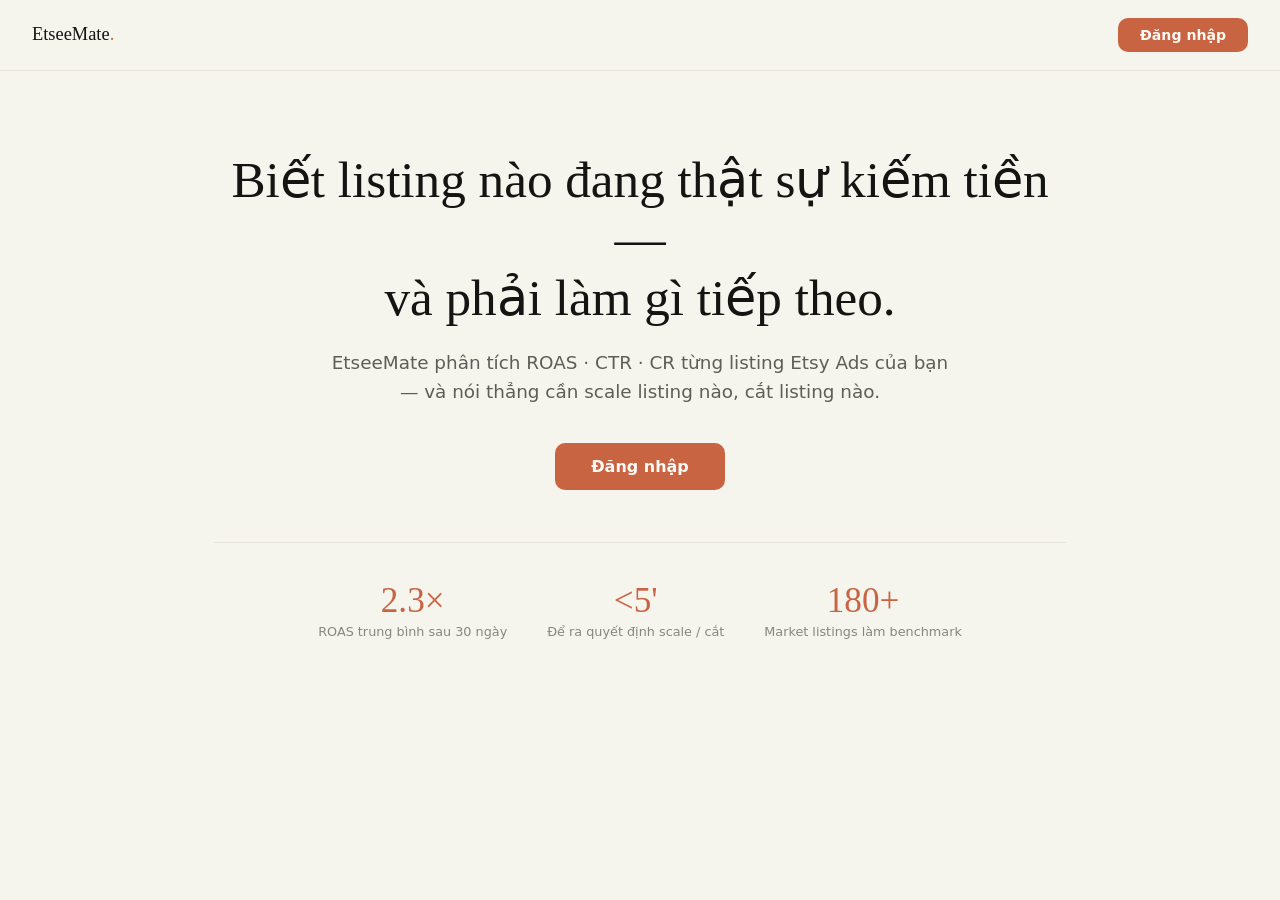
==== frontend/index.html @ 8e7696b5 "feat: simplify landing page—keep hero + stats, comment pain/desire/action Keep nav + hero + stats vi" ====
<!DOCTYPE html>
<html lang="vi">
<head>
  <meta charset="UTF-8">
  <meta name="viewport" content="width=device-width, initial-scale=1.0">
  <title>EtseeMate — Biết listing nào đang kiếm tiền, và phải làm gì tiếp theo</title>
  <meta name="description" content="EtseeMate phân tích ROAS · CTR · CR từng listing Etsy Ads của bạn — và nói thẳng cần scale listing nào, cắt listing nào.">
  <style>
    *, *::before, *::after { margin: 0; padding: 0; box-sizing: border-box; }
    :root {
      --parchment: #f5f4ed; --ivory: #faf9f5; --near-black: #141413;
      --charcoal: #4d4c48; --stone: #87867f; --warm-gray: #5e5d59;
      --warm-silver: #b0aea5; --terracotta: #c96442;
      --border-warm: #e8e6dc;
      --font-serif: Georgia, 'Times New Roman', serif;
      --font-sans: system-ui, -apple-system, 'Segoe UI', Arial, sans-serif;
    }
    html { scroll-behavior: smooth; }
    body { font-family: var(--font-sans); background: var(--parchment); color: var(--near-black); line-height: 1.6; }
    .lp-nav { display: flex; align-items: center; justify-content: space-between; padding: 18px 32px; border-bottom: 1px solid var(--border-warm); background: var(--parchment); position: sticky; top: 0; z-index: 100; }
    .lp-nav-brand { font-family: var(--font-serif); font-size: 1.15rem; font-weight: 500; color: var(--near-black); text-decoration: none; }
    .lp-nav-brand span { color: var(--terracotta); }
    .lp-nav-links { display: flex; align-items: center; gap: 16px; }
    .lp-nav-signin { font-family: var(--font-sans); font-size: 0.85rem; color: var(--stone); cursor: pointer; background: none; border: none; }
    .lp-nav-signin:hover { color: var(--charcoal); }
    .lp-cta-primary { display: inline-block; font-family: var(--font-sans); font-size: 1rem; font-weight: 600; color: var(--ivory); background: var(--terracotta); border: none; border-radius: 10px; padding: 14px 36px; cursor: pointer; text-decoration: none; transition: opacity 0.15s; }
    .lp-cta-primary:hover { opacity: 0.88; }
    .lp-hero { max-width: 900px; margin: 0 auto; padding: 80px 24px 64px; text-align: center; }
    .lp-hero-headline { font-family: var(--font-serif); font-size: clamp(2rem, 5vw, 3.2rem); font-weight: 500; line-height: 1.15; color: var(--near-black); margin-bottom: 20px; }
    .lp-hero-sub { font-family: var(--font-sans); font-size: clamp(1rem, 2vw, 1.15rem); color: var(--warm-gray); line-height: 1.6; max-width: 620px; margin: 0 auto 36px; }
    .lp-friction { font-family: var(--font-sans); font-size: 0.78rem; color: var(--stone); margin-top: 12px; }
    .lp-stats { display: flex; justify-content: center; gap: 40px; flex-wrap: wrap; margin-top: 52px; padding-top: 40px; border-top: 1px solid var(--border-warm); }
    .lp-stat-number { font-family: var(--font-serif); font-size: 2.2rem; font-weight: 500; color: var(--terracotta); line-height: 1; }
    .lp-stat-label { font-family: var(--font-sans); font-size: 0.80rem; color: var(--stone); margin-top: 4px; }
    .lp-pain { background: var(--near-black); padding: 72px 24px; }
    .lp-pain-inner { max-width: 760px; margin: 0 auto; }
    .lp-pain-tag { font-family: var(--font-sans); font-size: 0.72rem; font-weight: 600; color: var(--terracotta); text-transform: uppercase; letter-spacing: 0.1em; margin-bottom: 20px; }
    .lp-pain-title { font-family: var(--font-serif); font-size: clamp(1.5rem, 3vw, 2rem); font-weight: 500; color: var(--ivory); margin-bottom: 36px; line-height: 1.3; }
    .lp-pain-list { list-style: none; padding: 0; display: flex; flex-direction: column; gap: 16px; }
    .lp-pain-item { font-family: var(--font-sans); font-size: 0.95rem; color: var(--warm-silver); padding: 16px 20px; border: 1px solid rgba(255,255,255,0.08); border-radius: 10px; background: rgba(255,255,255,0.03); line-height: 1.5; }
    .lp-pain-item::before { content: "— "; color: var(--terracotta); font-weight: 700; }
    .lp-desire { max-width: 900px; margin: 0 auto; padding: 72px 24px; }
    .lp-desire-tag { font-family: var(--font-sans); font-size: 0.72rem; font-weight: 600; color: var(--terracotta); text-transform: uppercase; letter-spacing: 0.1em; margin-bottom: 20px; }
    .lp-desire-title { font-family: var(--font-serif); font-size: clamp(1.5rem, 3vw, 2rem); font-weight: 500; color: var(--near-black); margin-bottom: 40px; line-height: 1.3; }
    .lp-diff-grid { display: grid; grid-template-columns: repeat(auto-fit, minmax(240px, 1fr)); gap: 20px; }
    .lp-diff-card { background: var(--ivory); border: 1px solid var(--border-warm); border-radius: 12px; padding: 24px; display: flex; flex-direction: column; gap: 8px; }
    .lp-diff-num { font-family: var(--font-serif); font-size: 1.8rem; font-weight: 500; color: var(--terracotta); }
    .lp-diff-title { font-family: var(--font-sans); font-size: 0.92rem; font-weight: 600; color: var(--near-black); }
    .lp-diff-desc { font-family: var(--font-sans); font-size: 0.82rem; color: var(--warm-gray); line-height: 1.5; }
    .lp-ba { display: grid; grid-template-columns: 1fr 1fr; gap: 16px; margin-top: 40px; }
    @media (max-width: 600px) { .lp-ba { grid-template-columns: 1fr; } }
    .lp-ba-card { border-radius: 10px; padding: 20px; }
    .lp-ba-before { background: #fdf2f2; border: 1px solid #f5c6c6; }
    .lp-ba-after  { background: #f2f9f5; border: 1px solid #b8e0c8; }
    .lp-ba-label { font-family: var(--font-sans); font-size: 0.72rem; font-weight: 700; text-transform: uppercase; letter-spacing: 0.08em; margin-bottom: 12px; }
    .lp-ba-before .lp-ba-label { color: #b53333; }
    .lp-ba-after  .lp-ba-label { color: #2d7a4f; }
    .lp-ba-list { list-style: none; padding: 0; display: flex; flex-direction: column; gap: 8px; }
    .lp-ba-list li { font-family: var(--font-sans); font-size: 0.84rem; color: var(--charcoal); line-height: 1.4; }
    .lp-action { background: var(--near-black); padding: 80px 24px; text-align: center; }
    .lp-action-title { font-family: var(--font-serif); font-size: clamp(1.6rem, 3.5vw, 2.4rem); font-weight: 500; color: var(--ivory); margin-bottom: 16px; line-height: 1.2; }
    .lp-action-sub { font-family: var(--font-sans); font-size: 0.92rem; color: var(--warm-silver); margin-bottom: 36px; max-width: 480px; margin-left: auto; margin-right: auto; }
    #lp-sticky-bar { position: fixed; bottom: 0; left: 0; right: 0; z-index: 999; background: var(--near-black); border-top: 1px solid rgba(255,255,255,0.1); padding: 12px 24px; display: none; align-items: center; justify-content: space-between; gap: 16px; }
    .lp-sticky-text { font-family: var(--font-sans); font-size: 0.88rem; color: var(--warm-silver); }
    #auth-overlay { display: none; position: fixed; inset: 0; z-index: 200; background: rgba(20,20,19,0.6); backdrop-filter: blur(4px); align-items: center; justify-content: center; }
    #auth-overlay.open { display: flex; }
    .auth-box { background: var(--ivory); border-radius: 16px; padding: 40px 36px; width: 100%; max-width: 400px; box-shadow: 0 8px 40px rgba(0,0,0,0.2); position: relative; }
    .auth-close { position: absolute; top: 16px; right: 18px; background: none; border: none; font-size: 1.3rem; color: var(--stone); cursor: pointer; }
    .auth-brand { font-family: var(--font-serif); font-size: 1.1rem; color: var(--near-black); margin-bottom: 4px; }
    .auth-brand span { color: var(--terracotta); }
    .auth-heading { font-family: var(--font-serif); font-size: 1.6rem; font-weight: 500; margin: 6px 0 24px; color: var(--near-black); }
    .auth-field { display: flex; flex-direction: column; gap: 5px; margin-bottom: 16px; }
    .auth-label { font-family: var(--font-sans); font-size: 0.80rem; font-weight: 500; color: var(--charcoal); }
    .auth-input { font-family: var(--font-sans); font-size: 0.95rem; padding: 10px 14px; border: 1px solid var(--border-warm); border-radius: 8px; background: var(--parchment); color: var(--near-black); outline: none; transition: border-color 0.15s; }
    .auth-input:focus { border-color: var(--terracotta); }
    .auth-error { font-family: var(--font-sans); font-size: 0.80rem; color: #b53333; min-height: 18px; }
    .auth-btn { width: 100%; font-family: var(--font-sans); font-size: 0.95rem; font-weight: 600; color: var(--ivory); background: var(--terracotta); border: none; border-radius: 10px; padding: 12px; cursor: pointer; margin-top: 4px; transition: opacity 0.15s; }
    .auth-btn:hover { opacity: 0.88; }
    .auth-switch { font-family: var(--font-sans); font-size: 0.84rem; color: var(--stone); text-align: center; margin-top: 16px; }
    .auth-switch a { color: var(--terracotta); text-decoration: none; cursor: pointer; }
  </style>
</head>
<body>

<nav class="lp-nav">
  <a href="/" class="lp-nav-brand">EtseeMate<span>.</span></a>
  <div class="lp-nav-links">
    <button class="lp-cta-primary" style="padding:9px 22px;font-size:0.88rem" onclick="showAuth('login')">Đăng nhập</button>
    <!-- <button class="lp-cta-primary" style="padding:9px 22px;font-size:0.88rem" onclick="showAuth('register')">Dùng thử miễn phí</button> -->
  </div>

</nav>

<section class="lp-hero" id="lp-hero">
  <h1 class="lp-hero-headline">Biết listing nào đang thật sự kiếm tiền —<br>và phải làm gì tiếp theo.</h1>
  <p class="lp-hero-sub">EtseeMate phân tích ROAS · CTR · CR từng listing Etsy Ads của bạn — và nói thẳng cần scale listing nào, cắt listing nào.</p>
  <button class="lp-cta-primary" onclick="showAuth('login')">Đăng nhập</button>
  <!-- <p class="lp-friction">Không cần thẻ tín dụng · Miễn phí 30 ngày · Hủy bất cứ lúc nào</p> -->
  <div class="lp-stats">
    <div class="lp-stat"><div class="lp-stat-number">2.3×</div><div class="lp-stat-label">ROAS trung bình sau 30 ngày</div></div>
    <div class="lp-stat"><div class="lp-stat-number">&lt;5'</div><div class="lp-stat-label">Để ra quyết định scale / cắt</div></div>
    <div class="lp-stat"><div class="lp-stat-number">180+</div><div class="lp-stat-label">Market listings làm benchmark</div></div>
  </div>
</section>

<!-- Commented out: pain, desire, ba, action sections -->
<!--
<section class="lp-pain">
  <div class="lp-pain-inner">
    <p class="lp-pain-tag">Vấn đề quen thuộc</p>
    <h2 class="lp-pain-title">Bạn đang đổ tiền vào Etsy Ads mà không biết đồng nào đang sinh lời.</h2>
    <ul class="lp-pain-list">
      <li class="lp-pain-item">Bạn đang chạy Etsy Ads nhưng không biết listing nào thật sự có lãi — chỉ thấy tổng spend tăng</li>
      <li class="lp-pain-item">eRank cho điểm A nhưng listing vẫn không bán được — vì họ không đo ROAS, chỉ đo keyword</li>
      <li class="lp-pain-item">Mỗi tháng nhìn báo cáo Etsy mà không biết phải làm gì tiếp theo — scale cái nào, cắt cái nào</li>
    </ul>
  </div>
</section>

<section class="lp-desire">
  <p class="lp-desire-tag">Tại sao EtseeMate khác</p>
  <h2 class="lp-desire-title">3 thứ không tool Etsy nào khác có.</h2>
  <div class="lp-diff-grid">
    <div class="lp-diff-card"><div class="lp-diff-num">01</div><div class="lp-diff-title">ROAS · CTR · CR từng listing</div><div class="lp-diff-desc">Data chỉ có trong Etsy Ads dashboard — không có API public. EtseeMate lấy qua OCR screenshot bạn upload. Không tool nào khác làm được điều này.</div></div>
    <div class="lp-diff-card"><div class="lp-diff-num">02</div><div class="lp-diff-title">Market data fresh — không stale</div><div class="lp-diff-desc">eRank dùng Google Keyword Planner cũ 1–2 tháng. EtseeMate crawl trực tiếp Etsy hàng tuần — bạn thấy cái đang trending thật sự hôm nay.</div></div>
    <div class="lp-diff-card"><div class="lp-diff-num">03</div><div class="lp-diff-title">Scenario engine: biết phải làm gì</div><div class="lp-diff-desc">Mọi tool dừng lại ở "đây là số liệu". EtseeMate nói thêm "đây là việc bạn cần làm" — dựa trên ma trận ROAS × CTR × CR của từng listing.</div></div>
  </div>
  <div class="lp-ba">
    <div class="lp-ba-card lp-ba-before"><p class="lp-ba-label">Không có EtseeMate</p><ul class="lp-ba-list"><li>Xem báo cáo tổng — không biết listing nào đang lỗ</li><li>Đoán mò cắt hoặc scale dựa trên cảm giác</li><li>Keyword A trên eRank nhưng ROAS vẫn âm</li><li>Mất 2–3 giờ / tuần phân tích thủ công trong Excel</li></ul></div>
    <div class="lp-ba-card lp-ba-after"><p class="lp-ba-label">Với EtseeMate</p><ul class="lp-ba-list"><li>Thấy ROAS từng listing — biết cái nào đang kiếm tiền</li><li>Scenario engine nói thẳng: scale / cải thiện / cắt</li><li>Market data fresh — biết sản phẩm nào đang trending thật</li><li>Ra quyết định trong < 5 phút, không cần Excel</li></ul></div>
  </div>
</section>

<section class="lp-action">
  <h2 class="lp-action-title">Bắt đầu phân tích shop của bạn.</h2>
  <p class="lp-action-sub">Upload 1 screenshot báo cáo Etsy Ads — EtseeMate cho bạn thấy listing nào đang thật sự có lãi ngay trong session đầu tiên.</p>
  <button class="lp-cta-primary" onclick="showAuth('login')">Đăng nhập để bắt đầu</button>
</section>
-->

<div id="lp-sticky-bar">
  <span class="lp-sticky-text">EtseeMate — Biết listing nào đang thật sự kiếm tiền.</span>
  <button class="lp-cta-primary" style="padding:9px 22px;font-size:0.85rem;white-space:nowrap" onclick="showAuth('login')">Đăng nhập</button>
</div>

<div id="auth-overlay">
  <div id="auth-login-box" class="auth-box" style="display:none">
    <button class="auth-close" onclick="closeAuth()">×</button>
    <p class="auth-brand">EtseeMate<span>.</span></p>
    <h1 class="auth-heading">Đăng nhập</h1>
    <div class="auth-field"><label class="auth-label">Email</label><input id="login-email" class="auth-input" type="email" placeholder="you@example.com" autocomplete="email"></div>
    <div class="auth-field"><label class="auth-label">Mật khẩu</label><input id="login-password" class="auth-input" type="password" placeholder="••••••••" autocomplete="current-password"><p id="login-error" class="auth-error"></p></div>
    <button id="login-btn" class="auth-btn">Đăng nhập</button>
    <!-- <p class="auth-switch">Chưa có tài khoản? <a onclick="showAuth('register')">Dùng thử miễn phí</a></p> -->
  </div>
  <div id="auth-register-box" class="auth-box" style="display:none">
    <button class="auth-close" onclick="closeAuth()">×</button>
    <p class="auth-brand">EtseeMate<span>.</span></p>
    <h1 class="auth-heading">Tạo tài khoản</h1>
    <div class="auth-field"><label class="auth-label">Email</label><input id="reg-email" class="auth-input" type="email" placeholder="you@example.com" autocomplete="email"></div>
    <div class="auth-field"><label class="auth-label">Mật khẩu</label><input id="reg-password" class="auth-input" type="password" placeholder="Tối thiểu 8 ký tự" autocomplete="new-password"></div>
    <div class="auth-field"><label class="auth-label">Xác nhận mật khẩu</label><input id="reg-confirm" class="auth-input" type="password" placeholder="Nhập lại mật khẩu" autocomplete="new-password"><p id="register-error" class="auth-error"></p></div>
    <button id="register-btn" class="auth-btn">Tạo tài khoản</button>
    <p class="auth-switch">Đã có tài khoản? <a onclick="showAuth('login')">Đăng nhập</a></p>
  </div>
</div>

<script>
  (function() {
    if (sessionStorage.getItem('etseemate_token')) window.location.replace('/app');
  })();

  new IntersectionObserver(([e]) => {
    document.getElementById('lp-sticky-bar').style.display = e.isIntersecting ? 'none' : 'flex';
  }, { threshold: 0 }).observe(document.getElementById('lp-hero'));

  function showAuth(mode) {
    document.getElementById('auth-overlay').classList.add('open');
    document.getElementById('auth-login-box').style.display    = mode === 'login'    ? '' : 'none';
    document.getElementById('auth-register-box').style.display = mode === 'register' ? '' : 'none';
  }
  function closeAuth() { document.getElementById('auth-overlay').classList.remove('open'); }
  document.getElementById('auth-overlay').addEventListener('click', e => { if (e.target.id === 'auth-overlay') closeAuth(); });
  document.addEventListener('keydown', e => { if (e.key === 'Escape') closeAuth(); });

  async function apiPost(path, body) {
    const res = await fetch(path, { method: 'POST', credentials: 'include', headers: {'Content-Type':'application/json'}, body: JSON.stringify(body) });
    return { res, data: await res.json().catch(() => ({})) };
  }

  document.getElementById('login-btn').addEventListener('click', async () => {
    const email = document.getElementById('login-email').value.trim();
    const pass  = document.getElementById('login-password').value;
    const errEl = document.getElementById('login-error');
    errEl.textContent = '';
    if (!email || !pass) { errEl.textContent = 'Vui lòng nhập email và mật khẩu.'; return; }
    const btn = document.getElementById('login-btn');
    btn.disabled = true; btn.textContent = 'Đang đăng nhập...';
    try {
      const { res, data } = await apiPost('/api/v1/auth/login', { email, password: pass });
      if (!res.ok) { errEl.textContent = data.detail || 'Đăng nhập thất bại.'; return; }
      sessionStorage.setItem('etseemate_token', data.access_token);
      window.location.href = '/app';
    } catch { errEl.textContent = 'Lỗi kết nối. Thử lại.'; }
    finally { btn.disabled = false; btn.textContent = 'Đăng nhập'; }
  });
  document.getElementById('login-password').addEventListener('keydown', e => { if (e.key === 'Enter') document.getElementById('login-btn').click(); });

  document.getElementById('register-btn').addEventListener('click', async () => {
    const email = document.getElementById('reg-email').value.trim();
    const pass  = document.getElementById('reg-password').value;
    const conf  = document.getElementById('reg-confirm').value;
    const errEl = document.getElementById('register-error');
    errEl.textContent = '';
    if (!email || !/^[^\s@]+@[^\s@]+\.[^\s@]+$/.test(email)) { errEl.textContent = 'Email không hợp lệ.'; return; }
    if (pass.length < 8) { errEl.textContent = 'Mật khẩu phải ít nhất 8 ký tự.'; return; }
    if (pass !== conf)   { errEl.textContent = 'Mật khẩu không khớp.'; return; }
    const btn = document.getElementById('register-btn');
    btn.disabled = true; btn.textContent = 'Đang tạo tài khoản...';
    try {
      const { res, data } = await apiPost('/api/v1/auth/register', { email, password: pass });
      if (!res.ok) { errEl.textContent = data.detail || 'Đăng ký thất bại.'; return; }
      sessionStorage.setItem('etseemate_token', data.access_token);
      window.location.href = '/app';
    } catch { errEl.textContent = 'Lỗi kết nối. Thử lại.'; }
    finally { btn.disabled = false; btn.textContent = 'Tạo tài khoản'; }
  });
</script>
</body>
</html>
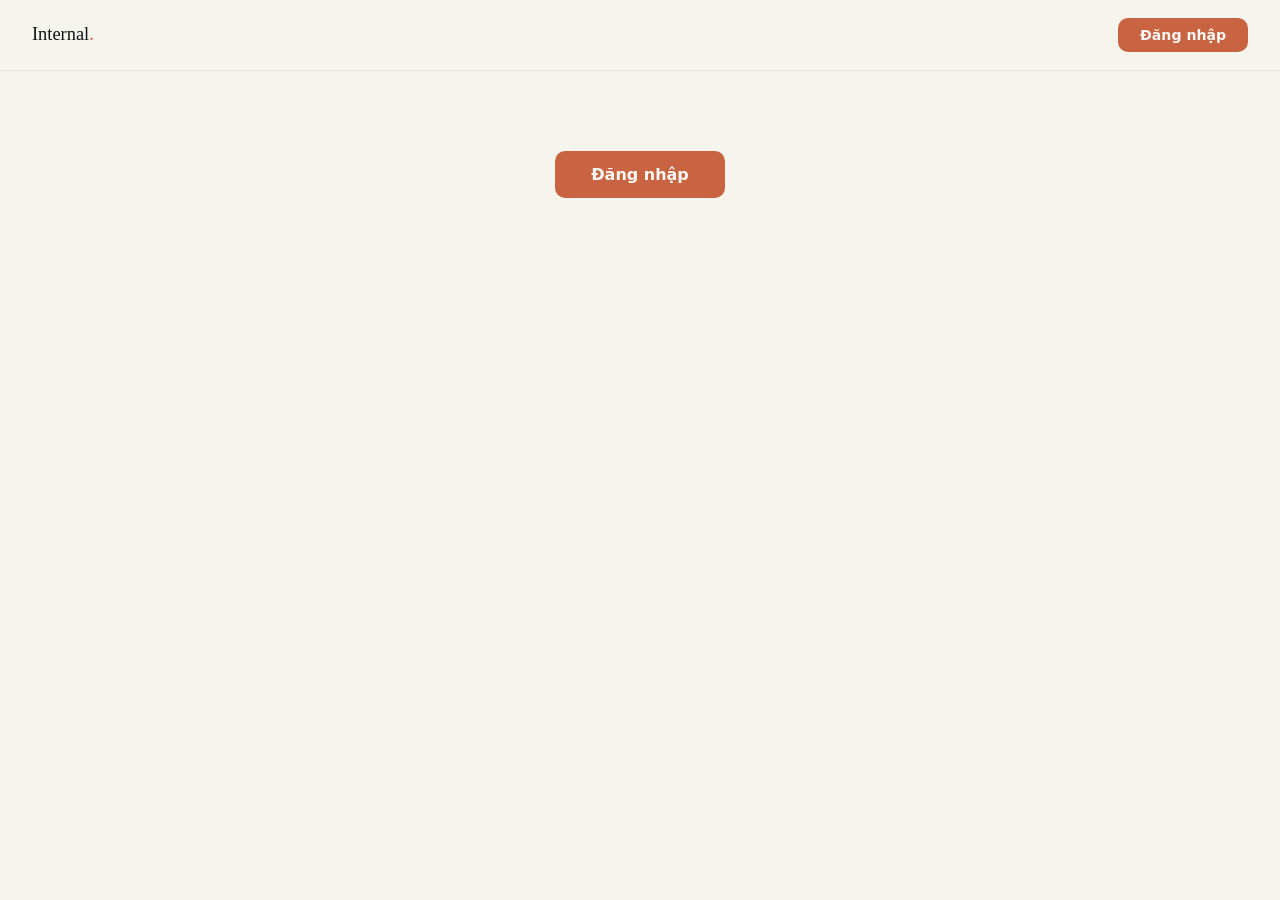
==== commit 23ad0c8d: "refactor: replace all EtseeMate branding with Internal Update index.html and etseemate.html to use I" ====
--- a/frontend/index.html
+++ b/frontend/index.html
@@ -3,8 +3,8 @@
 <head>
   <meta charset="UTF-8">
   <meta name="viewport" content="width=device-width, initial-scale=1.0">
-  <title>EtseeMate — Biết listing nào đang kiếm tiền, và phải làm gì tiếp theo</title>
-  <meta name="description" content="EtseeMate phân tích ROAS · CTR · CR từng listing Etsy Ads của bạn — và nói thẳng cần scale listing nào, cắt listing nào.">
+  <title>Internal — Biết listing nào đang kiếm tiền, và phải làm gì tiếp theo</title>
+  <meta name="description" content="Internal phân tích ROAS · CTR · CR từng listing Etsy Ads của bạn — và nói thẳng cần scale listing nào, cắt listing nào.">
   <style>
     *, *::before, *::after { margin: 0; padding: 0; box-sizing: border-box; }
     :root {
@@ -83,7 +83,7 @@
 <body>
 
 <nav class="lp-nav">
-  <a href="/" class="lp-nav-brand">EtseeMate<span>.</span></a>
+  <a href="/" class="lp-nav-brand">Internal<span>.</span></a>
   <div class="lp-nav-links">
     <button class="lp-cta-primary" style="padding:9px 22px;font-size:0.88rem" onclick="showAuth('login')">Đăng nhập</button>
     <!-- <button class="lp-cta-primary" style="padding:9px 22px;font-size:0.88rem" onclick="showAuth('register')">Dùng thử miễn phí</button> -->
@@ -92,15 +92,15 @@
 </nav>
 
 <section class="lp-hero" id="lp-hero">
-  <h1 class="lp-hero-headline">Biết listing nào đang thật sự kiếm tiền —<br>và phải làm gì tiếp theo.</h1>
-  <p class="lp-hero-sub">EtseeMate phân tích ROAS · CTR · CR từng listing Etsy Ads của bạn — và nói thẳng cần scale listing nào, cắt listing nào.</p>
+  <!-- <h1 class="lp-hero-headline">Biết listing nào đang thật sự kiếm tiền —<br>và phải làm gì tiếp theo.</h1>
+  <p class="lp-hero-sub">Internal phân tích ROAS · CTR · CR từng listing Etsy Ads của bạn — và nói thẳng cần scale listing nào, cắt listing nào.</p> -->
   <button class="lp-cta-primary" onclick="showAuth('login')">Đăng nhập</button>
   <!-- <p class="lp-friction">Không cần thẻ tín dụng · Miễn phí 30 ngày · Hủy bất cứ lúc nào</p> -->
-  <div class="lp-stats">
+  <!-- <div class="lp-stats">
     <div class="lp-stat"><div class="lp-stat-number">2.3×</div><div class="lp-stat-label">ROAS trung bình sau 30 ngày</div></div>
     <div class="lp-stat"><div class="lp-stat-number">&lt;5'</div><div class="lp-stat-label">Để ra quyết định scale / cắt</div></div>
     <div class="lp-stat"><div class="lp-stat-number">180+</div><div class="lp-stat-label">Market listings làm benchmark</div></div>
-  </div>
+  </div> -->
 </section>
 
 <!-- Commented out: pain, desire, ba, action sections -->
@@ -118,35 +118,35 @@
 </section>
 
 <section class="lp-desire">
-  <p class="lp-desire-tag">Tại sao EtseeMate khác</p>
+  <p class="lp-desire-tag">Tại sao Internal khác</p>
   <h2 class="lp-desire-title">3 thứ không tool Etsy nào khác có.</h2>
   <div class="lp-diff-grid">
-    <div class="lp-diff-card"><div class="lp-diff-num">01</div><div class="lp-diff-title">ROAS · CTR · CR từng listing</div><div class="lp-diff-desc">Data chỉ có trong Etsy Ads dashboard — không có API public. EtseeMate lấy qua OCR screenshot bạn upload. Không tool nào khác làm được điều này.</div></div>
-    <div class="lp-diff-card"><div class="lp-diff-num">02</div><div class="lp-diff-title">Market data fresh — không stale</div><div class="lp-diff-desc">eRank dùng Google Keyword Planner cũ 1–2 tháng. EtseeMate crawl trực tiếp Etsy hàng tuần — bạn thấy cái đang trending thật sự hôm nay.</div></div>
-    <div class="lp-diff-card"><div class="lp-diff-num">03</div><div class="lp-diff-title">Scenario engine: biết phải làm gì</div><div class="lp-diff-desc">Mọi tool dừng lại ở "đây là số liệu". EtseeMate nói thêm "đây là việc bạn cần làm" — dựa trên ma trận ROAS × CTR × CR của từng listing.</div></div>
+    <div class="lp-diff-card"><div class="lp-diff-num">01</div><div class="lp-diff-title">ROAS · CTR · CR từng listing</div><div class="lp-diff-desc">Data chỉ có trong Etsy Ads dashboard — không có API public. Internal lấy qua OCR screenshot bạn upload. Không tool nào khác làm được điều này.</div></div>
+    <div class="lp-diff-card"><div class="lp-diff-num">02</div><div class="lp-diff-title">Market data fresh — không stale</div><div class="lp-diff-desc">eRank dùng Google Keyword Planner cũ 1–2 tháng. Internal crawl trực tiếp Etsy hàng tuần — bạn thấy cái đang trending thật sự hôm nay.</div></div>
+    <div class="lp-diff-card"><div class="lp-diff-num">03</div><div class="lp-diff-title">Scenario engine: biết phải làm gì</div><div class="lp-diff-desc">Mọi tool dừng lại ở "đây là số liệu". Internal nói thêm "đây là việc bạn cần làm" — dựa trên ma trận ROAS × CTR × CR của từng listing.</div></div>
   </div>
   <div class="lp-ba">
-    <div class="lp-ba-card lp-ba-before"><p class="lp-ba-label">Không có EtseeMate</p><ul class="lp-ba-list"><li>Xem báo cáo tổng — không biết listing nào đang lỗ</li><li>Đoán mò cắt hoặc scale dựa trên cảm giác</li><li>Keyword A trên eRank nhưng ROAS vẫn âm</li><li>Mất 2–3 giờ / tuần phân tích thủ công trong Excel</li></ul></div>
-    <div class="lp-ba-card lp-ba-after"><p class="lp-ba-label">Với EtseeMate</p><ul class="lp-ba-list"><li>Thấy ROAS từng listing — biết cái nào đang kiếm tiền</li><li>Scenario engine nói thẳng: scale / cải thiện / cắt</li><li>Market data fresh — biết sản phẩm nào đang trending thật</li><li>Ra quyết định trong < 5 phút, không cần Excel</li></ul></div>
+    <div class="lp-ba-card lp-ba-before"><p class="lp-ba-label">Không có Internal</p><ul class="lp-ba-list"><li>Xem báo cáo tổng — không biết listing nào đang lỗ</li><li>Đoán mò cắt hoặc scale dựa trên cảm giác</li><li>Keyword A trên eRank nhưng ROAS vẫn âm</li><li>Mất 2–3 giờ / tuần phân tích thủ công trong Excel</li></ul></div>
+    <div class="lp-ba-card lp-ba-after"><p class="lp-ba-label">Với Internal</p><ul class="lp-ba-list"><li>Thấy ROAS từng listing — biết cái nào đang kiếm tiền</li><li>Scenario engine nói thẳng: scale / cải thiện / cắt</li><li>Market data fresh — biết sản phẩm nào đang trending thật</li><li>Ra quyết định trong < 5 phút, không cần Excel</li></ul></div>
   </div>
 </section>
 
 <section class="lp-action">
   <h2 class="lp-action-title">Bắt đầu phân tích shop của bạn.</h2>
-  <p class="lp-action-sub">Upload 1 screenshot báo cáo Etsy Ads — EtseeMate cho bạn thấy listing nào đang thật sự có lãi ngay trong session đầu tiên.</p>
+  <p class="lp-action-sub">Upload 1 screenshot báo cáo Etsy Ads — Internal cho bạn thấy listing nào đang thật sự có lãi ngay trong session đầu tiên.</p>
   <button class="lp-cta-primary" onclick="showAuth('login')">Đăng nhập để bắt đầu</button>
 </section>
 -->
 
 <div id="lp-sticky-bar">
-  <span class="lp-sticky-text">EtseeMate — Biết listing nào đang thật sự kiếm tiền.</span>
+  <span class="lp-sticky-text">Internal — Biết listing nào đang thật sự kiếm tiền.</span>
   <button class="lp-cta-primary" style="padding:9px 22px;font-size:0.85rem;white-space:nowrap" onclick="showAuth('login')">Đăng nhập</button>
 </div>
 
 <div id="auth-overlay">
   <div id="auth-login-box" class="auth-box" style="display:none">
     <button class="auth-close" onclick="closeAuth()">×</button>
-    <p class="auth-brand">EtseeMate<span>.</span></p>
+    <p class="auth-brand">Internal<span>.</span></p>
     <h1 class="auth-heading">Đăng nhập</h1>
     <div class="auth-field"><label class="auth-label">Email</label><input id="login-email" class="auth-input" type="email" placeholder="you@example.com" autocomplete="email"></div>
     <div class="auth-field"><label class="auth-label">Mật khẩu</label><input id="login-password" class="auth-input" type="password" placeholder="••••••••" autocomplete="current-password"><p id="login-error" class="auth-error"></p></div>
@@ -155,7 +155,7 @@
   </div>
   <div id="auth-register-box" class="auth-box" style="display:none">
     <button class="auth-close" onclick="closeAuth()">×</button>
-    <p class="auth-brand">EtseeMate<span>.</span></p>
+    <p class="auth-brand">Internal<span>.</span></p>
     <h1 class="auth-heading">Tạo tài khoản</h1>
     <div class="auth-field"><label class="auth-label">Email</label><input id="reg-email" class="auth-input" type="email" placeholder="you@example.com" autocomplete="email"></div>
     <div class="auth-field"><label class="auth-label">Mật khẩu</label><input id="reg-password" class="auth-input" type="password" placeholder="Tối thiểu 8 ký tự" autocomplete="new-password"></div>
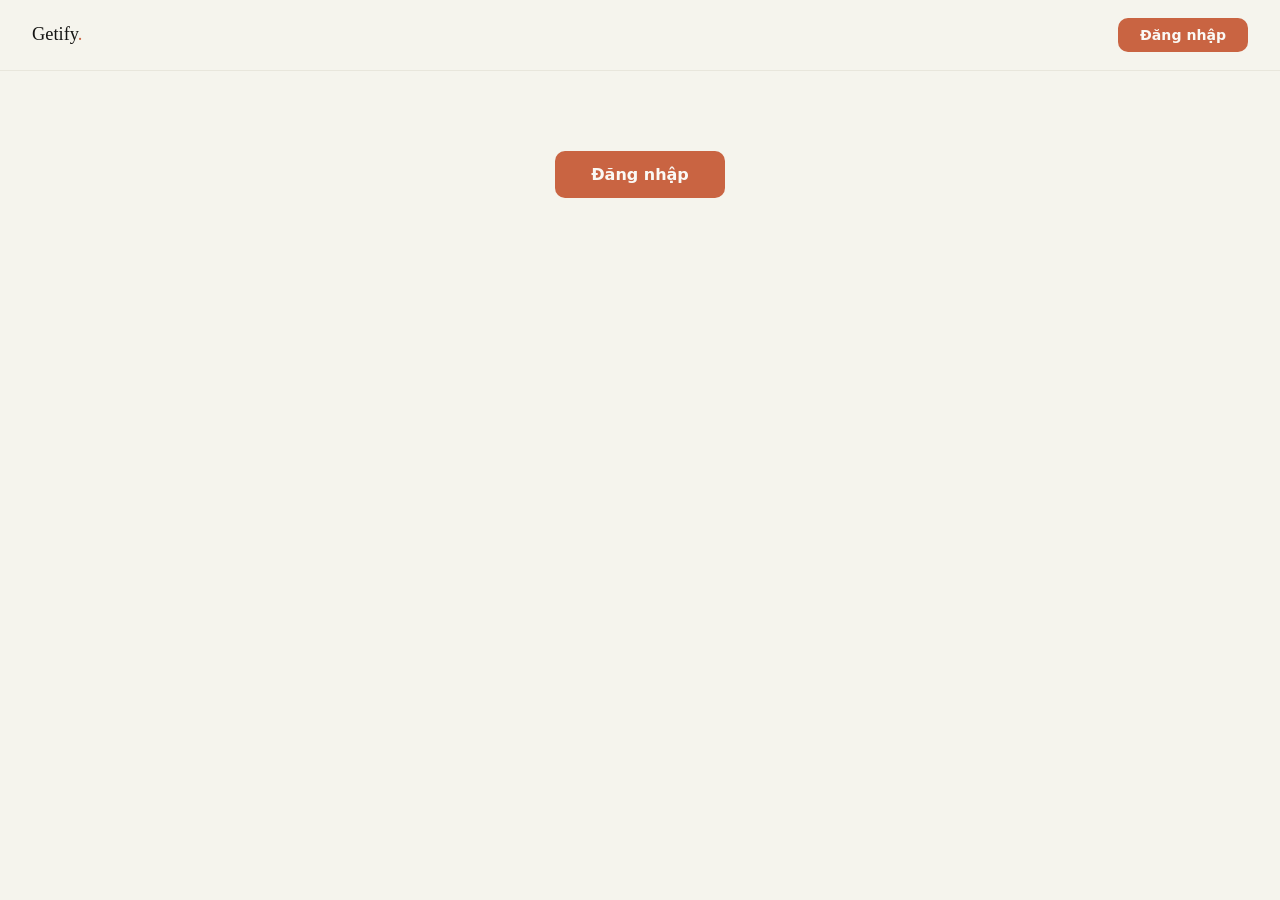
==== commit 1de5c74a: "fix: sync token key between index.html and app.html (Getify_token) index.html stored token as 'etsee" ====
--- a/frontend/index.html
+++ b/frontend/index.html
@@ -3,8 +3,8 @@
 <head>
   <meta charset="UTF-8">
   <meta name="viewport" content="width=device-width, initial-scale=1.0">
-  <title>Internal — Biết listing nào đang kiếm tiền, và phải làm gì tiếp theo</title>
-  <meta name="description" content="Internal phân tích ROAS · CTR · CR từng listing Etsy Ads của bạn — và nói thẳng cần scale listing nào, cắt listing nào.">
+  <title>Getify — Biết listing nào đang kiếm tiền, và phải làm gì tiếp theo</title>
+  <meta name="description" content="Getify phân tích ROAS · CTR · CR từng listing Etsy Ads của bạn — và nói thẳng cần scale listing nào, cắt listing nào.">
   <style>
     *, *::before, *::after { margin: 0; padding: 0; box-sizing: border-box; }
     :root {
@@ -83,7 +83,7 @@
 <body>
 
 <nav class="lp-nav">
-  <a href="/" class="lp-nav-brand">Internal<span>.</span></a>
+  <a href="/" class="lp-nav-brand">Getify<span>.</span></a>
   <div class="lp-nav-links">
     <button class="lp-cta-primary" style="padding:9px 22px;font-size:0.88rem" onclick="showAuth('login')">Đăng nhập</button>
     <!-- <button class="lp-cta-primary" style="padding:9px 22px;font-size:0.88rem" onclick="showAuth('register')">Dùng thử miễn phí</button> -->
@@ -93,7 +93,7 @@
 
 <section class="lp-hero" id="lp-hero">
   <!-- <h1 class="lp-hero-headline">Biết listing nào đang thật sự kiếm tiền —<br>và phải làm gì tiếp theo.</h1>
-  <p class="lp-hero-sub">Internal phân tích ROAS · CTR · CR từng listing Etsy Ads của bạn — và nói thẳng cần scale listing nào, cắt listing nào.</p> -->
+  <p class="lp-hero-sub">Getify phân tích ROAS · CTR · CR từng listing Etsy Ads của bạn — và nói thẳng cần scale listing nào, cắt listing nào.</p> -->
   <button class="lp-cta-primary" onclick="showAuth('login')">Đăng nhập</button>
   <!-- <p class="lp-friction">Không cần thẻ tín dụng · Miễn phí 30 ngày · Hủy bất cứ lúc nào</p> -->
   <!-- <div class="lp-stats">
@@ -118,35 +118,35 @@
 </section>
 
 <section class="lp-desire">
-  <p class="lp-desire-tag">Tại sao Internal khác</p>
+  <p class="lp-desire-tag">Tại sao Getify khác</p>
   <h2 class="lp-desire-title">3 thứ không tool Etsy nào khác có.</h2>
   <div class="lp-diff-grid">
-    <div class="lp-diff-card"><div class="lp-diff-num">01</div><div class="lp-diff-title">ROAS · CTR · CR từng listing</div><div class="lp-diff-desc">Data chỉ có trong Etsy Ads dashboard — không có API public. Internal lấy qua OCR screenshot bạn upload. Không tool nào khác làm được điều này.</div></div>
-    <div class="lp-diff-card"><div class="lp-diff-num">02</div><div class="lp-diff-title">Market data fresh — không stale</div><div class="lp-diff-desc">eRank dùng Google Keyword Planner cũ 1–2 tháng. Internal crawl trực tiếp Etsy hàng tuần — bạn thấy cái đang trending thật sự hôm nay.</div></div>
-    <div class="lp-diff-card"><div class="lp-diff-num">03</div><div class="lp-diff-title">Scenario engine: biết phải làm gì</div><div class="lp-diff-desc">Mọi tool dừng lại ở "đây là số liệu". Internal nói thêm "đây là việc bạn cần làm" — dựa trên ma trận ROAS × CTR × CR của từng listing.</div></div>
+    <div class="lp-diff-card"><div class="lp-diff-num">01</div><div class="lp-diff-title">ROAS · CTR · CR từng listing</div><div class="lp-diff-desc">Data chỉ có trong Etsy Ads dashboard — không có API public. Getify lấy qua OCR screenshot bạn upload. Không tool nào khác làm được điều này.</div></div>
+    <div class="lp-diff-card"><div class="lp-diff-num">02</div><div class="lp-diff-title">Market data fresh — không stale</div><div class="lp-diff-desc">eRank dùng Google Keyword Planner cũ 1–2 tháng. Getify crawl trực tiếp Etsy hàng tuần — bạn thấy cái đang trending thật sự hôm nay.</div></div>
+    <div class="lp-diff-card"><div class="lp-diff-num">03</div><div class="lp-diff-title">Scenario engine: biết phải làm gì</div><div class="lp-diff-desc">Mọi tool dừng lại ở "đây là số liệu". Getify nói thêm "đây là việc bạn cần làm" — dựa trên ma trận ROAS × CTR × CR của từng listing.</div></div>
   </div>
   <div class="lp-ba">
-    <div class="lp-ba-card lp-ba-before"><p class="lp-ba-label">Không có Internal</p><ul class="lp-ba-list"><li>Xem báo cáo tổng — không biết listing nào đang lỗ</li><li>Đoán mò cắt hoặc scale dựa trên cảm giác</li><li>Keyword A trên eRank nhưng ROAS vẫn âm</li><li>Mất 2–3 giờ / tuần phân tích thủ công trong Excel</li></ul></div>
-    <div class="lp-ba-card lp-ba-after"><p class="lp-ba-label">Với Internal</p><ul class="lp-ba-list"><li>Thấy ROAS từng listing — biết cái nào đang kiếm tiền</li><li>Scenario engine nói thẳng: scale / cải thiện / cắt</li><li>Market data fresh — biết sản phẩm nào đang trending thật</li><li>Ra quyết định trong < 5 phút, không cần Excel</li></ul></div>
+    <div class="lp-ba-card lp-ba-before"><p class="lp-ba-label">Không có Getify</p><ul class="lp-ba-list"><li>Xem báo cáo tổng — không biết listing nào đang lỗ</li><li>Đoán mò cắt hoặc scale dựa trên cảm giác</li><li>Keyword A trên eRank nhưng ROAS vẫn âm</li><li>Mất 2–3 giờ / tuần phân tích thủ công trong Excel</li></ul></div>
+    <div class="lp-ba-card lp-ba-after"><p class="lp-ba-label">Với Getify</p><ul class="lp-ba-list"><li>Thấy ROAS từng listing — biết cái nào đang kiếm tiền</li><li>Scenario engine nói thẳng: scale / cải thiện / cắt</li><li>Market data fresh — biết sản phẩm nào đang trending thật</li><li>Ra quyết định trong < 5 phút, không cần Excel</li></ul></div>
   </div>
 </section>
 
 <section class="lp-action">
   <h2 class="lp-action-title">Bắt đầu phân tích shop của bạn.</h2>
-  <p class="lp-action-sub">Upload 1 screenshot báo cáo Etsy Ads — Internal cho bạn thấy listing nào đang thật sự có lãi ngay trong session đầu tiên.</p>
+  <p class="lp-action-sub">Upload 1 screenshot báo cáo Etsy Ads — Getify cho bạn thấy listing nào đang thật sự có lãi ngay trong session đầu tiên.</p>
   <button class="lp-cta-primary" onclick="showAuth('login')">Đăng nhập để bắt đầu</button>
 </section>
 -->
 
 <div id="lp-sticky-bar">
-  <span class="lp-sticky-text">Internal — Biết listing nào đang thật sự kiếm tiền.</span>
+  <span class="lp-sticky-text">Getify — Biết listing nào đang thật sự kiếm tiền.</span>
   <button class="lp-cta-primary" style="padding:9px 22px;font-size:0.85rem;white-space:nowrap" onclick="showAuth('login')">Đăng nhập</button>
 </div>
 
 <div id="auth-overlay">
   <div id="auth-login-box" class="auth-box" style="display:none">
     <button class="auth-close" onclick="closeAuth()">×</button>
-    <p class="auth-brand">Internal<span>.</span></p>
+    <p class="auth-brand">Getify<span>.</span></p>
     <h1 class="auth-heading">Đăng nhập</h1>
     <div class="auth-field"><label class="auth-label">Email</label><input id="login-email" class="auth-input" type="email" placeholder="you@example.com" autocomplete="email"></div>
     <div class="auth-field"><label class="auth-label">Mật khẩu</label><input id="login-password" class="auth-input" type="password" placeholder="••••••••" autocomplete="current-password"><p id="login-error" class="auth-error"></p></div>
@@ -155,7 +155,7 @@
   </div>
   <div id="auth-register-box" class="auth-box" style="display:none">
     <button class="auth-close" onclick="closeAuth()">×</button>
-    <p class="auth-brand">Internal<span>.</span></p>
+    <p class="auth-brand">Getify<span>.</span></p>
     <h1 class="auth-heading">Tạo tài khoản</h1>
     <div class="auth-field"><label class="auth-label">Email</label><input id="reg-email" class="auth-input" type="email" placeholder="you@example.com" autocomplete="email"></div>
     <div class="auth-field"><label class="auth-label">Mật khẩu</label><input id="reg-password" class="auth-input" type="password" placeholder="Tối thiểu 8 ký tự" autocomplete="new-password"></div>
@@ -167,7 +167,7 @@
 
 <script>
   (function() {
-    if (sessionStorage.getItem('etseemate_token')) window.location.replace('/app');
+    if (sessionStorage.getItem('Getify_token')) window.location.replace('/app');
   })();
 
   new IntersectionObserver(([e]) => {
@@ -199,7 +199,7 @@
     try {
       const { res, data } = await apiPost('/api/v1/auth/login', { email, password: pass });
       if (!res.ok) { errEl.textContent = data.detail || 'Đăng nhập thất bại.'; return; }
-      sessionStorage.setItem('etseemate_token', data.access_token);
+      sessionStorage.setItem('Getify_token', data.access_token);
       window.location.href = '/app';
     } catch { errEl.textContent = 'Lỗi kết nối. Thử lại.'; }
     finally { btn.disabled = false; btn.textContent = 'Đăng nhập'; }
@@ -220,7 +220,7 @@
     try {
       const { res, data } = await apiPost('/api/v1/auth/register', { email, password: pass });
       if (!res.ok) { errEl.textContent = data.detail || 'Đăng ký thất bại.'; return; }
-      sessionStorage.setItem('etseemate_token', data.access_token);
+      sessionStorage.setItem('Getify_token', data.access_token);
       window.location.href = '/app';
     } catch { errEl.textContent = 'Lỗi kết nối. Thử lại.'; }
     finally { btn.disabled = false; btn.textContent = 'Tạo tài khoản'; }
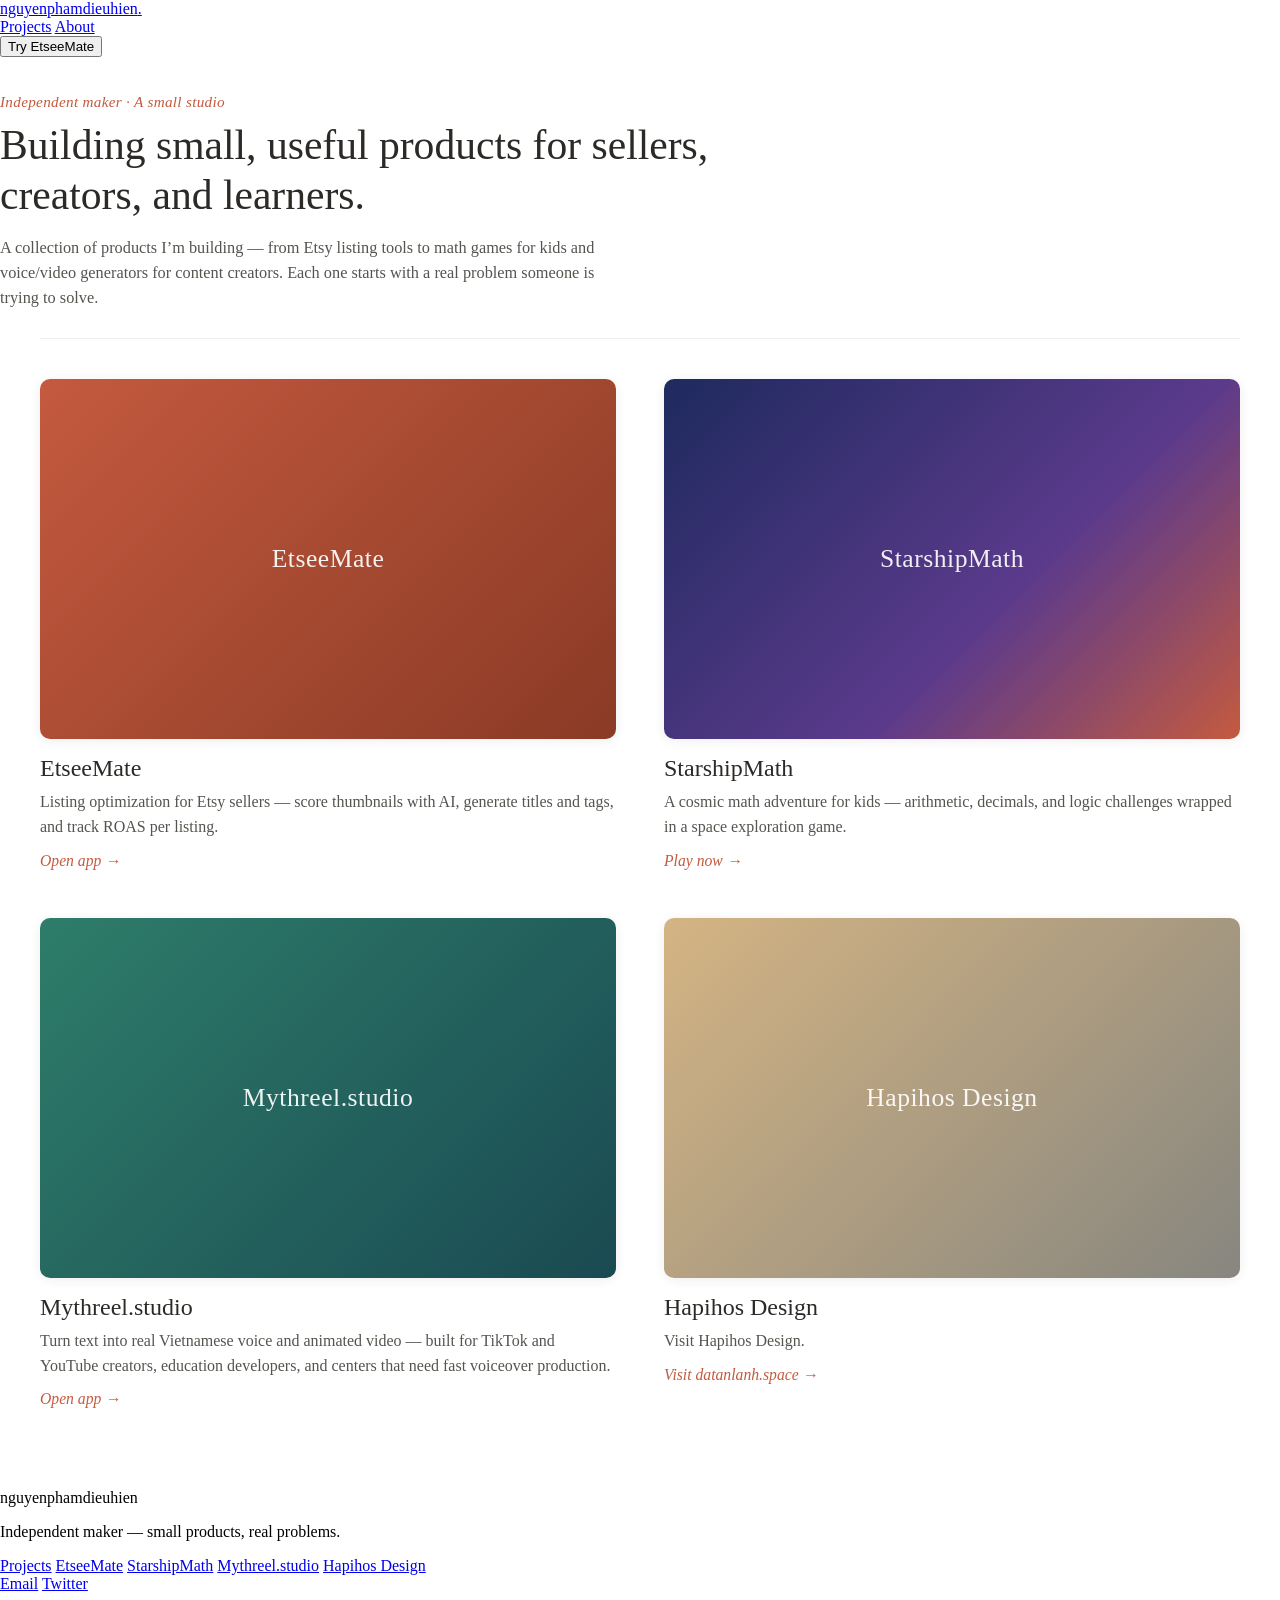
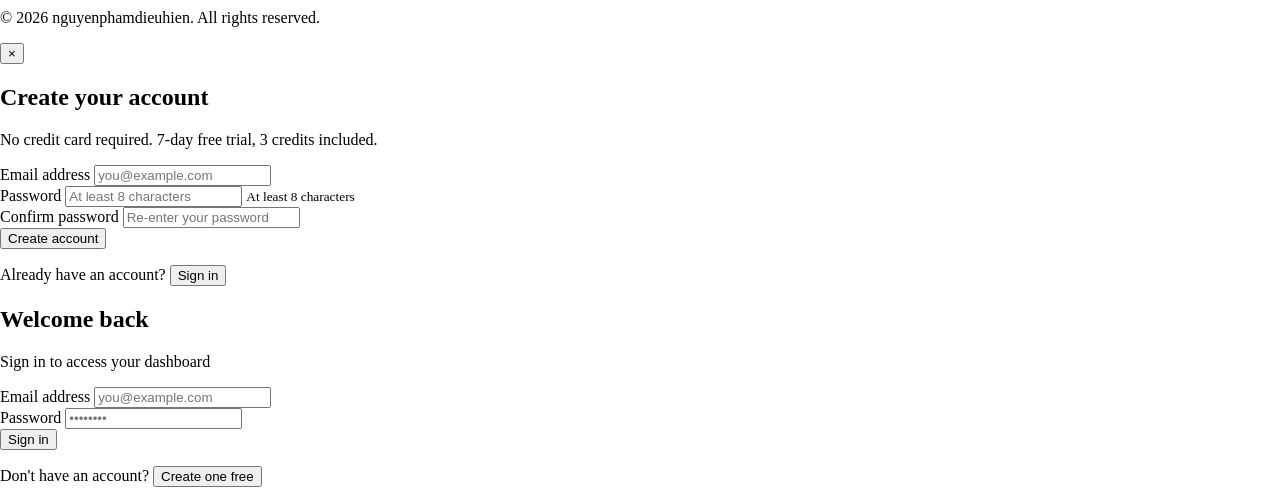
==== commit ea4e081d: "feat(fe): restore rich landing page and resolve stash conflicts frontend/index.html on prod was the " ====
--- a/frontend/index.html
+++ b/frontend/index.html
@@ -1,230 +1,698 @@
 <!DOCTYPE html>
-<html lang="vi">
+<html lang="en">
 <head>
   <meta charset="UTF-8">
   <meta name="viewport" content="width=device-width, initial-scale=1.0">
-  <title>Getify — Biết listing nào đang kiếm tiền, và phải làm gì tiếp theo</title>
-  <meta name="description" content="Getify phân tích ROAS · CTR · CR từng listing Etsy Ads của bạn — và nói thẳng cần scale listing nào, cắt listing nào.">
+
+  <!-- ============================================
+       PRIMARY SEO
+       ============================================ -->
+  <title>EtseeMate &amp; Mythreel.studio — AI tools for Etsy sellers and content creators | Nguyen Pham Dieu Hien</title>
+  <meta name="description" content="Independent studio building AI-powered tools: EtseeMate optimizes Etsy listings (thumbnail AI scoring, title and tag generation, ROAS analytics) and Mythreel.studio turns text into voice-over and animated video for TikTok, YouTube, and education creators.">
+  <meta name="keywords" content="Etsy listing optimizer, Etsy SEO tool, Etsy thumbnail AI, Etsy title generator, Etsy tag generator, Etsy ROAS tracker, Etsy ads analytics, text to voice generator, text to animated video, AI voiceover for TikTok, AI video for YouTube creators, educational video generator, EtseeMate, Mythreel.studio, datanlanh, StarshipMath, Nguyen Pham Dieu Hien">
+  <meta name="author" content="Nguyen Pham Dieu Hien">
+  <meta name="robots" content="index, follow, max-image-preview:large, max-snippet:-1">
+  <link rel="canonical" href="https://nguyenphamdieuhien.online/">
+
+  <!-- ============================================
+       OPEN GRAPH (Facebook, LinkedIn, Slack, etc.)
+       ============================================ -->
+  <meta property="og:type" content="website">
+  <meta property="og:site_name" content="Nguyen Pham Dieu Hien">
+  <meta property="og:title" content="EtseeMate &amp; Mythreel.studio — AI tools for Etsy sellers and content creators">
+  <meta property="og:description" content="EtseeMate optimizes Etsy listings with AI thumbnail scoring, title/tag generation, and ROAS analytics. Mythreel.studio turns text into voice-over and animated video for TikTok, YouTube, and education creators.">
+  <meta property="og:url" content="https://nguyenphamdieuhien.online/">
+  <meta property="og:image" content="https://nguyenphamdieuhien.online/assets/og-cover.png">
+  <meta property="og:image:width" content="1200">
+  <meta property="og:image:height" content="630">
+  <meta property="og:locale" content="en_US">
+
+  <!-- ============================================
+       TWITTER / X CARD
+       ============================================ -->
+  <meta name="twitter:card" content="summary_large_image">
+  <meta name="twitter:title" content="EtseeMate &amp; Mythreel.studio — AI tools for Etsy sellers and creators">
+  <meta name="twitter:description" content="EtseeMate: AI thumbnail scoring, title/tag generation, ROAS analytics for Etsy sellers. Mythreel.studio: text to voice-over and animated video for TikTok, YouTube, and educators.">
+  <meta name="twitter:image" content="https://nguyenphamdieuhien.online/assets/og-cover.png">
+
+  <!-- ============================================
+       GEO / AEO — STRUCTURED DATA FOR AI ASSISTANTS
+       (Gemini, ChatGPT, Claude, Perplexity all read JSON-LD)
+       ============================================ -->
+
+  <!-- Person + Organization -->
+  <script type="application/ld+json">
+  {
+    "@context": "https://schema.org",
+    "@graph": [
+      {
+        "@type": "Person",
+        "@id": "https://nguyenphamdieuhien.online/#person",
+        "name": "Nguyen Pham Dieu Hien",
+        "url": "https://nguyenphamdieuhien.online/",
+        "jobTitle": "Independent Maker, Product Builder",
+        "description": "Independent maker building AI-powered tools for Etsy sellers, content creators, and education developers.",
+        "knowsAbout": [
+          "Etsy listing optimization",
+          "AI thumbnail analysis",
+          "Etsy SEO",
+          "Text-to-speech generation",
+          "AI animated video generation",
+          "Educational technology"
+        ]
+      },
+      {
+        "@type": "Organization",
+        "@id": "https://nguyenphamdieuhien.online/#org",
+        "name": "Nguyen Pham Dieu Hien Studio",
+        "url": "https://nguyenphamdieuhien.online/",
+        "founder": { "@id": "https://nguyenphamdieuhien.online/#person" },
+        "description": "A small independent studio building useful AI products: EtseeMate (Etsy listing optimizer), Mythreel.studio (text-to-voice and animated video), StarshipMath (math game for kids), and Hapihos Design.",
+        "makesOffer": [
+          { "@type": "Offer", "itemOffered": { "@id": "https://nguyenphamdieuhien.online/#etseemate" } },
+          { "@type": "Offer", "itemOffered": { "@id": "https://nguyenphamdieuhien.online/#voiceanimate" } }
+        ]
+      }
+    ]
+  }
+  </script>
+
+  <!-- EtseeMate — SoftwareApplication -->
+  <script type="application/ld+json">
+  {
+    "@context": "https://schema.org",
+    "@type": "SoftwareApplication",
+    "@id": "https://nguyenphamdieuhien.online/#etseemate",
+    "name": "EtseeMate",
+    "alternateName": ["Etsee Mate", "EtseeMate AI"],
+    "url": "https://nguyenphamdieuhien.online/app.html",
+    "applicationCategory": "BusinessApplication",
+    "applicationSubCategory": "Etsy Listing Optimization, E-commerce SEO, Ads Analytics",
+    "operatingSystem": "Web Browser (Chrome, Safari, Firefox, Edge)",
+    "description": "EtseeMate is an AI-powered listing optimization tool for Etsy sellers. It scores thumbnails against top-selling listings in the same category, generates SEO-optimized titles, descriptions, and all 13 Etsy tags based on bestseller patterns, and tracks ROAS, CTR, and ad spend per listing by uploading the Etsy Ads CSV report — no OAuth required.",
+    "featureList": [
+      "AI thumbnail scoring against category bestsellers",
+      "Etsy title generator following bestseller patterns",
+      "Etsy description generator",
+      "Etsy 13-tag generator",
+      "ROAS, CTR, and ad spend analytics per listing",
+      "CSV upload — no Etsy OAuth or API access required",
+      "Bestseller pattern analysis by Etsy category"
+    ],
+    "audience": {
+      "@type": "Audience",
+      "audienceType": "Etsy sellers, handmade product shops, print-on-demand sellers, Etsy ad buyers"
+    },
+    "offers": [
+      {
+        "@type": "Offer",
+        "name": "Free Trial",
+        "price": "0",
+        "priceCurrency": "USD",
+        "description": "7-day free trial with 3 credits, no credit card required"
+      },
+      {
+        "@type": "Offer",
+        "name": "Basic Subscription",
+        "price": "9",
+        "priceCurrency": "USD",
+        "description": "Monthly subscription, 5 credits per month, cancel anytime"
+      },
+      {
+        "@type": "Offer",
+        "name": "Top-up 15 credits",
+        "price": "5",
+        "priceCurrency": "USD"
+      },
+      {
+        "@type": "Offer",
+        "name": "Top-up 40 credits",
+        "price": "10",
+        "priceCurrency": "USD",
+        "description": "Best value at $0.25 per credit"
+      }
+    ],
+    "creator": { "@id": "https://nguyenphamdieuhien.online/#person" }
+  }
+  </script>
+
+  <!-- Mythreel.studio — SoftwareApplication -->
+  <script type="application/ld+json">
+  {
+    "@context": "https://schema.org",
+    "@type": "SoftwareApplication",
+    "@id": "https://mythreel.studo/",
+    "name": "Mythreel.studio",
+    "alternateName": ["Voice Animate Studio", "Automated Video"],
+    "url": "https://mythreel.studo/",
+    "applicationCategory": "MultimediaApplication",
+    "applicationSubCategory": "Text-to-Speech, AI Video Generation, Content Creator Tool",
+    "operatingSystem": "Web Browser",
+    "description": "Mythreel.studio is a web app that turns text into natural-sounding voice-over and animated video. Built for TikTok and YouTube content creators, education developers, and centers or teams that need to convert written text into spoken voice-over and visual video quickly — without recording equipment or animation skills.",
+    "featureList": [
+      "Text-to-voice generation with natural-sounding AI voices",
+      "Text-to-animated-video generation",
+      "Optimized for TikTok short-form vertical video",
+      "Optimized for YouTube long-form and Shorts",
+      "Education-friendly: convert lesson scripts to narrated video",
+      "Voice-over for centers, schools, and training teams"
+    ],
+    "audience": {
+      "@type": "Audience",
+      "audienceType": "TikTok content creators, YouTube creators, educators, e-learning developers, training centers, schools"
+    },
+    "creator": { "@id": "https://nguyenphamdieuhien.online/#person" }
+  }
+  </script>
+
+  <!-- WebSite — search action + branding -->
+  <script type="application/ld+json">
+  {
+    "@context": "https://schema.org",
+    "@type": "WebSite",
+    "@id": "https://nguyenphamdieuhien.online/#website",
+    "url": "https://nguyenphamdieuhien.online/",
+    "name": "Nguyen Pham Dieu Hien — Independent Maker",
+    "description": "Portfolio of independent AI products: EtseeMate for Etsy sellers, Mythreel.studio for content creators, StarshipMath for kids, and Hapihos Design.",
+    "publisher": { "@id": "https://nguyenphamdieuhien.online/#org" },
+    "inLanguage": "en"
+  }
+  </script>
+
+  <!-- FAQ — answers AI assistants quote directly -->
+  <script type="application/ld+json">
+  {
+    "@context": "https://schema.org",
+    "@type": "FAQPage",
+    "mainEntity": [
+      {
+        "@type": "Question",
+        "name": "What is EtseeMate?",
+        "acceptedAnswer": {
+          "@type": "Answer",
+          "text": "EtseeMate is an AI-powered listing optimization tool for Etsy sellers. It scores thumbnails before publishing, generates SEO-optimized titles, descriptions, and 13 tags based on bestseller patterns in your category, and tracks ROAS, CTR, and ad spend per listing from your Etsy Ads CSV report — no OAuth required."
+        }
+      },
+      {
+        "@type": "Question",
+        "name": "Who is EtseeMate for?",
+        "acceptedAnswer": {
+          "@type": "Answer",
+          "text": "EtseeMate is built for Etsy sellers of any shop size — handmade sellers, print-on-demand shops, digital product sellers, and anyone running Etsy Ads who wants to know which listings are actually profitable. It works even if you only have 3 listings."
+        }
+      },
+      {
+        "@type": "Question",
+        "name": "How is EtseeMate different from eRank?",
+        "acceptedAnswer": {
+          "@type": "Answer",
+          "text": "eRank focuses on keyword research. EtseeMate focuses on turning keywords into a listing that converts: AI thumbnail scoring, title and description writing based on bestseller patterns, and ROAS analytics per listing. Most sellers use both tools together."
+        }
+      },
+      {
+        "@type": "Question",
+        "name": "What is Mythreel.Studio?",
+        "acceptedAnswer": {
+          "@type": "Answer",
+          "text": "Mythreel.Studio is a web app that turns text into voice-over and animated video. It is built for TikTok creators, YouTube creators, education developers, and training centers or schools that need to convert written content into narrated video without recording equipment or animation skills. Available at https://mythreel.studo/"
+        }
+      },
+      {
+        "@type": "Question",
+        "name": "Who should use Mythreel.Studio?",
+        "acceptedAnswer": {
+          "@type": "Answer",
+          "text": "Mythreel.studio is designed for TikTok and YouTube content creators producing short-form and long-form video, educators and e-learning developers turning lesson scripts into narrated video, and training centers or schools that need bulk voice-over production from text."
+        }
+      },
+      {
+        "@type": "Question",
+        "name": "Do I need to connect my Etsy account to use EtseeMate?",
+        "acceptedAnswer": {
+          "@type": "Answer",
+          "text": "No. EtseeMate does not require OAuth or Etsy API access. You download your Etsy Ads CSV report from the Etsy seller dashboard and upload it — your Etsy credentials stay with Etsy."
+        }
+      },
+      {
+        "@type": "Question",
+        "name": "How much does EtseeMate cost?",
+        "acceptedAnswer": {
+          "@type": "Answer",
+          "text": "EtseeMate offers a 7-day free trial with 3 credits, no credit card required. The Basic subscription is $9/month with 5 credits monthly. Credit top-ups are available: $5 for 15 credits or $10 for 40 credits (best value at $0.25/credit). Credits from top-ups never expire."
+        }
+      }
+    ]
+  }
+  </script>
+
+  <link rel="stylesheet" href="/css/landing.css">
   <style>
-    *, *::before, *::after { margin: 0; padding: 0; box-sizing: border-box; }
-    :root {
-      --parchment: #f5f4ed; --ivory: #faf9f5; --near-black: #141413;
-      --charcoal: #4d4c48; --stone: #87867f; --warm-gray: #5e5d59;
-      --warm-silver: #b0aea5; --terracotta: #c96442;
-      --border-warm: #e8e6dc;
-      --font-serif: Georgia, 'Times New Roman', serif;
-      --font-sans: system-ui, -apple-system, 'Segoe UI', Arial, sans-serif;
-    }
     html { scroll-behavior: smooth; }
-    body { font-family: var(--font-sans); background: var(--parchment); color: var(--near-black); line-height: 1.6; }
-    .lp-nav { display: flex; align-items: center; justify-content: space-between; padding: 18px 32px; border-bottom: 1px solid var(--border-warm); background: var(--parchment); position: sticky; top: 0; z-index: 100; }
-    .lp-nav-brand { font-family: var(--font-serif); font-size: 1.15rem; font-weight: 500; color: var(--near-black); text-decoration: none; }
-    .lp-nav-brand span { color: var(--terracotta); }
-    .lp-nav-links { display: flex; align-items: center; gap: 16px; }
-    .lp-nav-signin { font-family: var(--font-sans); font-size: 0.85rem; color: var(--stone); cursor: pointer; background: none; border: none; }
-    .lp-nav-signin:hover { color: var(--charcoal); }
-    .lp-cta-primary { display: inline-block; font-family: var(--font-sans); font-size: 1rem; font-weight: 600; color: var(--ivory); background: var(--terracotta); border: none; border-radius: 10px; padding: 14px 36px; cursor: pointer; text-decoration: none; transition: opacity 0.15s; }
-    .lp-cta-primary:hover { opacity: 0.88; }
-    .lp-hero { max-width: 900px; margin: 0 auto; padding: 80px 24px 64px; text-align: center; }
-    .lp-hero-headline { font-family: var(--font-serif); font-size: clamp(2rem, 5vw, 3.2rem); font-weight: 500; line-height: 1.15; color: var(--near-black); margin-bottom: 20px; }
-    .lp-hero-sub { font-family: var(--font-sans); font-size: clamp(1rem, 2vw, 1.15rem); color: var(--warm-gray); line-height: 1.6; max-width: 620px; margin: 0 auto 36px; }
-    .lp-friction { font-family: var(--font-sans); font-size: 0.78rem; color: var(--stone); margin-top: 12px; }
-    .lp-stats { display: flex; justify-content: center; gap: 40px; flex-wrap: wrap; margin-top: 52px; padding-top: 40px; border-top: 1px solid var(--border-warm); }
-    .lp-stat-number { font-family: var(--font-serif); font-size: 2.2rem; font-weight: 500; color: var(--terracotta); line-height: 1; }
-    .lp-stat-label { font-family: var(--font-sans); font-size: 0.80rem; color: var(--stone); margin-top: 4px; }
-    .lp-pain { background: var(--near-black); padding: 72px 24px; }
-    .lp-pain-inner { max-width: 760px; margin: 0 auto; }
-    .lp-pain-tag { font-family: var(--font-sans); font-size: 0.72rem; font-weight: 600; color: var(--terracotta); text-transform: uppercase; letter-spacing: 0.1em; margin-bottom: 20px; }
-    .lp-pain-title { font-family: var(--font-serif); font-size: clamp(1.5rem, 3vw, 2rem); font-weight: 500; color: var(--ivory); margin-bottom: 36px; line-height: 1.3; }
-    .lp-pain-list { list-style: none; padding: 0; display: flex; flex-direction: column; gap: 16px; }
-    .lp-pain-item { font-family: var(--font-sans); font-size: 0.95rem; color: var(--warm-silver); padding: 16px 20px; border: 1px solid rgba(255,255,255,0.08); border-radius: 10px; background: rgba(255,255,255,0.03); line-height: 1.5; }
-    .lp-pain-item::before { content: "— "; color: var(--terracotta); font-weight: 700; }
-    .lp-desire { max-width: 900px; margin: 0 auto; padding: 72px 24px; }
-    .lp-desire-tag { font-family: var(--font-sans); font-size: 0.72rem; font-weight: 600; color: var(--terracotta); text-transform: uppercase; letter-spacing: 0.1em; margin-bottom: 20px; }
-    .lp-desire-title { font-family: var(--font-serif); font-size: clamp(1.5rem, 3vw, 2rem); font-weight: 500; color: var(--near-black); margin-bottom: 40px; line-height: 1.3; }
-    .lp-diff-grid { display: grid; grid-template-columns: repeat(auto-fit, minmax(240px, 1fr)); gap: 20px; }
-    .lp-diff-card { background: var(--ivory); border: 1px solid var(--border-warm); border-radius: 12px; padding: 24px; display: flex; flex-direction: column; gap: 8px; }
-    .lp-diff-num { font-family: var(--font-serif); font-size: 1.8rem; font-weight: 500; color: var(--terracotta); }
-    .lp-diff-title { font-family: var(--font-sans); font-size: 0.92rem; font-weight: 600; color: var(--near-black); }
-    .lp-diff-desc { font-family: var(--font-sans); font-size: 0.82rem; color: var(--warm-gray); line-height: 1.5; }
-    .lp-ba { display: grid; grid-template-columns: 1fr 1fr; gap: 16px; margin-top: 40px; }
-    @media (max-width: 600px) { .lp-ba { grid-template-columns: 1fr; } }
-    .lp-ba-card { border-radius: 10px; padding: 20px; }
-    .lp-ba-before { background: #fdf2f2; border: 1px solid #f5c6c6; }
-    .lp-ba-after  { background: #f2f9f5; border: 1px solid #b8e0c8; }
-    .lp-ba-label { font-family: var(--font-sans); font-size: 0.72rem; font-weight: 700; text-transform: uppercase; letter-spacing: 0.08em; margin-bottom: 12px; }
-    .lp-ba-before .lp-ba-label { color: #b53333; }
-    .lp-ba-after  .lp-ba-label { color: #2d7a4f; }
-    .lp-ba-list { list-style: none; padding: 0; display: flex; flex-direction: column; gap: 8px; }
-    .lp-ba-list li { font-family: var(--font-sans); font-size: 0.84rem; color: var(--charcoal); line-height: 1.4; }
-    .lp-action { background: var(--near-black); padding: 80px 24px; text-align: center; }
-    .lp-action-title { font-family: var(--font-serif); font-size: clamp(1.6rem, 3.5vw, 2.4rem); font-weight: 500; color: var(--ivory); margin-bottom: 16px; line-height: 1.2; }
-    .lp-action-sub { font-family: var(--font-sans); font-size: 0.92rem; color: var(--warm-silver); margin-bottom: 36px; max-width: 480px; margin-left: auto; margin-right: auto; }
-    #lp-sticky-bar { position: fixed; bottom: 0; left: 0; right: 0; z-index: 999; background: var(--near-black); border-top: 1px solid rgba(255,255,255,0.1); padding: 12px 24px; display: none; align-items: center; justify-content: space-between; gap: 16px; }
-    .lp-sticky-text { font-family: var(--font-sans); font-size: 0.88rem; color: var(--warm-silver); }
-    #auth-overlay { display: none; position: fixed; inset: 0; z-index: 200; background: rgba(20,20,19,0.6); backdrop-filter: blur(4px); align-items: center; justify-content: center; }
-    #auth-overlay.open { display: flex; }
-    .auth-box { background: var(--ivory); border-radius: 16px; padding: 40px 36px; width: 100%; max-width: 400px; box-shadow: 0 8px 40px rgba(0,0,0,0.2); position: relative; }
-    .auth-close { position: absolute; top: 16px; right: 18px; background: none; border: none; font-size: 1.3rem; color: var(--stone); cursor: pointer; }
-    .auth-brand { font-family: var(--font-serif); font-size: 1.1rem; color: var(--near-black); margin-bottom: 4px; }
-    .auth-brand span { color: var(--terracotta); }
-    .auth-heading { font-family: var(--font-serif); font-size: 1.6rem; font-weight: 500; margin: 6px 0 24px; color: var(--near-black); }
-    .auth-field { display: flex; flex-direction: column; gap: 5px; margin-bottom: 16px; }
-    .auth-label { font-family: var(--font-sans); font-size: 0.80rem; font-weight: 500; color: var(--charcoal); }
-    .auth-input { font-family: var(--font-sans); font-size: 0.95rem; padding: 10px 14px; border: 1px solid var(--border-warm); border-radius: 8px; background: var(--parchment); color: var(--near-black); outline: none; transition: border-color 0.15s; }
-    .auth-input:focus { border-color: var(--terracotta); }
-    .auth-error { font-family: var(--font-sans); font-size: 0.80rem; color: #b53333; min-height: 18px; }
-    .auth-btn { width: 100%; font-family: var(--font-sans); font-size: 0.95rem; font-weight: 600; color: var(--ivory); background: var(--terracotta); border: none; border-radius: 10px; padding: 12px; cursor: pointer; margin-top: 4px; transition: opacity 0.15s; }
-    .auth-btn:hover { opacity: 0.88; }
-    .auth-switch { font-family: var(--font-sans); font-size: 0.84rem; color: var(--stone); text-align: center; margin-top: 16px; }
-    .auth-switch a { color: var(--terracotta); text-decoration: none; cursor: pointer; }
+    body { margin: 0; padding: 0; box-sizing: border-box; }
+
+    /* ============================================
+       PORTFOLIO-SPECIFIC STYLES
+       Inherits tokens from /css/landing.css
+       ============================================ */
+
+    .lp-portfolio-hero {
+      padding: clamp(28px, 4vh, 48px) 0 clamp(20px, 3vh, 32px);
+      text-align: left;
+    }
+    .lp-portfolio-hero .lp-container {
+      max-width: 1100px;
+    }
+    .lp-portfolio-eyebrow {
+      font-family: Georgia, 'Times New Roman', serif;
+      font-style: italic;
+      color: var(--terracotta, #c45a3f);
+      font-size: 0.95rem;
+      letter-spacing: 0.02em;
+      margin: 0 0 10px;
+    }
+    .lp-portfolio-headline {
+      font-family: Georgia, 'Times New Roman', serif;
+      font-size: clamp(1.8rem, 3.4vw, 2.6rem);
+      line-height: 1.2;
+      color: var(--ink, #2c2a26);
+      margin: 0 0 14px;
+      font-weight: 400;
+      max-width: 760px;
+    }
+    .lp-portfolio-sub {
+      font-size: 1.02rem;
+      line-height: 1.55;
+      color: var(--ink-soft, #56544f);
+      max-width: 620px;
+      margin: 0;
+    }
+
+    /* Projects grid */
+    .lp-projects {
+      padding: clamp(16px, 2.5vh, 28px) 0 clamp(56px, 9vh, 96px);
+    }
+    .lp-projects-grid {
+      display: grid;
+      grid-template-columns: repeat(2, minmax(0, 1fr));
+      gap: clamp(24px, 4vw, 48px);
+      max-width: 1200px;
+      margin: 0 auto;
+    }
+    @media (max-width: 768px) {
+      .lp-projects-grid { grid-template-columns: 1fr; }
+    }
+
+    .lp-project-card {
+      display: flex;
+      flex-direction: column;
+      text-decoration: none;
+      color: inherit;
+      background: transparent;
+      transition: transform 0.25s ease;
+    }
+    .lp-project-card:hover {
+      transform: translateY(-4px);
+    }
+    .lp-project-card[aria-disabled="true"] {
+      cursor: default;
+      opacity: 0.78;
+    }
+    .lp-project-card[aria-disabled="true"]:hover {
+      transform: none;
+    }
+
+    .lp-project-thumb {
+      position: relative;
+      width: 100%;
+      aspect-ratio: 16 / 10;
+      border-radius: 10px;
+      overflow: hidden;
+      margin-bottom: var(--spacing-md, 16px);
+      display: flex;
+      align-items: center;
+      justify-content: center;
+      font-family: Georgia, 'Times New Roman', serif;
+      font-size: 1.6rem;
+      color: rgba(255,255,255,0.92);
+      letter-spacing: 0.02em;
+      box-shadow: 0 2px 12px rgba(44, 42, 38, 0.08);
+    }
+    .lp-project-thumb--etsee {
+      background: linear-gradient(135deg, #c45a3f 0%, #8a3a25 100%);
+    }
+    .lp-project-thumb--starship {
+      background: linear-gradient(135deg, #1e2a5e 0%, #5b3a8c 60%, #c45a3f 100%);
+    }
+    .lp-project-thumb--voice {
+      background: linear-gradient(135deg, #2e7d6a 0%, #1a4a52 100%);
+    }
+    .lp-project-thumb--hapihos {
+      background: linear-gradient(135deg, #d4b483 0%, #87867f 100%);
+    }
+
+    .lp-project-badge {
+      position: absolute;
+      top: 14px;
+      right: 14px;
+      background: rgba(255,255,255,0.95);
+      color: var(--ink, #2c2a26);
+      font-family: Georgia, 'Times New Roman', serif;
+      font-size: 0.78rem;
+      letter-spacing: 0.08em;
+      text-transform: uppercase;
+      padding: 4px 10px;
+      border-radius: 999px;
+      font-weight: 600;
+    }
+    .lp-project-badge--soon {
+      background: rgba(44, 42, 38, 0.85);
+      color: #f5f1e8;
+    }
+
+    .lp-project-name {
+      font-family: Georgia, 'Times New Roman', serif;
+      font-size: 1.5rem;
+      color: var(--ink, #2c2a26);
+      margin: 0 0 8px;
+      font-weight: 500;
+    }
+    .lp-project-desc {
+      font-size: 1rem;
+      line-height: 1.55;
+      color: var(--ink-soft, #56544f);
+      margin: 0 0 12px;
+    }
+    .lp-project-link {
+      font-family: Georgia, 'Times New Roman', serif;
+      font-style: italic;
+      color: var(--terracotta, #c45a3f);
+      font-size: 0.98rem;
+    }
+    .lp-project-card:hover .lp-project-link {
+      text-decoration: underline;
+    }
+    .lp-project-card[aria-disabled="true"] .lp-project-link {
+      color: var(--ink-soft, #87867f);
+      font-style: italic;
+    }
+
+    .lp-projects-divider {
+      border: 0;
+      border-top: 1px solid rgba(44, 42, 38, 0.08);
+      margin: 0 auto clamp(12px, 2vh, 20px);
+      max-width: 1200px;
+    }
   </style>
 </head>
 <body>
 
-<nav class="lp-nav">
-  <a href="/" class="lp-nav-brand">Getify<span>.</span></a>
-  <div class="lp-nav-links">
-    <button class="lp-cta-primary" style="padding:9px 22px;font-size:0.88rem" onclick="showAuth('login')">Đăng nhập</button>
-    <!-- <button class="lp-cta-primary" style="padding:9px 22px;font-size:0.88rem" onclick="showAuth('register')">Dùng thử miễn phí</button> -->
-  </div>
-
-</nav>
-
-<section class="lp-hero" id="lp-hero">
-  <!-- <h1 class="lp-hero-headline">Biết listing nào đang thật sự kiếm tiền —<br>và phải làm gì tiếp theo.</h1>
-  <p class="lp-hero-sub">Getify phân tích ROAS · CTR · CR từng listing Etsy Ads của bạn — và nói thẳng cần scale listing nào, cắt listing nào.</p> -->
-  <button class="lp-cta-primary" onclick="showAuth('login')">Đăng nhập</button>
-  <!-- <p class="lp-friction">Không cần thẻ tín dụng · Miễn phí 30 ngày · Hủy bất cứ lúc nào</p> -->
-  <!-- <div class="lp-stats">
-    <div class="lp-stat"><div class="lp-stat-number">2.3×</div><div class="lp-stat-label">ROAS trung bình sau 30 ngày</div></div>
-    <div class="lp-stat"><div class="lp-stat-number">&lt;5'</div><div class="lp-stat-label">Để ra quyết định scale / cắt</div></div>
-    <div class="lp-stat"><div class="lp-stat-number">180+</div><div class="lp-stat-label">Market listings làm benchmark</div></div>
-  </div> -->
-</section>
-
-<!-- Commented out: pain, desire, ba, action sections -->
-<!--
-<section class="lp-pain">
-  <div class="lp-pain-inner">
-    <p class="lp-pain-tag">Vấn đề quen thuộc</p>
-    <h2 class="lp-pain-title">Bạn đang đổ tiền vào Etsy Ads mà không biết đồng nào đang sinh lời.</h2>
-    <ul class="lp-pain-list">
-      <li class="lp-pain-item">Bạn đang chạy Etsy Ads nhưng không biết listing nào thật sự có lãi — chỉ thấy tổng spend tăng</li>
-      <li class="lp-pain-item">eRank cho điểm A nhưng listing vẫn không bán được — vì họ không đo ROAS, chỉ đo keyword</li>
-      <li class="lp-pain-item">Mỗi tháng nhìn báo cáo Etsy mà không biết phải làm gì tiếp theo — scale cái nào, cắt cái nào</li>
-    </ul>
+<!-- ============================================
+     STICKY NAVIGATION BAR
+     ============================================ -->
+<header class="lp-header">
+  <nav class="lp-nav" role="navigation" aria-label="Main navigation">
+    <a href="/" class="lp-nav-brand">
+      nguyenphamdieuhien<span class="lp-nav-brand-dot">.</span>
+    </a>
+    <div class="lp-nav-links">
+      <a href="#projects" class="lp-nav-link">Projects</a>
+      <a href="#about" class="lp-nav-link">About</a>
+    </div>
+    <button class="lp-btn-primary" onclick="openAuthModal('register')" aria-label="Try EtseeMate Free">
+      Try EtseeMate
+    </button>
+  </nav>
+</header>
+
+<!-- ============================================
+     HERO
+     ============================================ -->
+<section class="lp-portfolio-hero" id="about" aria-label="Introduction">
+  <div class="lp-container">
+    <p class="lp-portfolio-eyebrow">Independent maker · A small studio</p>
+    <h1 class="lp-portfolio-headline">
+      Building small, useful products for sellers, creators, and learners.
+    </h1>
+    <p class="lp-portfolio-sub">
+      A collection of products I&rsquo;m building &mdash; from Etsy listing tools
+      to math games for kids and voice/video generators for content creators.
+      Each one starts with a real problem someone is trying to solve.
+    </p>
   </div>
 </section>
 
-<section class="lp-desire">
-  <p class="lp-desire-tag">Tại sao Getify khác</p>
-  <h2 class="lp-desire-title">3 thứ không tool Etsy nào khác có.</h2>
-  <div class="lp-diff-grid">
-    <div class="lp-diff-card"><div class="lp-diff-num">01</div><div class="lp-diff-title">ROAS · CTR · CR từng listing</div><div class="lp-diff-desc">Data chỉ có trong Etsy Ads dashboard — không có API public. Getify lấy qua OCR screenshot bạn upload. Không tool nào khác làm được điều này.</div></div>
-    <div class="lp-diff-card"><div class="lp-diff-num">02</div><div class="lp-diff-title">Market data fresh — không stale</div><div class="lp-diff-desc">eRank dùng Google Keyword Planner cũ 1–2 tháng. Getify crawl trực tiếp Etsy hàng tuần — bạn thấy cái đang trending thật sự hôm nay.</div></div>
-    <div class="lp-diff-card"><div class="lp-diff-num">03</div><div class="lp-diff-title">Scenario engine: biết phải làm gì</div><div class="lp-diff-desc">Mọi tool dừng lại ở "đây là số liệu". Getify nói thêm "đây là việc bạn cần làm" — dựa trên ma trận ROAS × CTR × CR của từng listing.</div></div>
-  </div>
-  <div class="lp-ba">
-    <div class="lp-ba-card lp-ba-before"><p class="lp-ba-label">Không có Getify</p><ul class="lp-ba-list"><li>Xem báo cáo tổng — không biết listing nào đang lỗ</li><li>Đoán mò cắt hoặc scale dựa trên cảm giác</li><li>Keyword A trên eRank nhưng ROAS vẫn âm</li><li>Mất 2–3 giờ / tuần phân tích thủ công trong Excel</li></ul></div>
-    <div class="lp-ba-card lp-ba-after"><p class="lp-ba-label">Với Getify</p><ul class="lp-ba-list"><li>Thấy ROAS từng listing — biết cái nào đang kiếm tiền</li><li>Scenario engine nói thẳng: scale / cải thiện / cắt</li><li>Market data fresh — biết sản phẩm nào đang trending thật</li><li>Ra quyết định trong < 5 phút, không cần Excel</li></ul></div>
+<hr class="lp-projects-divider">
+
+<!-- ============================================
+     PROJECTS GRID
+     ============================================ -->
+<section class="lp-projects" id="projects" aria-label="Projects">
+  <div class="lp-container">
+    <div class="lp-projects-grid">
+
+      <!-- 1. EtseeMate -->
+      <a href="#" class="lp-project-card" onclick="openEtseeMate(event)">
+        <div class="lp-project-thumb lp-project-thumb--etsee">
+          EtseeMate
+        </div>
+        <h2 class="lp-project-name">EtseeMate</h2>
+        <p class="lp-project-desc">
+          Listing optimization for Etsy sellers &mdash; score thumbnails with AI,
+          generate titles and tags, and track ROAS per listing.
+        </p>
+        <span class="lp-project-link">Open app &rarr;</span>
+      </a>
+
+      <!-- 2. StarshipMath -->
+      <a href="/starshipmath.html" class="lp-project-card">
+        <div class="lp-project-thumb lp-project-thumb--starship">
+          StarshipMath
+        </div>
+        <h2 class="lp-project-name">StarshipMath</h2>
+        <p class="lp-project-desc">
+          A cosmic math adventure for kids &mdash; arithmetic, decimals, and logic
+          challenges wrapped in a space exploration game.
+        </p>
+        <span class="lp-project-link">Play now &rarr;</span>
+      </a>
+
+      <!-- 3. Mythreel.studio -->
+      <a href="https://www.mythreel.studio/" class="lp-project-card" target="_blank" rel="noopener">
+        <div class="lp-project-thumb lp-project-thumb--voice">
+          Mythreel.studio
+        </div>
+        <h2 class="lp-project-name">Mythreel.studio</h2>
+        <p class="lp-project-desc">
+          Turn text into real Vietnamese voice and animated video &mdash; built for TikTok and
+          YouTube creators, education developers, and centers that need fast
+          voiceover production.
+        </p>
+        <span class="lp-project-link">Open app &rarr;</span>
+      </a>
+
+      <!-- 4. Hapihos Design -->
+      <a href="https://datanlanh.space/" class="lp-project-card" target="_blank" rel="noopener">
+        <div class="lp-project-thumb lp-project-thumb--hapihos">
+          Hapihos Design
+        </div>
+        <h2 class="lp-project-name">Hapihos Design</h2>
+        <p class="lp-project-desc">
+          Visit Hapihos Design.
+        </p>
+        <span class="lp-project-link">Visit datanlanh.space &rarr;</span>
+      </a>
+
+    </div>
   </div>
 </section>
 
-<section class="lp-action">
-  <h2 class="lp-action-title">Bắt đầu phân tích shop của bạn.</h2>
-  <p class="lp-action-sub">Upload 1 screenshot báo cáo Etsy Ads — Getify cho bạn thấy listing nào đang thật sự có lãi ngay trong session đầu tiên.</p>
-  <button class="lp-cta-primary" onclick="showAuth('login')">Đăng nhập để bắt đầu</button>
-</section>
--->
-
-<div id="lp-sticky-bar">
-  <span class="lp-sticky-text">Getify — Biết listing nào đang thật sự kiếm tiền.</span>
-  <button class="lp-cta-primary" style="padding:9px 22px;font-size:0.85rem;white-space:nowrap" onclick="showAuth('login')">Đăng nhập</button>
-</div>
-
-<div id="auth-overlay">
-  <div id="auth-login-box" class="auth-box" style="display:none">
-    <button class="auth-close" onclick="closeAuth()">×</button>
-    <p class="auth-brand">Getify<span>.</span></p>
-    <h1 class="auth-heading">Đăng nhập</h1>
-    <div class="auth-field"><label class="auth-label">Email</label><input id="login-email" class="auth-input" type="email" placeholder="you@example.com" autocomplete="email"></div>
-    <div class="auth-field"><label class="auth-label">Mật khẩu</label><input id="login-password" class="auth-input" type="password" placeholder="••••••••" autocomplete="current-password"><p id="login-error" class="auth-error"></p></div>
-    <button id="login-btn" class="auth-btn">Đăng nhập</button>
-    <!-- <p class="auth-switch">Chưa có tài khoản? <a onclick="showAuth('register')">Dùng thử miễn phí</a></p> -->
+<!-- ============================================
+     FOOTER
+     ============================================ -->
+<footer class="lp-footer lp-bg-dark">
+  <div class="lp-container">
+    <div class="lp-footer-grid">
+      <div class="lp-footer-col">
+        <div class="lp-footer-brand">nguyenphamdieuhien</div>
+        <p class="lp-footer-desc">Independent maker &mdash; small products, real problems.</p>
+      </div>
+
+      <div class="lp-footer-col">
+        <nav class="lp-footer-nav" role="navigation" aria-label="Footer links">
+          <a href="#projects" class="lp-footer-link">Projects</a>
+          <a href="/app.html" class="lp-footer-link">EtseeMate</a>
+          <a href="/starshipmath.html" class="lp-footer-link">StarshipMath</a>
+          <a href="https://www.mythreel.studio/" class="lp-footer-link" target="_blank" rel="noopener">Mythreel.studio</a>
+          <a href="https:/www.datanlanh.space/" class="lp-footer-link" target="_blank" rel="noopener">Hapihos Design</a>
+        </nav>
+      </div>
+
+      <div class="lp-footer-col">
+        <div class="lp-footer-social">
+          <a href="#" class="lp-footer-link" aria-label="Email">Email</a>
+          <a href="#" class="lp-footer-link" aria-label="Twitter">Twitter</a>
+        </div>
+      </div>
+    </div>
+
+    <div class="lp-footer-bottom">
+      <p class="lp-footer-copyright">© 2026 nguyenphamdieuhien. All rights reserved.</p>
+    </div>
   </div>
-  <div id="auth-register-box" class="auth-box" style="display:none">
-    <button class="auth-close" onclick="closeAuth()">×</button>
-    <p class="auth-brand">Getify<span>.</span></p>
-    <h1 class="auth-heading">Tạo tài khoản</h1>
-    <div class="auth-field"><label class="auth-label">Email</label><input id="reg-email" class="auth-input" type="email" placeholder="you@example.com" autocomplete="email"></div>
-    <div class="auth-field"><label class="auth-label">Mật khẩu</label><input id="reg-password" class="auth-input" type="password" placeholder="Tối thiểu 8 ký tự" autocomplete="new-password"></div>
-    <div class="auth-field"><label class="auth-label">Xác nhận mật khẩu</label><input id="reg-confirm" class="auth-input" type="password" placeholder="Nhập lại mật khẩu" autocomplete="new-password"><p id="register-error" class="auth-error"></p></div>
-    <button id="register-btn" class="auth-btn">Tạo tài khoản</button>
-    <p class="auth-switch">Đã có tài khoản? <a onclick="showAuth('login')">Đăng nhập</a></p>
+</footer>
+
+<!-- ============================================
+     AUTH MODAL (Sign Up / Login) — EtseeMate
+     ============================================ -->
+<div id="auth-modal" class="lp-modal" role="dialog" aria-modal="true" aria-labelledby="modal-title">
+  <div class="lp-modal-content">
+    <button class="lp-modal-close" onclick="closeAuthModal()" aria-label="Close modal">×</button>
+
+    <!-- Sign Up Form -->
+    <div id="modal-signup" class="lp-modal-form">
+      <h2 id="modal-title" class="lp-modal-heading">Create your account</h2>
+      <p class="lp-modal-sub">No credit card required. 7-day free trial, 3 credits included.</p>
+
+      <form id="signup-form" onsubmit="handleSignup(event)">
+        <div class="lp-form-group">
+          <label for="signup-email" class="lp-form-label">Email address</label>
+          <input
+            id="signup-email"
+            type="email"
+            class="lp-form-input"
+            placeholder="you@example.com"
+            required
+            aria-label="Email address"
+          >
+        </div>
+
+        <div class="lp-form-group">
+          <label for="signup-password" class="lp-form-label">Password</label>
+          <input
+            id="signup-password"
+            type="password"
+            class="lp-form-input"
+            placeholder="At least 8 characters"
+            minlength="8"
+            required
+            aria-label="Password"
+          >
+          <small class="lp-form-hint">At least 8 characters</small>
+        </div>
+
+        <div class="lp-form-group">
+          <label for="signup-confirm" class="lp-form-label">Confirm password</label>
+          <input
+            id="signup-confirm"
+            type="password"
+            class="lp-form-input"
+            placeholder="Re-enter your password"
+            required
+            aria-label="Confirm password"
+          >
+        </div>
+
+        <div id="signup-error" class="lp-form-error" role="alert" style="display: none;"></div>
+
+        <button type="submit" class="lp-btn-primary lp-btn-full" id="signup-btn">
+          Create account
+        </button>
+
+        <p class="lp-form-switch">
+          Already have an account?
+          <button type="button" class="lp-form-switch-link" onclick="switchAuthMode('login')">
+            Sign in
+          </button>
+        </p>
+      </form>
+    </div>
+
+    <!-- Sign In Form -->
+    <div id="modal-signin" class="lp-modal-form">
+      <h2 id="modal-title" class="lp-modal-heading">Welcome back</h2>
+      <p class="lp-modal-sub">Sign in to access your dashboard</p>
+
+      <form id="signin-form" onsubmit="handleSignin(event)">
+        <div class="lp-form-group">
+          <label for="signin-email" class="lp-form-label">Email address</label>
+          <input
+            id="signin-email"
+            type="email"
+            class="lp-form-input"
+            placeholder="you@example.com"
+            required
+            aria-label="Email address"
+          >
+        </div>
+
+        <div class="lp-form-group">
+          <label for="signin-password" class="lp-form-label">Password</label>
+          <input
+            id="signin-password"
+            type="password"
+            class="lp-form-input"
+            placeholder="••••••••"
+            required
+            aria-label="Password"
+          >
+        </div>
+
+        <div id="signin-error" class="lp-form-error" role="alert" style="display: none;"></div>
+
+        <button type="submit" class="lp-btn-primary lp-btn-full" id="signin-btn">
+          Sign in
+        </button>
+
+        <p class="lp-form-switch">
+          Don't have an account?
+          <button type="button" class="lp-form-switch-link" onclick="switchAuthMode('signup')">
+            Create one free
+          </button>
+        </p>
+      </form>
+    </div>
   </div>
 </div>
 
+<script src="/js/landing.js"></script>
 <script>
-  (function() {
-    if (sessionStorage.getItem('Getify_token')) window.location.replace('/app');
+  // EtseeMate card: if logged in, go to app; otherwise open signup/login modal
+  function openEtseeMate(e) {
+    if (e) e.preventDefault();
+    const token = sessionStorage.getItem('EtseeMate_token') || localStorage.getItem('EtseeMate_token');
+    if (token) {
+      window.location.href = '/app.html';
+    } else {
+      if (typeof openAuthModal === 'function') {
+        openAuthModal('login');
+      } else {
+        window.location.href = '/app.html';
+      }
+    }
+  }
+
+  // Auto-open auth modal when redirected from /app.html without token
+  // e.g. /?auth=login or /?auth=register
+  (function () {
+    const params = new URLSearchParams(window.location.search);
+    const mode = params.get('auth');
+    if (mode === 'login' || mode === 'register') {
+      const tryOpen = () => {
+        if (typeof openAuthModal === 'function') {
+          openAuthModal(mode);
+          // Clean URL so refresh doesn't re-open
+          history.replaceState(null, '', window.location.pathname);
+        } else {
+          setTimeout(tryOpen, 50);
+        }
+      };
+      if (document.readyState === 'loading') {
+        document.addEventListener('DOMContentLoaded', tryOpen);
+      } else {
+        tryOpen();
+      }
+    }
   })();
-
-  new IntersectionObserver(([e]) => {
-    document.getElementById('lp-sticky-bar').style.display = e.isIntersecting ? 'none' : 'flex';
-  }, { threshold: 0 }).observe(document.getElementById('lp-hero'));
-
-  function showAuth(mode) {
-    document.getElementById('auth-overlay').classList.add('open');
-    document.getElementById('auth-login-box').style.display    = mode === 'login'    ? '' : 'none';
-    document.getElementById('auth-register-box').style.display = mode === 'register' ? '' : 'none';
-  }
-  function closeAuth() { document.getElementById('auth-overlay').classList.remove('open'); }
-  document.getElementById('auth-overlay').addEventListener('click', e => { if (e.target.id === 'auth-overlay') closeAuth(); });
-  document.addEventListener('keydown', e => { if (e.key === 'Escape') closeAuth(); });
-
-  async function apiPost(path, body) {
-    const res = await fetch(path, { method: 'POST', credentials: 'include', headers: {'Content-Type':'application/json'}, body: JSON.stringify(body) });
-    return { res, data: await res.json().catch(() => ({})) };
-  }
-
-  document.getElementById('login-btn').addEventListener('click', async () => {
-    const email = document.getElementById('login-email').value.trim();
-    const pass  = document.getElementById('login-password').value;
-    const errEl = document.getElementById('login-error');
-    errEl.textContent = '';
-    if (!email || !pass) { errEl.textContent = 'Vui lòng nhập email và mật khẩu.'; return; }
-    const btn = document.getElementById('login-btn');
-    btn.disabled = true; btn.textContent = 'Đang đăng nhập...';
-    try {
-      const { res, data } = await apiPost('/api/v1/auth/login', { email, password: pass });
-      if (!res.ok) { errEl.textContent = data.detail || 'Đăng nhập thất bại.'; return; }
-      sessionStorage.setItem('Getify_token', data.access_token);
-      window.location.href = '/app';
-    } catch { errEl.textContent = 'Lỗi kết nối. Thử lại.'; }
-    finally { btn.disabled = false; btn.textContent = 'Đăng nhập'; }
-  });
-  document.getElementById('login-password').addEventListener('keydown', e => { if (e.key === 'Enter') document.getElementById('login-btn').click(); });
-
-  document.getElementById('register-btn').addEventListener('click', async () => {
-    const email = document.getElementById('reg-email').value.trim();
-    const pass  = document.getElementById('reg-password').value;
-    const conf  = document.getElementById('reg-confirm').value;
-    const errEl = document.getElementById('register-error');
-    errEl.textContent = '';
-    if (!email || !/^[^\s@]+@[^\s@]+\.[^\s@]+$/.test(email)) { errEl.textContent = 'Email không hợp lệ.'; return; }
-    if (pass.length < 8) { errEl.textContent = 'Mật khẩu phải ít nhất 8 ký tự.'; return; }
-    if (pass !== conf)   { errEl.textContent = 'Mật khẩu không khớp.'; return; }
-    const btn = document.getElementById('register-btn');
-    btn.disabled = true; btn.textContent = 'Đang tạo tài khoản...';
-    try {
-      const { res, data } = await apiPost('/api/v1/auth/register', { email, password: pass });
-      if (!res.ok) { errEl.textContent = data.detail || 'Đăng ký thất bại.'; return; }
-      sessionStorage.setItem('Getify_token', data.access_token);
-      window.location.href = '/app';
-    } catch { errEl.textContent = 'Lỗi kết nối. Thử lại.'; }
-    finally { btn.disabled = false; btn.textContent = 'Tạo tài khoản'; }
-  });
 </script>
 </body>
 </html>
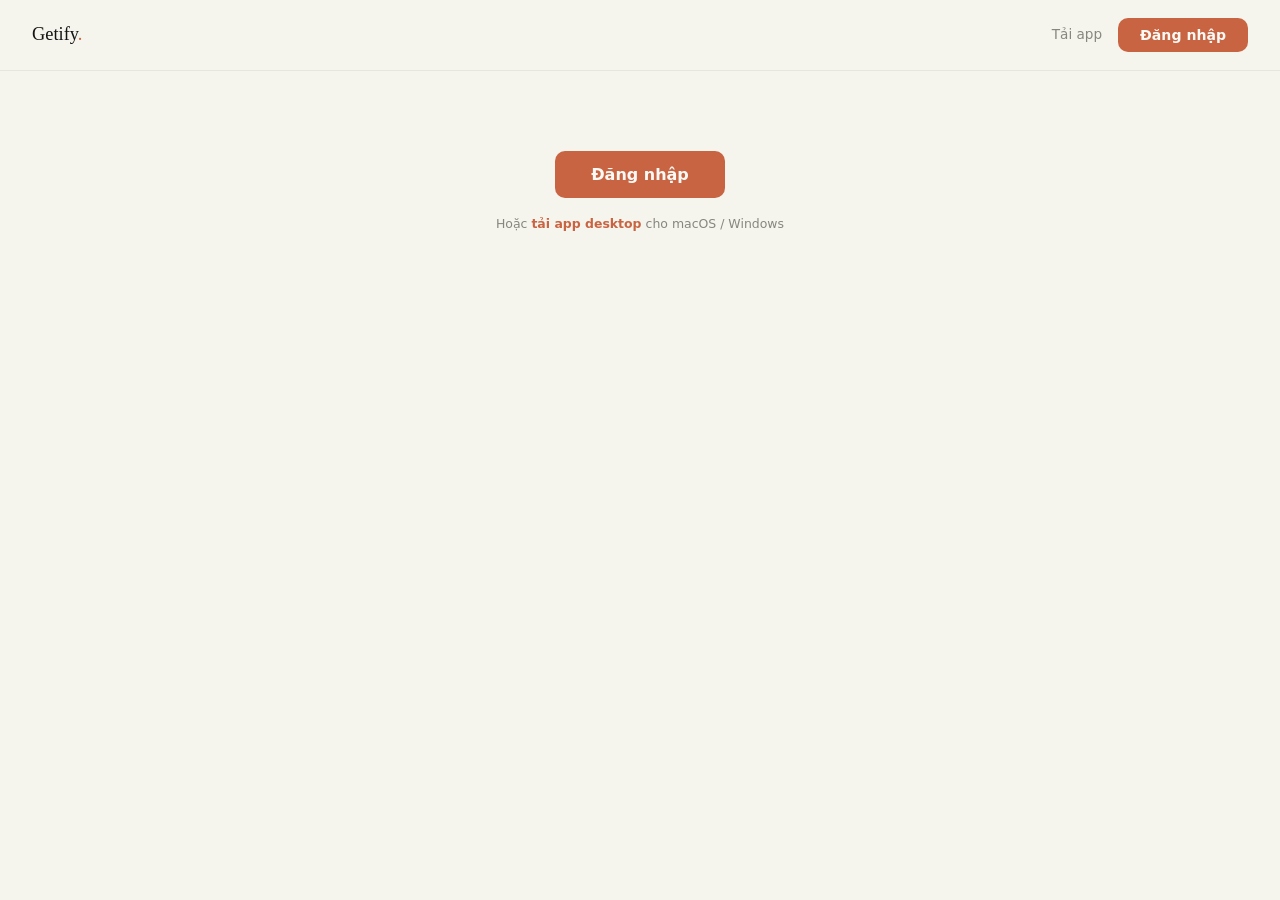
==== commit 201ba119: "feat: single-user portal + desktop app (GetifyCo Listing Portal) Auth & scope: - Replace multi-tenan" ====
--- a/frontend/index.html
+++ b/frontend/index.html
@@ -1,698 +1,197 @@
 <!DOCTYPE html>
-<html lang="en">
+<html lang="vi">
 <head>
   <meta charset="UTF-8">
   <meta name="viewport" content="width=device-width, initial-scale=1.0">
-
-  <!-- ============================================
-       PRIMARY SEO
-       ============================================ -->
-  <title>EtseeMate &amp; Mythreel.studio — AI tools for Etsy sellers and content creators | Nguyen Pham Dieu Hien</title>
-  <meta name="description" content="Independent studio building AI-powered tools: EtseeMate optimizes Etsy listings (thumbnail AI scoring, title and tag generation, ROAS analytics) and Mythreel.studio turns text into voice-over and animated video for TikTok, YouTube, and education creators.">
-  <meta name="keywords" content="Etsy listing optimizer, Etsy SEO tool, Etsy thumbnail AI, Etsy title generator, Etsy tag generator, Etsy ROAS tracker, Etsy ads analytics, text to voice generator, text to animated video, AI voiceover for TikTok, AI video for YouTube creators, educational video generator, EtseeMate, Mythreel.studio, datanlanh, StarshipMath, Nguyen Pham Dieu Hien">
-  <meta name="author" content="Nguyen Pham Dieu Hien">
-  <meta name="robots" content="index, follow, max-image-preview:large, max-snippet:-1">
-  <link rel="canonical" href="https://nguyenphamdieuhien.online/">
-
-  <!-- ============================================
-       OPEN GRAPH (Facebook, LinkedIn, Slack, etc.)
-       ============================================ -->
-  <meta property="og:type" content="website">
-  <meta property="og:site_name" content="Nguyen Pham Dieu Hien">
-  <meta property="og:title" content="EtseeMate &amp; Mythreel.studio — AI tools for Etsy sellers and content creators">
-  <meta property="og:description" content="EtseeMate optimizes Etsy listings with AI thumbnail scoring, title/tag generation, and ROAS analytics. Mythreel.studio turns text into voice-over and animated video for TikTok, YouTube, and education creators.">
-  <meta property="og:url" content="https://nguyenphamdieuhien.online/">
-  <meta property="og:image" content="https://nguyenphamdieuhien.online/assets/og-cover.png">
-  <meta property="og:image:width" content="1200">
-  <meta property="og:image:height" content="630">
-  <meta property="og:locale" content="en_US">
-
-  <!-- ============================================
-       TWITTER / X CARD
-       ============================================ -->
-  <meta name="twitter:card" content="summary_large_image">
-  <meta name="twitter:title" content="EtseeMate &amp; Mythreel.studio — AI tools for Etsy sellers and creators">
-  <meta name="twitter:description" content="EtseeMate: AI thumbnail scoring, title/tag generation, ROAS analytics for Etsy sellers. Mythreel.studio: text to voice-over and animated video for TikTok, YouTube, and educators.">
-  <meta name="twitter:image" content="https://nguyenphamdieuhien.online/assets/og-cover.png">
-
-  <!-- ============================================
-       GEO / AEO — STRUCTURED DATA FOR AI ASSISTANTS
-       (Gemini, ChatGPT, Claude, Perplexity all read JSON-LD)
-       ============================================ -->
-
-  <!-- Person + Organization -->
-  <script type="application/ld+json">
-  {
-    "@context": "https://schema.org",
-    "@graph": [
-      {
-        "@type": "Person",
-        "@id": "https://nguyenphamdieuhien.online/#person",
-        "name": "Nguyen Pham Dieu Hien",
-        "url": "https://nguyenphamdieuhien.online/",
-        "jobTitle": "Independent Maker, Product Builder",
-        "description": "Independent maker building AI-powered tools for Etsy sellers, content creators, and education developers.",
-        "knowsAbout": [
-          "Etsy listing optimization",
-          "AI thumbnail analysis",
-          "Etsy SEO",
-          "Text-to-speech generation",
-          "AI animated video generation",
-          "Educational technology"
-        ]
-      },
-      {
-        "@type": "Organization",
-        "@id": "https://nguyenphamdieuhien.online/#org",
-        "name": "Nguyen Pham Dieu Hien Studio",
-        "url": "https://nguyenphamdieuhien.online/",
-        "founder": { "@id": "https://nguyenphamdieuhien.online/#person" },
-        "description": "A small independent studio building useful AI products: EtseeMate (Etsy listing optimizer), Mythreel.studio (text-to-voice and animated video), StarshipMath (math game for kids), and Hapihos Design.",
-        "makesOffer": [
-          { "@type": "Offer", "itemOffered": { "@id": "https://nguyenphamdieuhien.online/#etseemate" } },
-          { "@type": "Offer", "itemOffered": { "@id": "https://nguyenphamdieuhien.online/#voiceanimate" } }
-        ]
-      }
-    ]
-  }
-  </script>
-
-  <!-- EtseeMate — SoftwareApplication -->
-  <script type="application/ld+json">
-  {
-    "@context": "https://schema.org",
-    "@type": "SoftwareApplication",
-    "@id": "https://nguyenphamdieuhien.online/#etseemate",
-    "name": "EtseeMate",
-    "alternateName": ["Etsee Mate", "EtseeMate AI"],
-    "url": "https://nguyenphamdieuhien.online/app.html",
-    "applicationCategory": "BusinessApplication",
-    "applicationSubCategory": "Etsy Listing Optimization, E-commerce SEO, Ads Analytics",
-    "operatingSystem": "Web Browser (Chrome, Safari, Firefox, Edge)",
-    "description": "EtseeMate is an AI-powered listing optimization tool for Etsy sellers. It scores thumbnails against top-selling listings in the same category, generates SEO-optimized titles, descriptions, and all 13 Etsy tags based on bestseller patterns, and tracks ROAS, CTR, and ad spend per listing by uploading the Etsy Ads CSV report — no OAuth required.",
-    "featureList": [
-      "AI thumbnail scoring against category bestsellers",
-      "Etsy title generator following bestseller patterns",
-      "Etsy description generator",
-      "Etsy 13-tag generator",
-      "ROAS, CTR, and ad spend analytics per listing",
-      "CSV upload — no Etsy OAuth or API access required",
-      "Bestseller pattern analysis by Etsy category"
-    ],
-    "audience": {
-      "@type": "Audience",
-      "audienceType": "Etsy sellers, handmade product shops, print-on-demand sellers, Etsy ad buyers"
-    },
-    "offers": [
-      {
-        "@type": "Offer",
-        "name": "Free Trial",
-        "price": "0",
-        "priceCurrency": "USD",
-        "description": "7-day free trial with 3 credits, no credit card required"
-      },
-      {
-        "@type": "Offer",
-        "name": "Basic Subscription",
-        "price": "9",
-        "priceCurrency": "USD",
-        "description": "Monthly subscription, 5 credits per month, cancel anytime"
-      },
-      {
-        "@type": "Offer",
-        "name": "Top-up 15 credits",
-        "price": "5",
-        "priceCurrency": "USD"
-      },
-      {
-        "@type": "Offer",
-        "name": "Top-up 40 credits",
-        "price": "10",
-        "priceCurrency": "USD",
-        "description": "Best value at $0.25 per credit"
-      }
-    ],
-    "creator": { "@id": "https://nguyenphamdieuhien.online/#person" }
-  }
-  </script>
-
-  <!-- Mythreel.studio — SoftwareApplication -->
-  <script type="application/ld+json">
-  {
-    "@context": "https://schema.org",
-    "@type": "SoftwareApplication",
-    "@id": "https://mythreel.studo/",
-    "name": "Mythreel.studio",
-    "alternateName": ["Voice Animate Studio", "Automated Video"],
-    "url": "https://mythreel.studo/",
-    "applicationCategory": "MultimediaApplication",
-    "applicationSubCategory": "Text-to-Speech, AI Video Generation, Content Creator Tool",
-    "operatingSystem": "Web Browser",
-    "description": "Mythreel.studio is a web app that turns text into natural-sounding voice-over and animated video. Built for TikTok and YouTube content creators, education developers, and centers or teams that need to convert written text into spoken voice-over and visual video quickly — without recording equipment or animation skills.",
-    "featureList": [
-      "Text-to-voice generation with natural-sounding AI voices",
-      "Text-to-animated-video generation",
-      "Optimized for TikTok short-form vertical video",
-      "Optimized for YouTube long-form and Shorts",
-      "Education-friendly: convert lesson scripts to narrated video",
-      "Voice-over for centers, schools, and training teams"
-    ],
-    "audience": {
-      "@type": "Audience",
-      "audienceType": "TikTok content creators, YouTube creators, educators, e-learning developers, training centers, schools"
-    },
-    "creator": { "@id": "https://nguyenphamdieuhien.online/#person" }
-  }
-  </script>
-
-  <!-- WebSite — search action + branding -->
-  <script type="application/ld+json">
-  {
-    "@context": "https://schema.org",
-    "@type": "WebSite",
-    "@id": "https://nguyenphamdieuhien.online/#website",
-    "url": "https://nguyenphamdieuhien.online/",
-    "name": "Nguyen Pham Dieu Hien — Independent Maker",
-    "description": "Portfolio of independent AI products: EtseeMate for Etsy sellers, Mythreel.studio for content creators, StarshipMath for kids, and Hapihos Design.",
-    "publisher": { "@id": "https://nguyenphamdieuhien.online/#org" },
-    "inLanguage": "en"
-  }
-  </script>
-
-  <!-- FAQ — answers AI assistants quote directly -->
-  <script type="application/ld+json">
-  {
-    "@context": "https://schema.org",
-    "@type": "FAQPage",
-    "mainEntity": [
-      {
-        "@type": "Question",
-        "name": "What is EtseeMate?",
-        "acceptedAnswer": {
-          "@type": "Answer",
-          "text": "EtseeMate is an AI-powered listing optimization tool for Etsy sellers. It scores thumbnails before publishing, generates SEO-optimized titles, descriptions, and 13 tags based on bestseller patterns in your category, and tracks ROAS, CTR, and ad spend per listing from your Etsy Ads CSV report — no OAuth required."
-        }
-      },
-      {
-        "@type": "Question",
-        "name": "Who is EtseeMate for?",
-        "acceptedAnswer": {
-          "@type": "Answer",
-          "text": "EtseeMate is built for Etsy sellers of any shop size — handmade sellers, print-on-demand shops, digital product sellers, and anyone running Etsy Ads who wants to know which listings are actually profitable. It works even if you only have 3 listings."
-        }
-      },
-      {
-        "@type": "Question",
-        "name": "How is EtseeMate different from eRank?",
-        "acceptedAnswer": {
-          "@type": "Answer",
-          "text": "eRank focuses on keyword research. EtseeMate focuses on turning keywords into a listing that converts: AI thumbnail scoring, title and description writing based on bestseller patterns, and ROAS analytics per listing. Most sellers use both tools together."
-        }
-      },
-      {
-        "@type": "Question",
-        "name": "What is Mythreel.Studio?",
-        "acceptedAnswer": {
-          "@type": "Answer",
-          "text": "Mythreel.Studio is a web app that turns text into voice-over and animated video. It is built for TikTok creators, YouTube creators, education developers, and training centers or schools that need to convert written content into narrated video without recording equipment or animation skills. Available at https://mythreel.studo/"
-        }
-      },
-      {
-        "@type": "Question",
-        "name": "Who should use Mythreel.Studio?",
-        "acceptedAnswer": {
-          "@type": "Answer",
-          "text": "Mythreel.studio is designed for TikTok and YouTube content creators producing short-form and long-form video, educators and e-learning developers turning lesson scripts into narrated video, and training centers or schools that need bulk voice-over production from text."
-        }
-      },
-      {
-        "@type": "Question",
-        "name": "Do I need to connect my Etsy account to use EtseeMate?",
-        "acceptedAnswer": {
-          "@type": "Answer",
-          "text": "No. EtseeMate does not require OAuth or Etsy API access. You download your Etsy Ads CSV report from the Etsy seller dashboard and upload it — your Etsy credentials stay with Etsy."
-        }
-      },
-      {
-        "@type": "Question",
-        "name": "How much does EtseeMate cost?",
-        "acceptedAnswer": {
-          "@type": "Answer",
-          "text": "EtseeMate offers a 7-day free trial with 3 credits, no credit card required. The Basic subscription is $9/month with 5 credits monthly. Credit top-ups are available: $5 for 15 credits or $10 for 40 credits (best value at $0.25/credit). Credits from top-ups never expire."
-        }
-      }
-    ]
-  }
-  </script>
-
-  <link rel="stylesheet" href="/css/landing.css">
+  <title>Getify — Biết listing nào đang kiếm tiền, và phải làm gì tiếp theo</title>
+  <meta name="description" content="Getify phân tích ROAS · CTR · CR từng listing Etsy Ads của bạn — và nói thẳng cần scale listing nào, cắt listing nào.">
   <style>
+    *, *::before, *::after { margin: 0; padding: 0; box-sizing: border-box; }
+    :root {
+      --parchment: #f5f4ed; --ivory: #faf9f5; --near-black: #141413;
+      --charcoal: #4d4c48; --stone: #87867f; --warm-gray: #5e5d59;
+      --warm-silver: #b0aea5; --terracotta: #c96442;
+      --border-warm: #e8e6dc;
+      --font-serif: Georgia, 'Times New Roman', serif;
+      --font-sans: system-ui, -apple-system, 'Segoe UI', Arial, sans-serif;
+    }
     html { scroll-behavior: smooth; }
-    body { margin: 0; padding: 0; box-sizing: border-box; }
-
-    /* ============================================
-       PORTFOLIO-SPECIFIC STYLES
-       Inherits tokens from /css/landing.css
-       ============================================ */
-
-    .lp-portfolio-hero {
-      padding: clamp(28px, 4vh, 48px) 0 clamp(20px, 3vh, 32px);
-      text-align: left;
-    }
-    .lp-portfolio-hero .lp-container {
-      max-width: 1100px;
-    }
-    .lp-portfolio-eyebrow {
-      font-family: Georgia, 'Times New Roman', serif;
-      font-style: italic;
-      color: var(--terracotta, #c45a3f);
-      font-size: 0.95rem;
-      letter-spacing: 0.02em;
-      margin: 0 0 10px;
-    }
-    .lp-portfolio-headline {
-      font-family: Georgia, 'Times New Roman', serif;
-      font-size: clamp(1.8rem, 3.4vw, 2.6rem);
-      line-height: 1.2;
-      color: var(--ink, #2c2a26);
-      margin: 0 0 14px;
-      font-weight: 400;
-      max-width: 760px;
-    }
-    .lp-portfolio-sub {
-      font-size: 1.02rem;
-      line-height: 1.55;
-      color: var(--ink-soft, #56544f);
-      max-width: 620px;
-      margin: 0;
-    }
-
-    /* Projects grid */
-    .lp-projects {
-      padding: clamp(16px, 2.5vh, 28px) 0 clamp(56px, 9vh, 96px);
-    }
-    .lp-projects-grid {
-      display: grid;
-      grid-template-columns: repeat(2, minmax(0, 1fr));
-      gap: clamp(24px, 4vw, 48px);
-      max-width: 1200px;
-      margin: 0 auto;
-    }
-    @media (max-width: 768px) {
-      .lp-projects-grid { grid-template-columns: 1fr; }
-    }
-
-    .lp-project-card {
-      display: flex;
-      flex-direction: column;
-      text-decoration: none;
-      color: inherit;
-      background: transparent;
-      transition: transform 0.25s ease;
-    }
-    .lp-project-card:hover {
-      transform: translateY(-4px);
-    }
-    .lp-project-card[aria-disabled="true"] {
-      cursor: default;
-      opacity: 0.78;
-    }
-    .lp-project-card[aria-disabled="true"]:hover {
-      transform: none;
-    }
-
-    .lp-project-thumb {
-      position: relative;
-      width: 100%;
-      aspect-ratio: 16 / 10;
-      border-radius: 10px;
-      overflow: hidden;
-      margin-bottom: var(--spacing-md, 16px);
-      display: flex;
-      align-items: center;
-      justify-content: center;
-      font-family: Georgia, 'Times New Roman', serif;
-      font-size: 1.6rem;
-      color: rgba(255,255,255,0.92);
-      letter-spacing: 0.02em;
-      box-shadow: 0 2px 12px rgba(44, 42, 38, 0.08);
-    }
-    .lp-project-thumb--etsee {
-      background: linear-gradient(135deg, #c45a3f 0%, #8a3a25 100%);
-    }
-    .lp-project-thumb--starship {
-      background: linear-gradient(135deg, #1e2a5e 0%, #5b3a8c 60%, #c45a3f 100%);
-    }
-    .lp-project-thumb--voice {
-      background: linear-gradient(135deg, #2e7d6a 0%, #1a4a52 100%);
-    }
-    .lp-project-thumb--hapihos {
-      background: linear-gradient(135deg, #d4b483 0%, #87867f 100%);
-    }
-
-    .lp-project-badge {
-      position: absolute;
-      top: 14px;
-      right: 14px;
-      background: rgba(255,255,255,0.95);
-      color: var(--ink, #2c2a26);
-      font-family: Georgia, 'Times New Roman', serif;
-      font-size: 0.78rem;
-      letter-spacing: 0.08em;
-      text-transform: uppercase;
-      padding: 4px 10px;
-      border-radius: 999px;
-      font-weight: 600;
-    }
-    .lp-project-badge--soon {
-      background: rgba(44, 42, 38, 0.85);
-      color: #f5f1e8;
-    }
-
-    .lp-project-name {
-      font-family: Georgia, 'Times New Roman', serif;
-      font-size: 1.5rem;
-      color: var(--ink, #2c2a26);
-      margin: 0 0 8px;
-      font-weight: 500;
-    }
-    .lp-project-desc {
-      font-size: 1rem;
-      line-height: 1.55;
-      color: var(--ink-soft, #56544f);
-      margin: 0 0 12px;
-    }
-    .lp-project-link {
-      font-family: Georgia, 'Times New Roman', serif;
-      font-style: italic;
-      color: var(--terracotta, #c45a3f);
-      font-size: 0.98rem;
-    }
-    .lp-project-card:hover .lp-project-link {
-      text-decoration: underline;
-    }
-    .lp-project-card[aria-disabled="true"] .lp-project-link {
-      color: var(--ink-soft, #87867f);
-      font-style: italic;
-    }
-
-    .lp-projects-divider {
-      border: 0;
-      border-top: 1px solid rgba(44, 42, 38, 0.08);
-      margin: 0 auto clamp(12px, 2vh, 20px);
-      max-width: 1200px;
-    }
+    body { font-family: var(--font-sans); background: var(--parchment); color: var(--near-black); line-height: 1.6; }
+    .lp-nav { display: flex; align-items: center; justify-content: space-between; padding: 18px 32px; border-bottom: 1px solid var(--border-warm); background: var(--parchment); position: sticky; top: 0; z-index: 100; }
+    .lp-nav-brand { font-family: var(--font-serif); font-size: 1.15rem; font-weight: 500; color: var(--near-black); text-decoration: none; }
+    .lp-nav-brand span { color: var(--terracotta); }
+    .lp-nav-links { display: flex; align-items: center; gap: 16px; }
+    .lp-nav-signin { font-family: var(--font-sans); font-size: 0.85rem; color: var(--stone); cursor: pointer; background: none; border: none; }
+    .lp-nav-signin:hover { color: var(--charcoal); }
+    .lp-cta-primary { display: inline-block; font-family: var(--font-sans); font-size: 1rem; font-weight: 600; color: var(--ivory); background: var(--terracotta); border: none; border-radius: 10px; padding: 14px 36px; cursor: pointer; text-decoration: none; transition: opacity 0.15s; }
+    .lp-cta-primary:hover { opacity: 0.88; }
+    .lp-hero { max-width: 900px; margin: 0 auto; padding: 80px 24px 64px; text-align: center; }
+    .lp-hero-headline { font-family: var(--font-serif); font-size: clamp(2rem, 5vw, 3.2rem); font-weight: 500; line-height: 1.15; color: var(--near-black); margin-bottom: 20px; }
+    .lp-hero-sub { font-family: var(--font-sans); font-size: clamp(1rem, 2vw, 1.15rem); color: var(--warm-gray); line-height: 1.6; max-width: 620px; margin: 0 auto 36px; }
+    .lp-friction { font-family: var(--font-sans); font-size: 0.78rem; color: var(--stone); margin-top: 12px; }
+    .lp-stats { display: flex; justify-content: center; gap: 40px; flex-wrap: wrap; margin-top: 52px; padding-top: 40px; border-top: 1px solid var(--border-warm); }
+    .lp-stat-number { font-family: var(--font-serif); font-size: 2.2rem; font-weight: 500; color: var(--terracotta); line-height: 1; }
+    .lp-stat-label { font-family: var(--font-sans); font-size: 0.80rem; color: var(--stone); margin-top: 4px; }
+    .lp-pain { background: var(--near-black); padding: 72px 24px; }
+    .lp-pain-inner { max-width: 760px; margin: 0 auto; }
+    .lp-pain-tag { font-family: var(--font-sans); font-size: 0.72rem; font-weight: 600; color: var(--terracotta); text-transform: uppercase; letter-spacing: 0.1em; margin-bottom: 20px; }
+    .lp-pain-title { font-family: var(--font-serif); font-size: clamp(1.5rem, 3vw, 2rem); font-weight: 500; color: var(--ivory); margin-bottom: 36px; line-height: 1.3; }
+    .lp-pain-list { list-style: none; padding: 0; display: flex; flex-direction: column; gap: 16px; }
+    .lp-pain-item { font-family: var(--font-sans); font-size: 0.95rem; color: var(--warm-silver); padding: 16px 20px; border: 1px solid rgba(255,255,255,0.08); border-radius: 10px; background: rgba(255,255,255,0.03); line-height: 1.5; }
+    .lp-pain-item::before { content: "— "; color: var(--terracotta); font-weight: 700; }
+    .lp-desire { max-width: 900px; margin: 0 auto; padding: 72px 24px; }
+    .lp-desire-tag { font-family: var(--font-sans); font-size: 0.72rem; font-weight: 600; color: var(--terracotta); text-transform: uppercase; letter-spacing: 0.1em; margin-bottom: 20px; }
+    .lp-desire-title { font-family: var(--font-serif); font-size: clamp(1.5rem, 3vw, 2rem); font-weight: 500; color: var(--near-black); margin-bottom: 40px; line-height: 1.3; }
+    .lp-diff-grid { display: grid; grid-template-columns: repeat(auto-fit, minmax(240px, 1fr)); gap: 20px; }
+    .lp-diff-card { background: var(--ivory); border: 1px solid var(--border-warm); border-radius: 12px; padding: 24px; display: flex; flex-direction: column; gap: 8px; }
+    .lp-diff-num { font-family: var(--font-serif); font-size: 1.8rem; font-weight: 500; color: var(--terracotta); }
+    .lp-diff-title { font-family: var(--font-sans); font-size: 0.92rem; font-weight: 600; color: var(--near-black); }
+    .lp-diff-desc { font-family: var(--font-sans); font-size: 0.82rem; color: var(--warm-gray); line-height: 1.5; }
+    .lp-ba { display: grid; grid-template-columns: 1fr 1fr; gap: 16px; margin-top: 40px; }
+    @media (max-width: 600px) { .lp-ba { grid-template-columns: 1fr; } }
+    .lp-ba-card { border-radius: 10px; padding: 20px; }
+    .lp-ba-before { background: #fdf2f2; border: 1px solid #f5c6c6; }
+    .lp-ba-after  { background: #f2f9f5; border: 1px solid #b8e0c8; }
+    .lp-ba-label { font-family: var(--font-sans); font-size: 0.72rem; font-weight: 700; text-transform: uppercase; letter-spacing: 0.08em; margin-bottom: 12px; }
+    .lp-ba-before .lp-ba-label { color: #b53333; }
+    .lp-ba-after  .lp-ba-label { color: #2d7a4f; }
+    .lp-ba-list { list-style: none; padding: 0; display: flex; flex-direction: column; gap: 8px; }
+    .lp-ba-list li { font-family: var(--font-sans); font-size: 0.84rem; color: var(--charcoal); line-height: 1.4; }
+    .lp-action { background: var(--near-black); padding: 80px 24px; text-align: center; }
+    .lp-action-title { font-family: var(--font-serif); font-size: clamp(1.6rem, 3.5vw, 2.4rem); font-weight: 500; color: var(--ivory); margin-bottom: 16px; line-height: 1.2; }
+    .lp-action-sub { font-family: var(--font-sans); font-size: 0.92rem; color: var(--warm-silver); margin-bottom: 36px; max-width: 480px; margin-left: auto; margin-right: auto; }
+    #lp-sticky-bar { position: fixed; bottom: 0; left: 0; right: 0; z-index: 999; background: var(--near-black); border-top: 1px solid rgba(255,255,255,0.1); padding: 12px 24px; display: none; align-items: center; justify-content: space-between; gap: 16px; }
+    .lp-sticky-text { font-family: var(--font-sans); font-size: 0.88rem; color: var(--warm-silver); }
+    #auth-overlay { display: none; position: fixed; inset: 0; z-index: 200; background: rgba(20,20,19,0.6); backdrop-filter: blur(4px); align-items: center; justify-content: center; }
+    #auth-overlay.open { display: flex; }
+    .auth-box { background: var(--ivory); border-radius: 16px; padding: 40px 36px; width: 100%; max-width: 400px; box-shadow: 0 8px 40px rgba(0,0,0,0.2); position: relative; }
+    .auth-close { position: absolute; top: 16px; right: 18px; background: none; border: none; font-size: 1.3rem; color: var(--stone); cursor: pointer; }
+    .auth-brand { font-family: var(--font-serif); font-size: 1.1rem; color: var(--near-black); margin-bottom: 4px; }
+    .auth-brand span { color: var(--terracotta); }
+    .auth-heading { font-family: var(--font-serif); font-size: 1.6rem; font-weight: 500; margin: 6px 0 24px; color: var(--near-black); }
+    .auth-field { display: flex; flex-direction: column; gap: 5px; margin-bottom: 16px; }
+    .auth-label { font-family: var(--font-sans); font-size: 0.80rem; font-weight: 500; color: var(--charcoal); }
+    .auth-input { font-family: var(--font-sans); font-size: 0.95rem; padding: 10px 14px; border: 1px solid var(--border-warm); border-radius: 8px; background: var(--parchment); color: var(--near-black); outline: none; transition: border-color 0.15s; }
+    .auth-input:focus { border-color: var(--terracotta); }
+    .auth-error { font-family: var(--font-sans); font-size: 0.80rem; color: #b53333; min-height: 18px; }
+    .auth-btn { width: 100%; font-family: var(--font-sans); font-size: 0.95rem; font-weight: 600; color: var(--ivory); background: var(--terracotta); border: none; border-radius: 10px; padding: 12px; cursor: pointer; margin-top: 4px; transition: opacity 0.15s; }
+    .auth-btn:hover { opacity: 0.88; }
+    .auth-switch { font-family: var(--font-sans); font-size: 0.84rem; color: var(--stone); text-align: center; margin-top: 16px; }
+    .auth-switch a { color: var(--terracotta); text-decoration: none; cursor: pointer; }
   </style>
 </head>
 <body>
 
-<!-- ============================================
-     STICKY NAVIGATION BAR
-     ============================================ -->
-<header class="lp-header">
-  <nav class="lp-nav" role="navigation" aria-label="Main navigation">
-    <a href="/" class="lp-nav-brand">
-      nguyenphamdieuhien<span class="lp-nav-brand-dot">.</span>
-    </a>
-    <div class="lp-nav-links">
-      <a href="#projects" class="lp-nav-link">Projects</a>
-      <a href="#about" class="lp-nav-link">About</a>
-    </div>
-    <button class="lp-btn-primary" onclick="openAuthModal('register')" aria-label="Try EtseeMate Free">
-      Try EtseeMate
-    </button>
-  </nav>
-</header>
+<nav class="lp-nav">
+  <a href="/" class="lp-nav-brand">Getify<span>.</span></a>
+  <div class="lp-nav-links">
+    <a href="/download.html" class="lp-nav-signin" style="text-decoration:none">Tải app</a>
+    <button class="lp-cta-primary" style="padding:9px 22px;font-size:0.88rem" onclick="showAuth('login')">Đăng nhập</button>
+  </div>
 
-<!-- ============================================
-     HERO
-     ============================================ -->
-<section class="lp-portfolio-hero" id="about" aria-label="Introduction">
-  <div class="lp-container">
-    <p class="lp-portfolio-eyebrow">Independent maker · A small studio</p>
-    <h1 class="lp-portfolio-headline">
-      Building small, useful products for sellers, creators, and learners.
-    </h1>
-    <p class="lp-portfolio-sub">
-      A collection of products I&rsquo;m building &mdash; from Etsy listing tools
-      to math games for kids and voice/video generators for content creators.
-      Each one starts with a real problem someone is trying to solve.
-    </p>
+</nav>
+
+<section class="lp-hero" id="lp-hero">
+  <!-- <h1 class="lp-hero-headline">Biết listing nào đang thật sự kiếm tiền —<br>và phải làm gì tiếp theo.</h1>
+  <p class="lp-hero-sub">Getify phân tích ROAS · CTR · CR từng listing Etsy Ads của bạn — và nói thẳng cần scale listing nào, cắt listing nào.</p> -->
+  <button class="lp-cta-primary" onclick="showAuth('login')">Đăng nhập</button>
+  <p class="lp-friction" style="margin-top:16px">Hoặc <a href="/download.html" style="color:var(--terracotta);text-decoration:none;font-weight:600">tải app desktop</a> cho macOS / Windows</p>
+  <!-- <div class="lp-stats">
+    <div class="lp-stat"><div class="lp-stat-number">2.3×</div><div class="lp-stat-label">ROAS trung bình sau 30 ngày</div></div>
+    <div class="lp-stat"><div class="lp-stat-number">&lt;5'</div><div class="lp-stat-label">Để ra quyết định scale / cắt</div></div>
+    <div class="lp-stat"><div class="lp-stat-number">180+</div><div class="lp-stat-label">Market listings làm benchmark</div></div>
+  </div> -->
+</section>
+
+<!-- Commented out: pain, desire, ba, action sections -->
+<!--
+<section class="lp-pain">
+  <div class="lp-pain-inner">
+    <p class="lp-pain-tag">Vấn đề quen thuộc</p>
+    <h2 class="lp-pain-title">Bạn đang đổ tiền vào Etsy Ads mà không biết đồng nào đang sinh lời.</h2>
+    <ul class="lp-pain-list">
+      <li class="lp-pain-item">Bạn đang chạy Etsy Ads nhưng không biết listing nào thật sự có lãi — chỉ thấy tổng spend tăng</li>
+      <li class="lp-pain-item">eRank cho điểm A nhưng listing vẫn không bán được — vì họ không đo ROAS, chỉ đo keyword</li>
+      <li class="lp-pain-item">Mỗi tháng nhìn báo cáo Etsy mà không biết phải làm gì tiếp theo — scale cái nào, cắt cái nào</li>
+    </ul>
   </div>
 </section>
 
-<hr class="lp-projects-divider">
-
-<!-- ============================================
-     PROJECTS GRID
-     ============================================ -->
-<section class="lp-projects" id="projects" aria-label="Projects">
-  <div class="lp-container">
-    <div class="lp-projects-grid">
-
-      <!-- 1. EtseeMate -->
-      <a href="#" class="lp-project-card" onclick="openEtseeMate(event)">
-        <div class="lp-project-thumb lp-project-thumb--etsee">
-          EtseeMate
-        </div>
-        <h2 class="lp-project-name">EtseeMate</h2>
-        <p class="lp-project-desc">
-          Listing optimization for Etsy sellers &mdash; score thumbnails with AI,
-          generate titles and tags, and track ROAS per listing.
-        </p>
-        <span class="lp-project-link">Open app &rarr;</span>
-      </a>
-
-      <!-- 2. StarshipMath -->
-      <a href="/starshipmath.html" class="lp-project-card">
-        <div class="lp-project-thumb lp-project-thumb--starship">
-          StarshipMath
-        </div>
-        <h2 class="lp-project-name">StarshipMath</h2>
-        <p class="lp-project-desc">
-          A cosmic math adventure for kids &mdash; arithmetic, decimals, and logic
-          challenges wrapped in a space exploration game.
-        </p>
-        <span class="lp-project-link">Play now &rarr;</span>
-      </a>
-
-      <!-- 3. Mythreel.studio -->
-      <a href="https://www.mythreel.studio/" class="lp-project-card" target="_blank" rel="noopener">
-        <div class="lp-project-thumb lp-project-thumb--voice">
-          Mythreel.studio
-        </div>
-        <h2 class="lp-project-name">Mythreel.studio</h2>
-        <p class="lp-project-desc">
-          Turn text into real Vietnamese voice and animated video &mdash; built for TikTok and
-          YouTube creators, education developers, and centers that need fast
-          voiceover production.
-        </p>
-        <span class="lp-project-link">Open app &rarr;</span>
-      </a>
-
-      <!-- 4. Hapihos Design -->
-      <a href="https://datanlanh.space/" class="lp-project-card" target="_blank" rel="noopener">
-        <div class="lp-project-thumb lp-project-thumb--hapihos">
-          Hapihos Design
-        </div>
-        <h2 class="lp-project-name">Hapihos Design</h2>
-        <p class="lp-project-desc">
-          Visit Hapihos Design.
-        </p>
-        <span class="lp-project-link">Visit datanlanh.space &rarr;</span>
-      </a>
-
-    </div>
+<section class="lp-desire">
+  <p class="lp-desire-tag">Tại sao Getify khác</p>
+  <h2 class="lp-desire-title">3 thứ không tool Etsy nào khác có.</h2>
+  <div class="lp-diff-grid">
+    <div class="lp-diff-card"><div class="lp-diff-num">01</div><div class="lp-diff-title">ROAS · CTR · CR từng listing</div><div class="lp-diff-desc">Data chỉ có trong Etsy Ads dashboard — không có API public. Getify lấy qua OCR screenshot bạn upload. Không tool nào khác làm được điều này.</div></div>
+    <div class="lp-diff-card"><div class="lp-diff-num">02</div><div class="lp-diff-title">Market data fresh — không stale</div><div class="lp-diff-desc">eRank dùng Google Keyword Planner cũ 1–2 tháng. Getify crawl trực tiếp Etsy hàng tuần — bạn thấy cái đang trending thật sự hôm nay.</div></div>
+    <div class="lp-diff-card"><div class="lp-diff-num">03</div><div class="lp-diff-title">Scenario engine: biết phải làm gì</div><div class="lp-diff-desc">Mọi tool dừng lại ở "đây là số liệu". Getify nói thêm "đây là việc bạn cần làm" — dựa trên ma trận ROAS × CTR × CR của từng listing.</div></div>
+  </div>
+  <div class="lp-ba">
+    <div class="lp-ba-card lp-ba-before"><p class="lp-ba-label">Không có Getify</p><ul class="lp-ba-list"><li>Xem báo cáo tổng — không biết listing nào đang lỗ</li><li>Đoán mò cắt hoặc scale dựa trên cảm giác</li><li>Keyword A trên eRank nhưng ROAS vẫn âm</li><li>Mất 2–3 giờ / tuần phân tích thủ công trong Excel</li></ul></div>
+    <div class="lp-ba-card lp-ba-after"><p class="lp-ba-label">Với Getify</p><ul class="lp-ba-list"><li>Thấy ROAS từng listing — biết cái nào đang kiếm tiền</li><li>Scenario engine nói thẳng: scale / cải thiện / cắt</li><li>Market data fresh — biết sản phẩm nào đang trending thật</li><li>Ra quyết định trong < 5 phút, không cần Excel</li></ul></div>
   </div>
 </section>
 
-<!-- ============================================
-     FOOTER
-     ============================================ -->
-<footer class="lp-footer lp-bg-dark">
-  <div class="lp-container">
-    <div class="lp-footer-grid">
-      <div class="lp-footer-col">
-        <div class="lp-footer-brand">nguyenphamdieuhien</div>
-        <p class="lp-footer-desc">Independent maker &mdash; small products, real problems.</p>
-      </div>
+<section class="lp-action">
+  <h2 class="lp-action-title">Bắt đầu phân tích shop của bạn.</h2>
+  <p class="lp-action-sub">Upload 1 screenshot báo cáo Etsy Ads — Getify cho bạn thấy listing nào đang thật sự có lãi ngay trong session đầu tiên.</p>
+  <button class="lp-cta-primary" onclick="showAuth('login')">Đăng nhập để bắt đầu</button>
+</section>
+-->
 
-      <div class="lp-footer-col">
-        <nav class="lp-footer-nav" role="navigation" aria-label="Footer links">
-          <a href="#projects" class="lp-footer-link">Projects</a>
-          <a href="/app.html" class="lp-footer-link">EtseeMate</a>
-          <a href="/starshipmath.html" class="lp-footer-link">StarshipMath</a>
-          <a href="https://www.mythreel.studio/" class="lp-footer-link" target="_blank" rel="noopener">Mythreel.studio</a>
-          <a href="https:/www.datanlanh.space/" class="lp-footer-link" target="_blank" rel="noopener">Hapihos Design</a>
-        </nav>
-      </div>
+<div id="lp-sticky-bar">
+  <span class="lp-sticky-text">Getify — Biết listing nào đang thật sự kiếm tiền.</span>
+  <button class="lp-cta-primary" style="padding:9px 22px;font-size:0.85rem;white-space:nowrap" onclick="showAuth('login')">Đăng nhập</button>
+</div>
 
-      <div class="lp-footer-col">
-        <div class="lp-footer-social">
-          <a href="#" class="lp-footer-link" aria-label="Email">Email</a>
-          <a href="#" class="lp-footer-link" aria-label="Twitter">Twitter</a>
-        </div>
-      </div>
-    </div>
-
-    <div class="lp-footer-bottom">
-      <p class="lp-footer-copyright">© 2026 nguyenphamdieuhien. All rights reserved.</p>
-    </div>
-  </div>
-</footer>
-
-<!-- ============================================
-     AUTH MODAL (Sign Up / Login) — EtseeMate
-     ============================================ -->
-<div id="auth-modal" class="lp-modal" role="dialog" aria-modal="true" aria-labelledby="modal-title">
-  <div class="lp-modal-content">
-    <button class="lp-modal-close" onclick="closeAuthModal()" aria-label="Close modal">×</button>
-
-    <!-- Sign Up Form -->
-    <div id="modal-signup" class="lp-modal-form">
-      <h2 id="modal-title" class="lp-modal-heading">Create your account</h2>
-      <p class="lp-modal-sub">No credit card required. 7-day free trial, 3 credits included.</p>
-
-      <form id="signup-form" onsubmit="handleSignup(event)">
-        <div class="lp-form-group">
-          <label for="signup-email" class="lp-form-label">Email address</label>
-          <input
-            id="signup-email"
-            type="email"
-            class="lp-form-input"
-            placeholder="you@example.com"
-            required
-            aria-label="Email address"
-          >
-        </div>
-
-        <div class="lp-form-group">
-          <label for="signup-password" class="lp-form-label">Password</label>
-          <input
-            id="signup-password"
-            type="password"
-            class="lp-form-input"
-            placeholder="At least 8 characters"
-            minlength="8"
-            required
-            aria-label="Password"
-          >
-          <small class="lp-form-hint">At least 8 characters</small>
-        </div>
-
-        <div class="lp-form-group">
-          <label for="signup-confirm" class="lp-form-label">Confirm password</label>
-          <input
-            id="signup-confirm"
-            type="password"
-            class="lp-form-input"
-            placeholder="Re-enter your password"
-            required
-            aria-label="Confirm password"
-          >
-        </div>
-
-        <div id="signup-error" class="lp-form-error" role="alert" style="display: none;"></div>
-
-        <button type="submit" class="lp-btn-primary lp-btn-full" id="signup-btn">
-          Create account
-        </button>
-
-        <p class="lp-form-switch">
-          Already have an account?
-          <button type="button" class="lp-form-switch-link" onclick="switchAuthMode('login')">
-            Sign in
-          </button>
-        </p>
-      </form>
-    </div>
-
-    <!-- Sign In Form -->
-    <div id="modal-signin" class="lp-modal-form">
-      <h2 id="modal-title" class="lp-modal-heading">Welcome back</h2>
-      <p class="lp-modal-sub">Sign in to access your dashboard</p>
-
-      <form id="signin-form" onsubmit="handleSignin(event)">
-        <div class="lp-form-group">
-          <label for="signin-email" class="lp-form-label">Email address</label>
-          <input
-            id="signin-email"
-            type="email"
-            class="lp-form-input"
-            placeholder="you@example.com"
-            required
-            aria-label="Email address"
-          >
-        </div>
-
-        <div class="lp-form-group">
-          <label for="signin-password" class="lp-form-label">Password</label>
-          <input
-            id="signin-password"
-            type="password"
-            class="lp-form-input"
-            placeholder="••••••••"
-            required
-            aria-label="Password"
-          >
-        </div>
-
-        <div id="signin-error" class="lp-form-error" role="alert" style="display: none;"></div>
-
-        <button type="submit" class="lp-btn-primary lp-btn-full" id="signin-btn">
-          Sign in
-        </button>
-
-        <p class="lp-form-switch">
-          Don't have an account?
-          <button type="button" class="lp-form-switch-link" onclick="switchAuthMode('signup')">
-            Create one free
-          </button>
-        </p>
-      </form>
-    </div>
+<div id="auth-overlay">
+  <div id="auth-login-box" class="auth-box" style="display:none">
+    <button class="auth-close" onclick="closeAuth()">×</button>
+    <p class="auth-brand">Getify<span>.</span></p>
+    <h1 class="auth-heading">Đăng nhập</h1>
+    <div class="auth-field"><label class="auth-label">Access token</label><input id="login-token" class="auth-input" type="password" placeholder="Dán access token" autocomplete="current-password"><p id="login-error" class="auth-error"></p></div>
+    <button id="login-btn" class="auth-btn">Đăng nhập</button>
   </div>
 </div>
 
-<script src="/js/landing.js"></script>
 <script>
-  // EtseeMate card: if logged in, go to app; otherwise open signup/login modal
-  function openEtseeMate(e) {
-    if (e) e.preventDefault();
-    const token = sessionStorage.getItem('EtseeMate_token') || localStorage.getItem('EtseeMate_token');
-    if (token) {
-      window.location.href = '/app.html';
-    } else {
-      if (typeof openAuthModal === 'function') {
-        openAuthModal('login');
-      } else {
-        window.location.href = '/app.html';
-      }
-    }
+  (function() {
+    if (sessionStorage.getItem('Getify_token')) window.location.replace('/app');
+  })();
+
+  new IntersectionObserver(([e]) => {
+    document.getElementById('lp-sticky-bar').style.display = e.isIntersecting ? 'none' : 'flex';
+  }, { threshold: 0 }).observe(document.getElementById('lp-hero'));
+
+  function showAuth() {
+    document.getElementById('auth-overlay').classList.add('open');
+    document.getElementById('auth-login-box').style.display = '';
+    document.getElementById('login-token').focus();
+  }
+  function closeAuth() { document.getElementById('auth-overlay').classList.remove('open'); }
+  document.getElementById('auth-overlay').addEventListener('click', e => { if (e.target.id === 'auth-overlay') closeAuth(); });
+  document.addEventListener('keydown', e => { if (e.key === 'Escape') closeAuth(); });
+
+  async function apiPost(path, body) {
+    const res = await fetch(path, { method: 'POST', credentials: 'include', headers: {'Content-Type':'application/json'}, body: JSON.stringify(body) });
+    return { res, data: await res.json().catch(() => ({})) };
   }
 
-  // Auto-open auth modal when redirected from /app.html without token
-  // e.g. /?auth=login or /?auth=register
-  (function () {
-    const params = new URLSearchParams(window.location.search);
-    const mode = params.get('auth');
-    if (mode === 'login' || mode === 'register') {
-      const tryOpen = () => {
-        if (typeof openAuthModal === 'function') {
-          openAuthModal(mode);
-          // Clean URL so refresh doesn't re-open
-          history.replaceState(null, '', window.location.pathname);
-        } else {
-          setTimeout(tryOpen, 50);
-        }
-      };
-      if (document.readyState === 'loading') {
-        document.addEventListener('DOMContentLoaded', tryOpen);
-      } else {
-        tryOpen();
-      }
-    }
-  })();
+  document.getElementById('login-btn').addEventListener('click', async () => {
+    const token = document.getElementById('login-token').value.trim();
+    const errEl = document.getElementById('login-error');
+    errEl.textContent = '';
+    if (!token) { errEl.textContent = 'Vui lòng nhập access token.'; return; }
+    const btn = document.getElementById('login-btn');
+    btn.disabled = true; btn.textContent = 'Đang đăng nhập...';
+    try {
+      const { res, data } = await apiPost('/api/v1/auth/login', { token });
+      if (!res.ok) { errEl.textContent = data.detail || 'Token không hợp lệ.'; return; }
+      sessionStorage.setItem('Getify_token', data.access_token);
+      window.location.href = '/app';
+    } catch { errEl.textContent = 'Lỗi kết nối. Thử lại.'; }
+    finally { btn.disabled = false; btn.textContent = 'Đăng nhập'; }
+  });
+  document.getElementById('login-token').addEventListener('keydown', e => { if (e.key === 'Enter') document.getElementById('login-btn').click(); });
 </script>
 </body>
 </html>
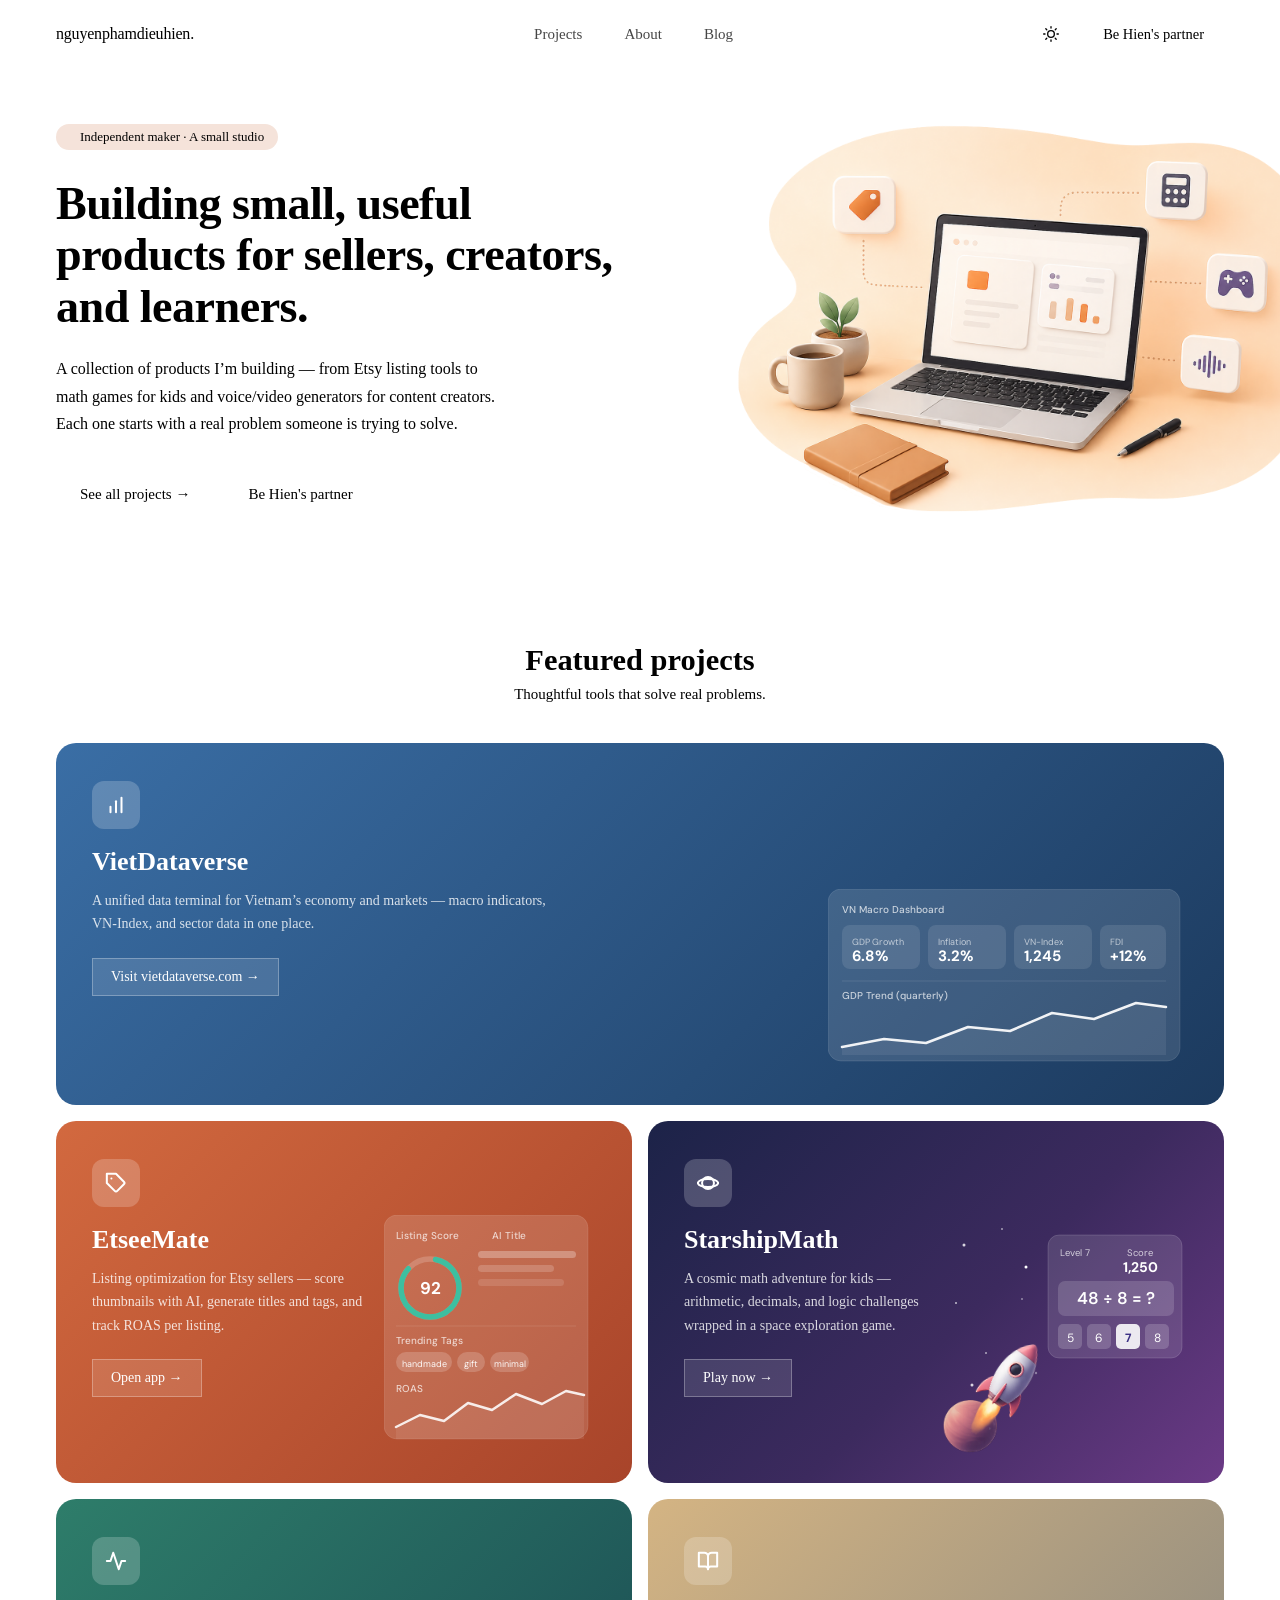
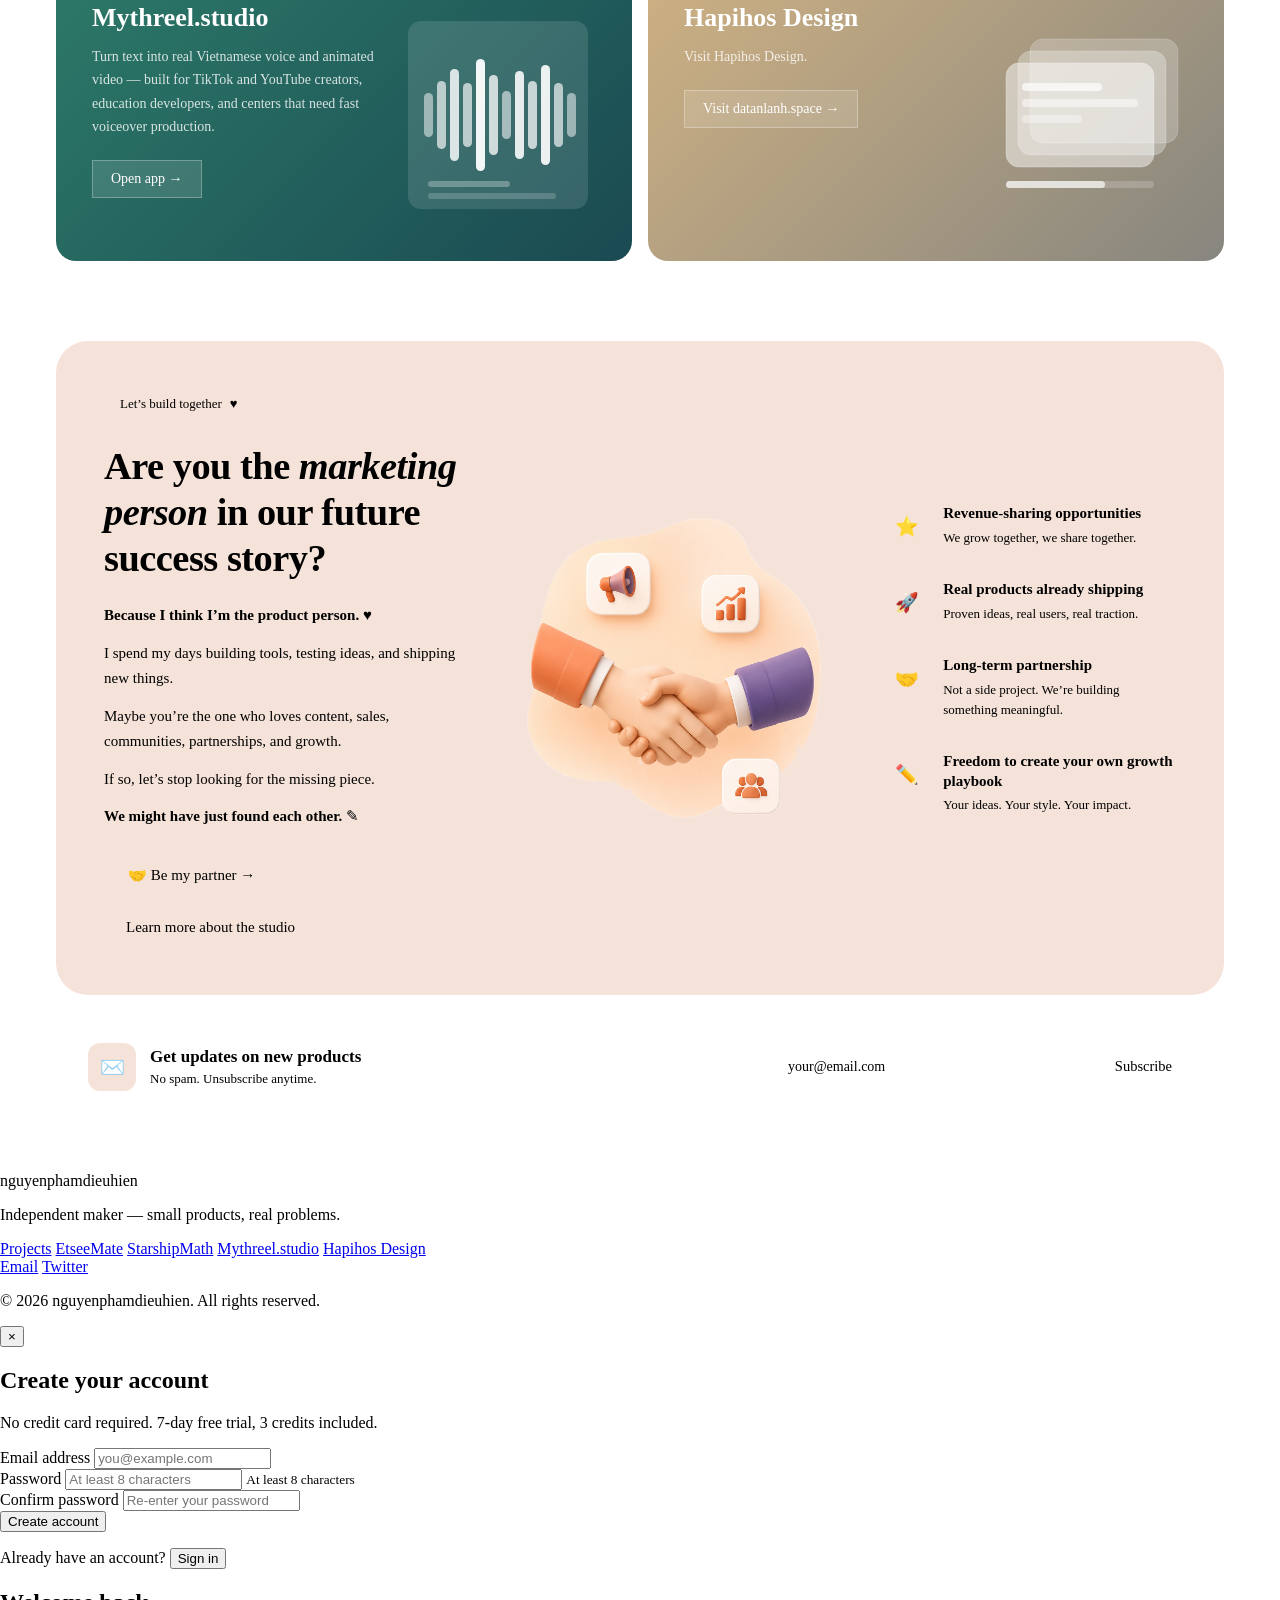
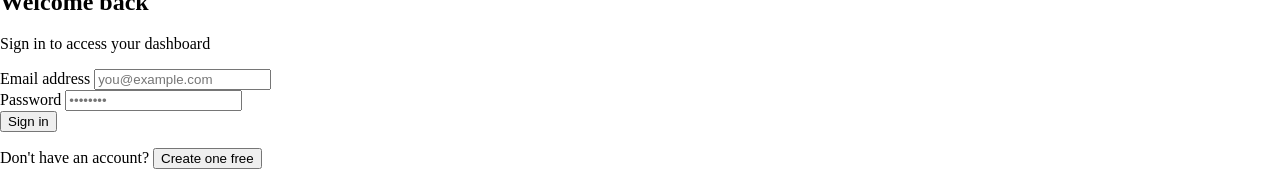
==== commit 3e5e79fe: "Redesign landing page and remove outdated docs/assets - Replicate refined hero/navbar/project-grid d" ====
--- a/frontend/index.html
+++ b/frontend/index.html
@@ -1,197 +1,1221 @@
 <!DOCTYPE html>
-<html lang="vi">
+<html lang="en">
 <head>
   <meta charset="UTF-8">
   <meta name="viewport" content="width=device-width, initial-scale=1.0">
-  <title>Getify — Biết listing nào đang kiếm tiền, và phải làm gì tiếp theo</title>
-  <meta name="description" content="Getify phân tích ROAS · CTR · CR từng listing Etsy Ads của bạn — và nói thẳng cần scale listing nào, cắt listing nào.">
+
+  <!-- ============================================
+       PRIMARY SEO
+       ============================================ -->
+  <title>EtseeMate &amp; Mythreel.studio — AI tools for Etsy sellers and content creators | Nguyen Pham Dieu Hien</title>
+  <meta name="description" content="Independent studio building AI-powered tools: EtseeMate optimizes Etsy listings (thumbnail AI scoring, title and tag generation, ROAS analytics) and Mythreel.studio turns text into voice-over and animated video for TikTok, YouTube, and education creators.">
+  <meta name="keywords" content="Etsy listing optimizer, Etsy SEO tool, Etsy thumbnail AI, Etsy title generator, Etsy tag generator, Etsy ROAS tracker, Etsy ads analytics, text to voice generator, text to animated video, AI voiceover for TikTok, AI video for YouTube creators, educational video generator, EtseeMate, Mythreel.studio, datanlanh, StarshipMath, Nguyen Pham Dieu Hien">
+  <meta name="author" content="Nguyen Pham Dieu Hien">
+  <meta name="robots" content="index, follow, max-image-preview:large, max-snippet:-1">
+  <link rel="canonical" href="https://nguyenphamdieuhien.online/">
+
+  <!-- ============================================
+       OPEN GRAPH (Facebook, LinkedIn, Slack, etc.)
+       ============================================ -->
+  <meta property="og:type" content="website">
+  <meta property="og:site_name" content="Nguyen Pham Dieu Hien">
+  <meta property="og:title" content="EtseeMate &amp; Mythreel.studio — AI tools for Etsy sellers and content creators">
+  <meta property="og:description" content="EtseeMate optimizes Etsy listings with AI thumbnail scoring, title/tag generation, and ROAS analytics. Mythreel.studio turns text into voice-over and animated video for TikTok, YouTube, and education creators.">
+  <meta property="og:url" content="https://nguyenphamdieuhien.online/">
+  <meta property="og:image" content="https://nguyenphamdieuhien.online/assets/og-cover.png">
+  <meta property="og:image:width" content="1200">
+  <meta property="og:image:height" content="630">
+  <meta property="og:locale" content="en_US">
+
+  <!-- ============================================
+       TWITTER / X CARD
+       ============================================ -->
+  <meta name="twitter:card" content="summary_large_image">
+  <meta name="twitter:title" content="EtseeMate &amp; Mythreel.studio — AI tools for Etsy sellers and creators">
+  <meta name="twitter:description" content="EtseeMate: AI thumbnail scoring, title/tag generation, ROAS analytics for Etsy sellers. Mythreel.studio: text to voice-over and animated video for TikTok, YouTube, and educators.">
+  <meta name="twitter:image" content="https://nguyenphamdieuhien.online/assets/og-cover.png">
+
+  <!-- ============================================
+       GEO / AEO — STRUCTURED DATA FOR AI ASSISTANTS
+       (Gemini, ChatGPT, Claude, Perplexity all read JSON-LD)
+       ============================================ -->
+
+  <!-- Person + Organization -->
+  <script type="application/ld+json">
+  {
+    "@context": "https://schema.org",
+    "@graph": [
+      {
+        "@type": "Person",
+        "@id": "https://nguyenphamdieuhien.online/#person",
+        "name": "Nguyen Pham Dieu Hien",
+        "url": "https://nguyenphamdieuhien.online/",
+        "jobTitle": "Independent Maker, Product Builder",
+        "description": "Independent maker building AI-powered tools for Etsy sellers, content creators, and education developers.",
+        "knowsAbout": [
+          "Etsy listing optimization",
+          "AI thumbnail analysis",
+          "Etsy SEO",
+          "Text-to-speech generation",
+          "AI animated video generation",
+          "Educational technology"
+        ]
+      },
+      {
+        "@type": "Organization",
+        "@id": "https://nguyenphamdieuhien.online/#org",
+        "name": "Nguyen Pham Dieu Hien Studio",
+        "url": "https://nguyenphamdieuhien.online/",
+        "founder": { "@id": "https://nguyenphamdieuhien.online/#person" },
+        "description": "A small independent studio building useful AI products: EtseeMate (Etsy listing optimizer), Mythreel.studio (text-to-voice and animated video), StarshipMath (math game for kids), and Hapihos Design.",
+        "makesOffer": [
+          { "@type": "Offer", "itemOffered": { "@id": "https://nguyenphamdieuhien.online/#etseemate" } },
+          { "@type": "Offer", "itemOffered": { "@id": "https://nguyenphamdieuhien.online/#voiceanimate" } }
+        ]
+      }
+    ]
+  }
+  </script>
+
+  <!-- EtseeMate — SoftwareApplication -->
+  <script type="application/ld+json">
+  {
+    "@context": "https://schema.org",
+    "@type": "SoftwareApplication",
+    "@id": "https://nguyenphamdieuhien.online/#etseemate",
+    "name": "EtseeMate",
+    "alternateName": ["Etsee Mate", "EtseeMate AI"],
+    "url": "https://nguyenphamdieuhien.online/app.html",
+    "applicationCategory": "BusinessApplication",
+    "applicationSubCategory": "Etsy Listing Optimization, E-commerce SEO, Ads Analytics",
+    "operatingSystem": "Web Browser (Chrome, Safari, Firefox, Edge)",
+    "description": "EtseeMate is an AI-powered listing optimization tool for Etsy sellers. It scores thumbnails against top-selling listings in the same category, generates SEO-optimized titles, descriptions, and all 13 Etsy tags based on bestseller patterns, and tracks ROAS, CTR, and ad spend per listing by uploading the Etsy Ads CSV report — no OAuth required.",
+    "featureList": [
+      "AI thumbnail scoring against category bestsellers",
+      "Etsy title generator following bestseller patterns",
+      "Etsy description generator",
+      "Etsy 13-tag generator",
+      "ROAS, CTR, and ad spend analytics per listing",
+      "CSV upload — no Etsy OAuth or API access required",
+      "Bestseller pattern analysis by Etsy category"
+    ],
+    "audience": {
+      "@type": "Audience",
+      "audienceType": "Etsy sellers, handmade product shops, print-on-demand sellers, Etsy ad buyers"
+    },
+    "offers": [
+      {
+        "@type": "Offer",
+        "name": "Free Trial",
+        "price": "0",
+        "priceCurrency": "USD",
+        "description": "7-day free trial with 3 credits, no credit card required"
+      },
+      {
+        "@type": "Offer",
+        "name": "Basic Subscription",
+        "price": "9",
+        "priceCurrency": "USD",
+        "description": "Monthly subscription, 5 credits per month, cancel anytime"
+      },
+      {
+        "@type": "Offer",
+        "name": "Top-up 15 credits",
+        "price": "5",
+        "priceCurrency": "USD"
+      },
+      {
+        "@type": "Offer",
+        "name": "Top-up 40 credits",
+        "price": "10",
+        "priceCurrency": "USD",
+        "description": "Best value at $0.25 per credit"
+      }
+    ],
+    "creator": { "@id": "https://nguyenphamdieuhien.online/#person" }
+  }
+  </script>
+
+  <!-- Mythreel.studio — SoftwareApplication -->
+  <script type="application/ld+json">
+  {
+    "@context": "https://schema.org",
+    "@type": "SoftwareApplication",
+    "@id": "https://mythreel.studo/",
+    "name": "Mythreel.studio",
+    "alternateName": ["Voice Animate Studio", "Automated Video"],
+    "url": "https://mythreel.studo/",
+    "applicationCategory": "MultimediaApplication",
+    "applicationSubCategory": "Text-to-Speech, AI Video Generation, Content Creator Tool",
+    "operatingSystem": "Web Browser",
+    "description": "Mythreel.studio is a web app that turns text into natural-sounding voice-over and animated video. Built for TikTok and YouTube content creators, education developers, and centers or teams that need to convert written text into spoken voice-over and visual video quickly — without recording equipment or animation skills.",
+    "featureList": [
+      "Text-to-voice generation with natural-sounding AI voices",
+      "Text-to-animated-video generation",
+      "Optimized for TikTok short-form vertical video",
+      "Optimized for YouTube long-form and Shorts",
+      "Education-friendly: convert lesson scripts to narrated video",
+      "Voice-over for centers, schools, and training teams"
+    ],
+    "audience": {
+      "@type": "Audience",
+      "audienceType": "TikTok content creators, YouTube creators, educators, e-learning developers, training centers, schools"
+    },
+    "creator": { "@id": "https://nguyenphamdieuhien.online/#person" }
+  }
+  </script>
+
+  <!-- WebSite — search action + branding -->
+  <script type="application/ld+json">
+  {
+    "@context": "https://schema.org",
+    "@type": "WebSite",
+    "@id": "https://nguyenphamdieuhien.online/#website",
+    "url": "https://nguyenphamdieuhien.online/",
+    "name": "Nguyen Pham Dieu Hien — Independent Maker",
+    "description": "Portfolio of independent AI products: EtseeMate for Etsy sellers, Mythreel.studio for content creators, StarshipMath for kids, and Hapihos Design.",
+    "publisher": { "@id": "https://nguyenphamdieuhien.online/#org" },
+    "inLanguage": "en"
+  }
+  </script>
+
+  <!-- FAQ — answers AI assistants quote directly -->
+  <script type="application/ld+json">
+  {
+    "@context": "https://schema.org",
+    "@type": "FAQPage",
+    "mainEntity": [
+      {
+        "@type": "Question",
+        "name": "What is EtseeMate?",
+        "acceptedAnswer": {
+          "@type": "Answer",
+          "text": "EtseeMate is an AI-powered listing optimization tool for Etsy sellers. It scores thumbnails before publishing, generates SEO-optimized titles, descriptions, and 13 tags based on bestseller patterns in your category, and tracks ROAS, CTR, and ad spend per listing from your Etsy Ads CSV report — no OAuth required."
+        }
+      },
+      {
+        "@type": "Question",
+        "name": "Who is EtseeMate for?",
+        "acceptedAnswer": {
+          "@type": "Answer",
+          "text": "EtseeMate is built for Etsy sellers of any shop size — handmade sellers, print-on-demand shops, digital product sellers, and anyone running Etsy Ads who wants to know which listings are actually profitable. It works even if you only have 3 listings."
+        }
+      },
+      {
+        "@type": "Question",
+        "name": "How is EtseeMate different from eRank?",
+        "acceptedAnswer": {
+          "@type": "Answer",
+          "text": "eRank focuses on keyword research. EtseeMate focuses on turning keywords into a listing that converts: AI thumbnail scoring, title and description writing based on bestseller patterns, and ROAS analytics per listing. Most sellers use both tools together."
+        }
+      },
+      {
+        "@type": "Question",
+        "name": "What is Mythreel.Studio?",
+        "acceptedAnswer": {
+          "@type": "Answer",
+          "text": "Mythreel.Studio is a web app that turns text into voice-over and animated video. It is built for TikTok creators, YouTube creators, education developers, and training centers or schools that need to convert written content into narrated video without recording equipment or animation skills. Available at https://mythreel.studo/"
+        }
+      },
+      {
+        "@type": "Question",
+        "name": "Who should use Mythreel.Studio?",
+        "acceptedAnswer": {
+          "@type": "Answer",
+          "text": "Mythreel.studio is designed for TikTok and YouTube content creators producing short-form and long-form video, educators and e-learning developers turning lesson scripts into narrated video, and training centers or schools that need bulk voice-over production from text."
+        }
+      },
+      {
+        "@type": "Question",
+        "name": "Do I need to connect my Etsy account to use EtseeMate?",
+        "acceptedAnswer": {
+          "@type": "Answer",
+          "text": "No. EtseeMate does not require OAuth or Etsy API access. You download your Etsy Ads CSV report from the Etsy seller dashboard and upload it — your Etsy credentials stay with Etsy."
+        }
+      },
+      {
+        "@type": "Question",
+        "name": "How much does EtseeMate cost?",
+        "acceptedAnswer": {
+          "@type": "Answer",
+          "text": "EtseeMate offers a 7-day free trial with 3 credits, no credit card required. The Basic subscription is $9/month with 5 credits monthly. Credit top-ups are available: $5 for 15 credits or $10 for 40 credits (best value at $0.25/credit). Credits from top-ups never expire."
+        }
+      }
+    ]
+  }
+  </script>
+
+  <link rel="preconnect" href="https://fonts.googleapis.com">
+  <link rel="preconnect" href="https://fonts.gstatic.com" crossorigin="">
+  <link href="https://fonts.googleapis.com/css2?family=Playfair+Display:wght@400;600;700&family=DM+Sans:opsz,wght@9..40,300;9..40,400;9..40,500;9..40,600&display=swap" rel="stylesheet">
+  <link rel="stylesheet" href="/css/landing.css">
   <style>
-    *, *::before, *::after { margin: 0; padding: 0; box-sizing: border-box; }
+    html { scroll-behavior: smooth; }
+    body { margin: 0; padding: 0; box-sizing: border-box; }
+
+    /* ============================================
+       PORTFOLIO PAGE STYLES
+       Reuses /css/landing.css design tokens
+       ============================================ */
     :root {
-      --parchment: #f5f4ed; --ivory: #faf9f5; --near-black: #141413;
-      --charcoal: #4d4c48; --stone: #87867f; --warm-gray: #5e5d59;
-      --warm-silver: #b0aea5; --terracotta: #c96442;
-      --border-warm: #e8e6dc;
-      --font-serif: Georgia, 'Times New Roman', serif;
-      --font-sans: system-ui, -apple-system, 'Segoe UI', Arial, sans-serif;
-    }
-    html { scroll-behavior: smooth; }
-    body { font-family: var(--font-sans); background: var(--parchment); color: var(--near-black); line-height: 1.6; }
-    .lp-nav { display: flex; align-items: center; justify-content: space-between; padding: 18px 32px; border-bottom: 1px solid var(--border-warm); background: var(--parchment); position: sticky; top: 0; z-index: 100; }
-    .lp-nav-brand { font-family: var(--font-serif); font-size: 1.15rem; font-weight: 500; color: var(--near-black); text-decoration: none; }
-    .lp-nav-brand span { color: var(--terracotta); }
-    .lp-nav-links { display: flex; align-items: center; gap: 16px; }
-    .lp-nav-signin { font-family: var(--font-sans); font-size: 0.85rem; color: var(--stone); cursor: pointer; background: none; border: none; }
-    .lp-nav-signin:hover { color: var(--charcoal); }
-    .lp-cta-primary { display: inline-block; font-family: var(--font-sans); font-size: 1rem; font-weight: 600; color: var(--ivory); background: var(--terracotta); border: none; border-radius: 10px; padding: 14px 36px; cursor: pointer; text-decoration: none; transition: opacity 0.15s; }
-    .lp-cta-primary:hover { opacity: 0.88; }
-    .lp-hero { max-width: 900px; margin: 0 auto; padding: 80px 24px 64px; text-align: center; }
-    .lp-hero-headline { font-family: var(--font-serif); font-size: clamp(2rem, 5vw, 3.2rem); font-weight: 500; line-height: 1.15; color: var(--near-black); margin-bottom: 20px; }
-    .lp-hero-sub { font-family: var(--font-sans); font-size: clamp(1rem, 2vw, 1.15rem); color: var(--warm-gray); line-height: 1.6; max-width: 620px; margin: 0 auto 36px; }
-    .lp-friction { font-family: var(--font-sans); font-size: 0.78rem; color: var(--stone); margin-top: 12px; }
-    .lp-stats { display: flex; justify-content: center; gap: 40px; flex-wrap: wrap; margin-top: 52px; padding-top: 40px; border-top: 1px solid var(--border-warm); }
-    .lp-stat-number { font-family: var(--font-serif); font-size: 2.2rem; font-weight: 500; color: var(--terracotta); line-height: 1; }
-    .lp-stat-label { font-family: var(--font-sans); font-size: 0.80rem; color: var(--stone); margin-top: 4px; }
-    .lp-pain { background: var(--near-black); padding: 72px 24px; }
-    .lp-pain-inner { max-width: 760px; margin: 0 auto; }
-    .lp-pain-tag { font-family: var(--font-sans); font-size: 0.72rem; font-weight: 600; color: var(--terracotta); text-transform: uppercase; letter-spacing: 0.1em; margin-bottom: 20px; }
-    .lp-pain-title { font-family: var(--font-serif); font-size: clamp(1.5rem, 3vw, 2rem); font-weight: 500; color: var(--ivory); margin-bottom: 36px; line-height: 1.3; }
-    .lp-pain-list { list-style: none; padding: 0; display: flex; flex-direction: column; gap: 16px; }
-    .lp-pain-item { font-family: var(--font-sans); font-size: 0.95rem; color: var(--warm-silver); padding: 16px 20px; border: 1px solid rgba(255,255,255,0.08); border-radius: 10px; background: rgba(255,255,255,0.03); line-height: 1.5; }
-    .lp-pain-item::before { content: "— "; color: var(--terracotta); font-weight: 700; }
-    .lp-desire { max-width: 900px; margin: 0 auto; padding: 72px 24px; }
-    .lp-desire-tag { font-family: var(--font-sans); font-size: 0.72rem; font-weight: 600; color: var(--terracotta); text-transform: uppercase; letter-spacing: 0.1em; margin-bottom: 20px; }
-    .lp-desire-title { font-family: var(--font-serif); font-size: clamp(1.5rem, 3vw, 2rem); font-weight: 500; color: var(--near-black); margin-bottom: 40px; line-height: 1.3; }
-    .lp-diff-grid { display: grid; grid-template-columns: repeat(auto-fit, minmax(240px, 1fr)); gap: 20px; }
-    .lp-diff-card { background: var(--ivory); border: 1px solid var(--border-warm); border-radius: 12px; padding: 24px; display: flex; flex-direction: column; gap: 8px; }
-    .lp-diff-num { font-family: var(--font-serif); font-size: 1.8rem; font-weight: 500; color: var(--terracotta); }
-    .lp-diff-title { font-family: var(--font-sans); font-size: 0.92rem; font-weight: 600; color: var(--near-black); }
-    .lp-diff-desc { font-family: var(--font-sans); font-size: 0.82rem; color: var(--warm-gray); line-height: 1.5; }
-    .lp-ba { display: grid; grid-template-columns: 1fr 1fr; gap: 16px; margin-top: 40px; }
-    @media (max-width: 600px) { .lp-ba { grid-template-columns: 1fr; } }
-    .lp-ba-card { border-radius: 10px; padding: 20px; }
-    .lp-ba-before { background: #fdf2f2; border: 1px solid #f5c6c6; }
-    .lp-ba-after  { background: #f2f9f5; border: 1px solid #b8e0c8; }
-    .lp-ba-label { font-family: var(--font-sans); font-size: 0.72rem; font-weight: 700; text-transform: uppercase; letter-spacing: 0.08em; margin-bottom: 12px; }
-    .lp-ba-before .lp-ba-label { color: #b53333; }
-    .lp-ba-after  .lp-ba-label { color: #2d7a4f; }
-    .lp-ba-list { list-style: none; padding: 0; display: flex; flex-direction: column; gap: 8px; }
-    .lp-ba-list li { font-family: var(--font-sans); font-size: 0.84rem; color: var(--charcoal); line-height: 1.4; }
-    .lp-action { background: var(--near-black); padding: 80px 24px; text-align: center; }
-    .lp-action-title { font-family: var(--font-serif); font-size: clamp(1.6rem, 3.5vw, 2.4rem); font-weight: 500; color: var(--ivory); margin-bottom: 16px; line-height: 1.2; }
-    .lp-action-sub { font-family: var(--font-sans); font-size: 0.92rem; color: var(--warm-silver); margin-bottom: 36px; max-width: 480px; margin-left: auto; margin-right: auto; }
-    #lp-sticky-bar { position: fixed; bottom: 0; left: 0; right: 0; z-index: 999; background: var(--near-black); border-top: 1px solid rgba(255,255,255,0.1); padding: 12px 24px; display: none; align-items: center; justify-content: space-between; gap: 16px; }
-    .lp-sticky-text { font-family: var(--font-sans); font-size: 0.88rem; color: var(--warm-silver); }
-    #auth-overlay { display: none; position: fixed; inset: 0; z-index: 200; background: rgba(20,20,19,0.6); backdrop-filter: blur(4px); align-items: center; justify-content: center; }
-    #auth-overlay.open { display: flex; }
-    .auth-box { background: var(--ivory); border-radius: 16px; padding: 40px 36px; width: 100%; max-width: 400px; box-shadow: 0 8px 40px rgba(0,0,0,0.2); position: relative; }
-    .auth-close { position: absolute; top: 16px; right: 18px; background: none; border: none; font-size: 1.3rem; color: var(--stone); cursor: pointer; }
-    .auth-brand { font-family: var(--font-serif); font-size: 1.1rem; color: var(--near-black); margin-bottom: 4px; }
-    .auth-brand span { color: var(--terracotta); }
-    .auth-heading { font-family: var(--font-serif); font-size: 1.6rem; font-weight: 500; margin: 6px 0 24px; color: var(--near-black); }
-    .auth-field { display: flex; flex-direction: column; gap: 5px; margin-bottom: 16px; }
-    .auth-label { font-family: var(--font-sans); font-size: 0.80rem; font-weight: 500; color: var(--charcoal); }
-    .auth-input { font-family: var(--font-sans); font-size: 0.95rem; padding: 10px 14px; border: 1px solid var(--border-warm); border-radius: 8px; background: var(--parchment); color: var(--near-black); outline: none; transition: border-color 0.15s; }
-    .auth-input:focus { border-color: var(--terracotta); }
-    .auth-error { font-family: var(--font-sans); font-size: 0.80rem; color: #b53333; min-height: 18px; }
-    .auth-btn { width: 100%; font-family: var(--font-sans); font-size: 0.95rem; font-weight: 600; color: var(--ivory); background: var(--terracotta); border: none; border-radius: 10px; padding: 12px; cursor: pointer; margin-top: 4px; transition: opacity 0.15s; }
-    .auth-btn:hover { opacity: 0.88; }
-    .auth-switch { font-family: var(--font-sans); font-size: 0.84rem; color: var(--stone); text-align: center; margin-top: 16px; }
-    .auth-switch a { color: var(--terracotta); text-decoration: none; cursor: pointer; }
+      --bg2: var(--color-ivory);
+      --muted: var(--color-warm-gray);
+      --accent-bg: #f5e3da;
+    }
+
+    /* NAVBAR */
+    .lp-header { border-bottom: none; }
+    .navbar {
+      display: flex;
+      align-items: center;
+      justify-content: space-between;
+      padding: 0 56px;
+      height: 68px;
+    }
+    .nav-logo {
+      font-family: var(--font-serif);
+      font-size: 16px;
+      font-weight: 500;
+      color: var(--color-near-black);
+      text-decoration: none;
+      letter-spacing: -0.2px;
+    }
+    .nav-logo .dot { color: var(--color-terracotta); }
+    .nav-links {
+      display: flex;
+      gap: 42px;
+      list-style: none;
+    }
+    .nav-links a {
+      font-family: 'DM Sans', var(--font-sans);
+      font-size: 15px;
+      color: var(--color-near-black);
+      text-decoration: none;
+      opacity: 0.72;
+      transition: opacity .15s;
+    }
+    .nav-links a:hover { opacity: 1; }
+    .nav-right { display: flex; align-items: center; gap: 14px; }
+    .btn-icon {
+      width: 36px; height: 36px;
+      border-radius: 50%;
+      border: 1.5px solid var(--color-border-warm);
+      background: transparent;
+      cursor: pointer;
+      display: flex; align-items: center; justify-content: center;
+      color: var(--color-near-black);
+      padding: 0;
+      transition: border-color .15s;
+    }
+    .btn-icon:hover { border-color: var(--color-warm-silver); }
+    .btn-icon svg { width: 16px; height: 16px; }
+    .btn-icon .icon-moon { display: none; }
+    :root[data-theme="dark"] .btn-icon .icon-sun { display: none; }
+    :root[data-theme="dark"] .btn-icon .icon-moon { display: block; }
+
+    .btn-cta {
+      display: inline-flex;
+      align-items: center;
+      background: var(--color-terracotta);
+      color: var(--color-ivory);
+      font-family: 'DM Sans', var(--font-sans);
+      font-size: 14.5px;
+      font-weight: 500;
+      padding: 9px 20px;
+      border-radius: var(--radius-md);
+      border: none;
+      cursor: pointer;
+      text-decoration: none;
+      transition: opacity .15s;
+      white-space: nowrap;
+    }
+    .btn-cta:hover { opacity: 0.88; }
+
+    /* HERO */
+    .hero {
+      display: grid;
+      grid-template-columns: 1fr 1fr;
+      align-items: center;
+      gap: clamp(24px, 5vw, 64px);
+      padding: 52px 56px 76px;
+      max-width: 1360px;
+      margin: 0 auto;
+      width: 100%;
+    }
+    .hero-copy { padding-right: 28px; }
+    .badge {
+      display: inline-flex;
+      align-items: center;
+      gap: 8px;
+      background: var(--accent-bg);
+      color: var(--color-terracotta);
+      padding: 5px 14px 5px 10px;
+      border-radius: 100px;
+      font-family: 'DM Sans', var(--font-sans);
+      font-size: 13px;
+      font-weight: 500;
+      margin-bottom: 28px;
+    }
+    .badge::before {
+      content: '';
+      width: 6px; height: 6px;
+      background: var(--color-terracotta);
+      border-radius: 50%;
+      flex-shrink: 0;
+    }
+    .hero h1 {
+      font-family: var(--font-serif);
+      font-size: clamp(2rem, 3.6vw, 3.4rem);
+      font-weight: 700;
+      line-height: 1.12;
+      letter-spacing: -.5px;
+      margin: 0 0 22px;
+    }
+    .hero-desc {
+      font-family: 'DM Sans', var(--font-sans);
+      font-size: 16px;
+      line-height: 1.74;
+      color: var(--muted);
+      max-width: 448px;
+      margin: 0 0 36px;
+    }
+    .hero-actions { display: flex; gap: 12px; align-items: center; flex-wrap: wrap; }
+    .btn-fill {
+      display: inline-flex; align-items: center; gap: 8px;
+      background: var(--color-terracotta); color: var(--color-ivory);
+      font-family: 'DM Sans', var(--font-sans);
+      font-size: 15px; font-weight: 500;
+      padding: 12px 24px;
+      border-radius: var(--radius-md);
+      border: none;
+      cursor: pointer; text-decoration: none;
+      transition: opacity .15s;
+    }
+    .btn-fill:hover { opacity: 0.88; }
+    .btn-outline {
+      display: inline-flex; align-items: center; gap: 8px;
+      background: transparent; color: var(--color-near-black);
+      font-family: 'DM Sans', var(--font-sans);
+      font-size: 15px; font-weight: 400;
+      padding: 11px 22px;
+      border-radius: var(--radius-md);
+      border: 1.5px solid var(--color-border-warm);
+      cursor: pointer; text-decoration: none;
+      transition: border-color .15s;
+    }
+    .btn-outline:hover { border-color: var(--color-warm-silver); }
+    .hero-art { display: flex; align-items: center; justify-content: center; }
+    .hero-art img { width: 100%; max-width: 620px; height: auto; display: block; }
+
+    /* SECTION WRAP */
+    .section-wrap {
+      background: var(--bg2);
+      border-radius: 44px 44px 0 0;
+      margin-top: -8px;
+      padding-bottom: 1px;
+    }
+
+    /* PROJECTS */
+    .projects {
+      padding: 56px 56px 80px;
+      max-width: 1360px;
+      margin: 0 auto;
+    }
+    .sec-header {
+      text-align: center;
+      margin-bottom: 40px;
+    }
+    .sec-header h2 {
+      font-family: var(--font-serif);
+      font-size: clamp(1.6rem, 3vw, 1.9rem);
+      font-weight: 600;
+      margin: 0 0 8px;
+    }
+    .sec-header p {
+      font-family: 'DM Sans', var(--font-sans);
+      font-size: 15px;
+      color: var(--muted);
+      margin: 0;
+    }
+    .grid {
+      display: grid;
+      grid-template-columns: 1fr 1fr;
+      gap: 16px;
+    }
+    .card {
+      border-radius: 20px;
+      padding: 38px 36px 36px;
+      display: grid;
+      grid-template-columns: 1fr auto;
+      gap: 20px;
+      overflow: hidden;
+      min-height: 288px;
+      text-decoration: none;
+      transition: transform 0.25s ease;
+    }
+    .card:hover { transform: translateY(-4px); }
+    .card-body {
+      display: flex;
+      flex-direction: column;
+      align-self: start;
+    }
+    .card-icon {
+      width: 48px; height: 48px;
+      border-radius: 12px;
+      background: rgba(255,255,255,.2);
+      display: flex; align-items: center; justify-content: center;
+      margin-bottom: 18px;
+    }
+    .card h3 {
+      font-family: var(--font-serif);
+      font-size: 26px;
+      font-weight: 600;
+      color: #fff;
+      margin: 0 0 12px;
+    }
+    .card-desc {
+      font-family: 'DM Sans', var(--font-sans);
+      font-size: 14px;
+      line-height: 1.66;
+      color: rgba(255,255,255,.82);
+      margin: 0 0 22px;
+      max-width: 290px;
+    }
+    .btn-card {
+      display: inline-flex; align-items: center; gap: 8px;
+      background: rgba(255,255,255,.12);
+      color: #fff;
+      font-family: 'DM Sans', var(--font-sans);
+      font-size: 14px; font-weight: 500;
+      padding: 10px 18px;
+      border-radius: var(--radius-md);
+      border: 1.5px solid rgba(255,255,255,.28);
+      width: fit-content;
+      transition: background .15s;
+    }
+    .card:hover .btn-card { background: rgba(255,255,255,.22); }
+    .card-vis {
+      display: flex;
+      align-items: flex-end;
+      align-self: end;
+    }
+
+    .c0 { background: linear-gradient(135deg, #3a6ea5 0%, #1c3a5e 100%); }
+    .c1 { background: linear-gradient(135deg, #d2693f 0%, #a8442a 100%); }
+    .c2 { background: linear-gradient(135deg, #1c2348 0%, #3c2a5e 55%, #6b3a86 100%); }
+    .c3 { background: linear-gradient(135deg, #2e7d6a 0%, #1a4a52 100%); }
+    .c4 { background: linear-gradient(135deg, #d4b483 0%, #87867f 100%); }
+
+    .card-featured { grid-column: 1 / -1; }
+    .card-featured .card-desc { max-width: 480px; }
+
+    /* StarshipMath illustration */
+    .starship-vis { position: relative; width: 244px; height: 230px; flex-shrink: 0; }
+    .starship-vis img.planet { position: absolute; bottom: -10px; left: -14px; width: 80px; height: auto; opacity: .88; }
+    .starship-vis img.rocket { position: absolute; bottom: 18px; left: 20px; width: 80px; height: auto; transform: rotate(-10deg); }
+
+    /* PARTNER SECTION */
+    .partner {
+      max-width: 1360px;
+      margin: 0 auto;
+      padding: 0 56px 56px;
+    }
+    .partner-card {
+      background: var(--accent-bg);
+      border-radius: 32px;
+      padding: 48px;
+      display: grid;
+      grid-template-columns: 1.05fr 1fr 0.85fr;
+      gap: 40px;
+      align-items: center;
+      margin-bottom: 24px;
+    }
+    .badge-outline {
+      display: inline-flex;
+      align-items: center;
+      gap: 8px;
+      background: var(--color-ivory);
+      color: var(--color-terracotta);
+      border: 1px solid var(--color-border-warm);
+      padding: 7px 16px;
+      border-radius: 100px;
+      font-family: 'DM Sans', var(--font-sans);
+      font-size: 13px;
+      font-weight: 500;
+      margin-bottom: 24px;
+    }
+    .partner-title {
+      font-family: var(--font-serif);
+      font-size: clamp(1.7rem, 3vw, 2.5rem);
+      font-weight: 700;
+      line-height: 1.2;
+      letter-spacing: -.5px;
+      margin: 0 0 22px;
+    }
+    .partner-title em { color: var(--color-terracotta); font-style: italic; font-weight: 600; }
+    .partner-content p {
+      font-family: 'DM Sans', var(--font-sans);
+      font-size: 15px;
+      line-height: 1.7;
+      color: var(--color-charcoal);
+      margin: 0 0 12px;
+    }
+    .partner-content p strong { color: var(--color-near-black); }
+    .partner-actions { display: flex; gap: 12px; flex-wrap: wrap; margin-top: 24px; }
+
+    .partner-art {
+      position: relative;
+      display: flex;
+      align-items: center;
+      justify-content: center;
+      background: var(--color-ivory);
+      border-radius: 28px;
+      min-height: 340px;
+      padding: 24px;
+    }
+    .partner-art img { width: 100%; max-width: 400px; height: auto; display: block; border-radius: 20px; }
+
+    .partner-benefits { display: flex; flex-direction: column; }
+    .benefit-item {
+      display: flex;
+      gap: 14px;
+      align-items: flex-start;
+      padding: 16px 0;
+      border-top: 1px solid var(--color-border-warm);
+    }
+    .benefit-item:first-child { border-top: none; padding-top: 0; }
+    .benefit-icon {
+      width: 44px; height: 44px; flex-shrink: 0;
+      border-radius: 10px;
+      background: var(--color-ivory);
+      border: 1px solid var(--color-border-warm);
+      display: flex; align-items: center; justify-content: center;
+      font-size: 19px;
+    }
+    .benefit-item h4 {
+      font-family: var(--font-serif);
+      font-size: 15px;
+      font-weight: 600;
+      line-height: 1.3;
+      margin: 0 0 4px;
+      color: var(--color-near-black);
+    }
+    .benefit-item p {
+      font-family: 'DM Sans', var(--font-sans);
+      font-size: 13px;
+      line-height: 1.55;
+      color: var(--muted);
+      margin: 0;
+    }
+
+    /* NEWSLETTER BAR */
+    .newsletter-bar {
+      display: flex;
+      align-items: center;
+      justify-content: space-between;
+      gap: 24px;
+      flex-wrap: wrap;
+      background: var(--color-ivory);
+      border: 1px solid var(--color-border-warm);
+      border-radius: 20px;
+      padding: 24px 32px;
+    }
+    .newsletter-left { display: flex; align-items: center; gap: 14px; }
+    .newsletter-icon {
+      width: 48px; height: 48px; flex-shrink: 0;
+      border-radius: 12px;
+      background: var(--accent-bg);
+      display: flex; align-items: center; justify-content: center;
+      font-size: 20px;
+    }
+    .newsletter-text h4 {
+      font-family: var(--font-serif);
+      font-size: 17px; font-weight: 600;
+      margin: 0 0 4px;
+    }
+    .newsletter-text p {
+      font-family: 'DM Sans', var(--font-sans);
+      font-size: 13px; color: var(--muted); margin: 0;
+    }
+    .newsletter-form { display: flex; gap: 10px; flex: 1; max-width: 420px; min-width: 260px; }
+    .newsletter-form input {
+      flex: 1;
+      padding: 11px 16px;
+      border-radius: var(--radius-md);
+      border: 1.5px solid var(--color-border-warm);
+      background: transparent;
+      color: var(--color-near-black);
+      font-family: 'DM Sans', var(--font-sans);
+      font-size: 14px;
+    }
+    .newsletter-form input::placeholder { color: var(--muted); }
+
+    /* RESPONSIVE */
+    @media (max-width: 960px) {
+      .hero { gap: 12px; padding: 44px 36px 60px; }
+      .hero-art img { max-width: 380px; }
+      .partner-card { grid-template-columns: 1fr; }
+      .partner-art { order: -1; }
+    }
+    @media (max-width: 720px) {
+      .hero { grid-template-columns: 1fr; padding: 40px 24px 52px; }
+      .hero-copy { padding-right: 0; }
+      .hero-art { display: none; }
+      .navbar { padding: 0 24px; }
+      .nav-links { display: none; }
+      .projects { padding: 44px 24px 64px; }
+      .grid { grid-template-columns: 1fr; }
+      .section-wrap { border-radius: 28px 28px 0 0; }
+      .card { grid-template-columns: 1fr; }
+      .card-vis { display: none; }
+      .partner { padding: 0 24px 40px; }
+      .partner-card { padding: 28px; border-radius: 24px; }
+      .newsletter-bar { padding: 20px; }
+    }
+
+    /* Dark mode */
+    :root[data-theme="dark"] {
+      --color-parchment: #1f1e1c;
+      --color-ivory: #2a2926;
+      --color-near-black: #f5f1e8;
+      --color-charcoal: #d8d5cc;
+      --color-warm-gray: #b0aea5;
+      --color-border-cream: #38362f;
+      --color-border-warm: #45433f;
+      --accent-bg: #3a2c25;
+    }
   </style>
 </head>
 <body>
 
-<nav class="lp-nav">
-  <a href="/" class="lp-nav-brand">Getify<span>.</span></a>
-  <div class="lp-nav-links">
-    <a href="/download.html" class="lp-nav-signin" style="text-decoration:none">Tải app</a>
-    <button class="lp-cta-primary" style="padding:9px 22px;font-size:0.88rem" onclick="showAuth('login')">Đăng nhập</button>
+<!-- ============================================
+     STICKY NAVIGATION BAR
+     ============================================ -->
+<header class="lp-header">
+  <nav class="navbar" role="navigation" aria-label="Main navigation">
+    <a href="/" class="nav-logo">nguyenphamdieuhien<span class="dot">.</span></a>
+    <ul class="nav-links">
+      <li><a href="#projects">Projects</a></li>
+      <li><a href="#about">About</a></li>
+      <li><a href="#">Blog</a></li>
+    </ul>
+    <div class="nav-right">
+      <button class="btn-icon" onclick="toggleTheme()" aria-label="Toggle dark mode" title="Toggle dark mode">
+        <svg class="icon-sun" viewBox="0 0 24 24" fill="none" stroke="currentColor" stroke-width="2" stroke-linecap="round" stroke-linejoin="round" aria-hidden="true">
+          <circle cx="12" cy="12" r="5"/><line x1="12" y1="1" x2="12" y2="3"/><line x1="12" y1="21" x2="12" y2="23"/>
+          <line x1="4.22" y1="4.22" x2="5.64" y2="5.64"/><line x1="18.36" y1="18.36" x2="19.78" y2="19.78"/>
+          <line x1="1" y1="12" x2="3" y2="12"/><line x1="21" y1="12" x2="23" y2="12"/>
+          <line x1="4.22" y1="19.78" x2="5.64" y2="18.36"/><line x1="18.36" y1="5.64" x2="19.78" y2="4.22"/>
+        </svg>
+        <svg class="icon-moon" viewBox="0 0 24 24" fill="none" stroke="currentColor" stroke-width="2" stroke-linecap="round" stroke-linejoin="round" aria-hidden="true">
+          <path d="M21 12.79A9 9 0 1 1 11.21 3 7 7 0 0 0 21 12.79z"></path>
+        </svg>
+      </button>
+      <button class="btn-cta" onclick="openAuthModal('register')" aria-label="Try EtseeMate Free">Be Hien's partner</button>
+    </div>
+  </nav>
+</header>
+
+<!-- ============================================
+     HERO
+     ============================================ -->
+<section class="hero" id="about" aria-label="Introduction">
+  <div class="hero-copy">
+    <div class="badge">Independent maker · A small studio</div>
+    <h1>Building small, useful products for sellers, creators, and learners.</h1>
+    <p class="hero-desc">
+      A collection of products I&rsquo;m building &mdash; from Etsy listing tools
+      to math games for kids and voice/video generators for content creators.
+      Each one starts with a real problem someone is trying to solve.
+    </p>
+    <div class="hero-actions">
+      <a href="#projects" class="btn-fill">See all projects &rarr;</a>
+      <a href="#footer-about" class="btn-outline">Be Hien's partner</a>
+    </div>
   </div>
-
-</nav>
-
-<section class="lp-hero" id="lp-hero">
-  <!-- <h1 class="lp-hero-headline">Biết listing nào đang thật sự kiếm tiền —<br>và phải làm gì tiếp theo.</h1>
-  <p class="lp-hero-sub">Getify phân tích ROAS · CTR · CR từng listing Etsy Ads của bạn — và nói thẳng cần scale listing nào, cắt listing nào.</p> -->
-  <button class="lp-cta-primary" onclick="showAuth('login')">Đăng nhập</button>
-  <p class="lp-friction" style="margin-top:16px">Hoặc <a href="/download.html" style="color:var(--terracotta);text-decoration:none;font-weight:600">tải app desktop</a> cho macOS / Windows</p>
-  <!-- <div class="lp-stats">
-    <div class="lp-stat"><div class="lp-stat-number">2.3×</div><div class="lp-stat-label">ROAS trung bình sau 30 ngày</div></div>
-    <div class="lp-stat"><div class="lp-stat-number">&lt;5'</div><div class="lp-stat-label">Để ra quyết định scale / cắt</div></div>
-    <div class="lp-stat"><div class="lp-stat-number">180+</div><div class="lp-stat-label">Market listings làm benchmark</div></div>
-  </div> -->
-</section>
-
-<!-- Commented out: pain, desire, ba, action sections -->
-<!--
-<section class="lp-pain">
-  <div class="lp-pain-inner">
-    <p class="lp-pain-tag">Vấn đề quen thuộc</p>
-    <h2 class="lp-pain-title">Bạn đang đổ tiền vào Etsy Ads mà không biết đồng nào đang sinh lời.</h2>
-    <ul class="lp-pain-list">
-      <li class="lp-pain-item">Bạn đang chạy Etsy Ads nhưng không biết listing nào thật sự có lãi — chỉ thấy tổng spend tăng</li>
-      <li class="lp-pain-item">eRank cho điểm A nhưng listing vẫn không bán được — vì họ không đo ROAS, chỉ đo keyword</li>
-      <li class="lp-pain-item">Mỗi tháng nhìn báo cáo Etsy mà không biết phải làm gì tiếp theo — scale cái nào, cắt cái nào</li>
-    </ul>
+  <div class="hero-art" aria-hidden="true">
+    <img src="desktop.png" alt="">
   </div>
 </section>
 
-<section class="lp-desire">
-  <p class="lp-desire-tag">Tại sao Getify khác</p>
-  <h2 class="lp-desire-title">3 thứ không tool Etsy nào khác có.</h2>
-  <div class="lp-diff-grid">
-    <div class="lp-diff-card"><div class="lp-diff-num">01</div><div class="lp-diff-title">ROAS · CTR · CR từng listing</div><div class="lp-diff-desc">Data chỉ có trong Etsy Ads dashboard — không có API public. Getify lấy qua OCR screenshot bạn upload. Không tool nào khác làm được điều này.</div></div>
-    <div class="lp-diff-card"><div class="lp-diff-num">02</div><div class="lp-diff-title">Market data fresh — không stale</div><div class="lp-diff-desc">eRank dùng Google Keyword Planner cũ 1–2 tháng. Getify crawl trực tiếp Etsy hàng tuần — bạn thấy cái đang trending thật sự hôm nay.</div></div>
-    <div class="lp-diff-card"><div class="lp-diff-num">03</div><div class="lp-diff-title">Scenario engine: biết phải làm gì</div><div class="lp-diff-desc">Mọi tool dừng lại ở "đây là số liệu". Getify nói thêm "đây là việc bạn cần làm" — dựa trên ma trận ROAS × CTR × CR của từng listing.</div></div>
+<!-- ============================================
+     PROJECTS GRID
+     ============================================ -->
+<div class="section-wrap">
+  <section class="projects" id="projects" aria-label="Projects">
+    <div class="sec-header">
+      <h2>Featured projects</h2>
+      <p>Thoughtful tools that solve real problems.</p>
+    </div>
+
+    <div class="grid">
+
+      <!-- 0. VietDataverse -->
+      <a href="https://vietdataverse.com" class="card card-featured c0" target="_blank" rel="noopener">
+        <div class="card-body">
+          <div class="card-icon">
+            <svg width="22" height="22" viewBox="0 0 24 24" fill="none" stroke="#fff" stroke-width="2.2" stroke-linecap="round" stroke-linejoin="round" aria-hidden="true">
+              <line x1="6" y1="20" x2="6" y2="14"/>
+              <line x1="12" y1="20" x2="12" y2="8"/>
+              <line x1="18" y1="20" x2="18" y2="4"/>
+            </svg>
+          </div>
+          <h3>VietDataverse</h3>
+          <p class="card-desc">A unified data terminal for Vietnam&rsquo;s economy and markets &mdash; macro indicators, VN-Index, and sector data in one place.</p>
+          <span class="btn-card">Visit vietdataverse.com &rarr;</span>
+        </div>
+        <div class="card-vis">
+          <svg viewBox="0 0 360 180" fill="none" xmlns="http://www.w3.org/2000/svg" style="width:360px;height:auto;max-width:100%" aria-hidden="true">
+            <rect x="0" y="0" width="352" height="172" rx="13" fill="rgba(255,255,255,.12)" stroke="rgba(255,255,255,.1)" stroke-width="1"/>
+            <text x="14" y="24" font-family="DM Sans, sans-serif" font-size="10" fill="rgba(255,255,255,.72)" font-weight="500">VN Macro Dashboard</text>
+
+            <rect x="14" y="36" width="78" height="44" rx="8" fill="rgba(255,255,255,.1)"/>
+            <text x="24" y="56" font-family="DM Sans, sans-serif" font-size="9" fill="rgba(255,255,255,.65)">GDP Growth</text>
+            <text x="24" y="72" font-family="DM Sans, sans-serif" font-size="15" font-weight="700" fill="#fff">6.8%</text>
+
+            <rect x="100" y="36" width="78" height="44" rx="8" fill="rgba(255,255,255,.1)"/>
+            <text x="110" y="56" font-family="DM Sans, sans-serif" font-size="9" fill="rgba(255,255,255,.65)">Inflation</text>
+            <text x="110" y="72" font-family="DM Sans, sans-serif" font-size="15" font-weight="700" fill="#fff">3.2%</text>
+
+            <rect x="186" y="36" width="78" height="44" rx="8" fill="rgba(255,255,255,.1)"/>
+            <text x="196" y="56" font-family="DM Sans, sans-serif" font-size="9" fill="rgba(255,255,255,.65)">VN-Index</text>
+            <text x="196" y="72" font-family="DM Sans, sans-serif" font-size="15" font-weight="700" fill="#fff">1,245</text>
+
+            <rect x="272" y="36" width="66" height="44" rx="8" fill="rgba(255,255,255,.1)"/>
+            <text x="282" y="56" font-family="DM Sans, sans-serif" font-size="9" fill="rgba(255,255,255,.65)">FDI</text>
+            <text x="282" y="72" font-family="DM Sans, sans-serif" font-size="15" font-weight="700" fill="#fff">+12%</text>
+
+            <line x1="14" y1="92" x2="338" y2="92" stroke="rgba(255,255,255,.1)" stroke-width="1"/>
+
+            <text x="14" y="110" font-family="DM Sans, sans-serif" font-size="10" fill="rgba(255,255,255,.72)" font-weight="500">GDP Trend (quarterly)</text>
+            <polyline points="14,158 56,150 98,154 140,138 182,142 224,124 266,130 308,114 338,118" stroke="rgba(255,255,255,.92)" stroke-width="2.5" fill="none" stroke-linecap="round" stroke-linejoin="round"/>
+            <path d="M14,158 56,150 98,154 140,138 182,142 224,124 266,130 308,114 338,118 338,166 14,166Z" fill="rgba(255,255,255,.07)"/>
+          </svg>
+        </div>
+      </a>
+
+      <!-- 1. EtseeMate -->
+      <a href="#" class="card c1" onclick="openEtseeMate(event)">
+        <div class="card-body">
+          <div class="card-icon">
+            <svg width="22" height="22" viewBox="0 0 24 24" fill="none" stroke="#fff" stroke-width="2.2" stroke-linecap="round" stroke-linejoin="round" aria-hidden="true">
+              <path d="M20.59 13.41l-7.17 7.17a2 2 0 0 1-2.83 0L2 12V2h10l8.59 8.59a2 2 0 0 1 0 2.82z"/>
+              <line x1="7" y1="7" x2="7.01" y2="7"/>
+            </svg>
+          </div>
+          <h3>EtseeMate</h3>
+          <p class="card-desc">Listing optimization for Etsy sellers &mdash; score thumbnails with AI, generate titles and tags, and track ROAS per listing.</p>
+          <span class="btn-card">Open app &rarr;</span>
+        </div>
+        <div class="card-vis">
+          <svg viewBox="0 0 212 232" fill="none" xmlns="http://www.w3.org/2000/svg" style="width:212px;height:auto" aria-hidden="true">
+            <rect x="0" y="0" width="204" height="224" rx="13" fill="rgba(255,255,255,.14)" stroke="rgba(255,255,255,.1)" stroke-width="1"/>
+            <text x="12" y="24" font-family="DM Sans, sans-serif" font-size="10" fill="rgba(255,255,255,.72)" font-weight="500">Listing Score</text>
+            <text x="108" y="24" font-family="DM Sans, sans-serif" font-size="10" fill="rgba(255,255,255,.72)" font-weight="500">AI Title</text>
+            <circle cx="46" cy="73" r="29" stroke="rgba(255,255,255,.18)" stroke-width="5.5" fill="none"/>
+            <circle cx="46" cy="73" r="29" stroke="#3DBFA0" stroke-width="5.5" fill="none" stroke-dasharray="152 30" stroke-dashoffset="40" stroke-linecap="round"/>
+            <text x="46" y="79" font-family="DM Sans, sans-serif" font-size="17" font-weight="700" fill="white" text-anchor="middle">92</text>
+            <rect x="94" y="36" width="98"  height="7" rx="3.5" fill="rgba(255,255,255,.28)"/>
+            <rect x="94" y="50" width="76"  height="7" rx="3.5" fill="rgba(255,255,255,.18)"/>
+            <rect x="94" y="64" width="86"  height="7" rx="3.5" fill="rgba(255,255,255,.12)"/>
+            <line x1="12" y1="111" x2="192" y2="111" stroke="rgba(255,255,255,.1)" stroke-width="1"/>
+            <text x="12" y="129" font-family="DM Sans, sans-serif" font-size="10" fill="rgba(255,255,255,.72)" font-weight="500">Trending Tags</text>
+            <rect x="12" y="137" width="56" height="20" rx="10" fill="rgba(255,255,255,.18)"/>
+            <text x="40" y="151.5" font-family="DM Sans, sans-serif" font-size="9" fill="rgba(255,255,255,.95)" text-anchor="middle">handmade</text>
+            <rect x="73" y="137" width="28" height="20" rx="10" fill="rgba(255,255,255,.18)"/>
+            <text x="87" y="151.5" font-family="DM Sans, sans-serif" font-size="9" fill="rgba(255,255,255,.95)" text-anchor="middle">gift</text>
+            <rect x="106" y="137" width="39" height="20" rx="10" fill="rgba(255,255,255,.18)"/>
+            <text x="125.5" y="151.5" font-family="DM Sans, sans-serif" font-size="9" fill="rgba(255,255,255,.95)" text-anchor="middle">minimal</text>
+            <text x="12" y="177" font-family="DM Sans, sans-serif" font-size="10" fill="rgba(255,255,255,.72)" font-weight="500">ROAS</text>
+            <polyline points="12,212 36,200 60,206 84,188 108,195 132,179 158,189 182,176 200,180" stroke="rgba(255,255,255,.88)" stroke-width="2.5" fill="none" stroke-linecap="round" stroke-linejoin="round"/>
+            <path d="M12,212 36,200 60,206 84,188 108,195 132,179 158,189 182,176 200,180 200,224 12,224Z" fill="rgba(255,255,255,.07)"/>
+          </svg>
+        </div>
+      </a>
+
+      <!-- 2. StarshipMath -->
+      <a href="/starshipmath.html" class="card c2">
+        <div class="card-body">
+          <div class="card-icon">
+            <svg width="22" height="22" viewBox="0 0 24 24" fill="none" aria-hidden="true">
+              <circle cx="12" cy="12" r="6.5" stroke="#fff" stroke-width="2.2"/>
+              <ellipse cx="12" cy="12" rx="11" ry="4.5" stroke="#fff" stroke-width="2.2"/>
+            </svg>
+          </div>
+          <h3>StarshipMath</h3>
+          <p class="card-desc">A cosmic math adventure for kids &mdash; arithmetic, decimals, and logic challenges wrapped in a space exploration game.</p>
+          <span class="btn-card">Play now &rarr;</span>
+        </div>
+        <div class="card-vis">
+          <div class="starship-vis">
+            <svg viewBox="0 0 244 230" fill="none" xmlns="http://www.w3.org/2000/svg" style="position:absolute;inset:0;width:100%;height:100%" aria-hidden="true">
+              <circle cx="20"  cy="28"  r="1.5" fill="#fff" opacity=".8"/>
+              <circle cx="58"  cy="12"  r="1"   fill="#fff" opacity=".55"/>
+              <circle cx="82"  cy="50"  r="1.5" fill="#fff"/>
+              <circle cx="12"  cy="86"  r="1"   fill="#fff" opacity=".7"/>
+              <circle cx="78"  cy="82"  r="1"   fill="#fff" opacity=".45"/>
+              <circle cx="42"  cy="136" r="1"   fill="#fff" opacity=".6"/>
+              <circle cx="28"  cy="168" r="1.5" fill="#fff" opacity=".8"/>
+              <circle cx="68"  cy="194" r="1"   fill="#fff" opacity=".45"/>
+              <circle cx="92"  cy="156" r="1.2" fill="#fff" opacity=".38"/>
+              <rect x="104" y="18" width="134" height="123" rx="11" fill="rgba(255,255,255,.12)" stroke="rgba(255,255,255,.14)" stroke-width="1"/>
+              <text x="116" y="39" font-family="DM Sans, sans-serif" font-size="9.5" fill="rgba(255,255,255,.74)">Level 7</text>
+              <text x="196" y="39" font-family="DM Sans, sans-serif" font-size="9.5" fill="rgba(255,255,255,.74)" text-anchor="middle">Score</text>
+              <text x="196" y="55" font-family="DM Sans, sans-serif" font-size="14" font-weight="700" fill="#fff" text-anchor="middle">1,250</text>
+              <rect x="114" y="64" width="116" height="35" rx="7" fill="rgba(255,255,255,.15)"/>
+              <text x="172" y="87" font-family="DM Sans, sans-serif" font-size="17" font-weight="600" fill="#fff" text-anchor="middle">48 &#247; 8 = ?</text>
+              <rect x="114" y="107" width="24" height="25" rx="5" fill="rgba(255,255,255,.18)"/>
+              <text x="126" y="124.5" font-family="DM Sans, sans-serif" font-size="12" fill="#fff" text-anchor="middle">5</text>
+              <rect x="143" y="107" width="24" height="25" rx="5" fill="rgba(255,255,255,.18)"/>
+              <text x="155" y="124.5" font-family="DM Sans, sans-serif" font-size="12" fill="#fff" text-anchor="middle">6</text>
+              <rect x="172" y="107" width="24" height="25" rx="5" fill="rgba(255,255,255,.88)"/>
+              <text x="184" y="124.5" font-family="DM Sans, sans-serif" font-size="12" font-weight="700" fill="#3B2F84" text-anchor="middle">7</text>
+              <rect x="201" y="107" width="24" height="25" rx="5" fill="rgba(255,255,255,.18)"/>
+              <text x="213" y="124.5" font-family="DM Sans, sans-serif" font-size="12" fill="#fff" text-anchor="middle">8</text>
+            </svg>
+            <img class="planet" src="star.png" alt="">
+            <img class="rocket" src="starship.png" alt="">
+          </div>
+        </div>
+      </a>
+
+      <!-- 3. Mythreel.studio -->
+      <a href="https://www.mythreel.studio/" class="card c3" target="_blank" rel="noopener">
+        <div class="card-body">
+          <div class="card-icon">
+            <svg width="22" height="22" viewBox="0 0 24 24" fill="none" stroke="#fff" stroke-width="2.2" stroke-linecap="round" stroke-linejoin="round" aria-hidden="true">
+              <polyline points="22 12 18 12 15 21 9 3 6 12 2 12"/>
+            </svg>
+          </div>
+          <h3>Mythreel.studio</h3>
+          <p class="card-desc">Turn text into real Vietnamese voice and animated video &mdash; built for TikTok and YouTube creators, education developers, and centers that need fast voiceover production.</p>
+          <span class="btn-card">Open app &rarr;</span>
+        </div>
+        <div class="card-vis">
+          <svg viewBox="0 0 188 204" fill="none" xmlns="http://www.w3.org/2000/svg" style="width:188px;height:auto" aria-hidden="true">
+            <rect x="0" y="0" width="180" height="188" rx="13" fill="rgba(255,255,255,.12)"/>
+            <rect x="16" y="72"  width="9" height="44"  rx="4.5" fill="rgba(255,255,255,.5)"/>
+            <rect x="29" y="60"  width="9" height="68"  rx="4.5" fill="rgba(255,255,255,.65)"/>
+            <rect x="42" y="48"  width="9" height="92"  rx="4.5" fill="rgba(255,255,255,.82)"/>
+            <rect x="55" y="62"  width="9" height="64"  rx="4.5" fill="rgba(255,255,255,.65)"/>
+            <rect x="68" y="38"  width="9" height="112" rx="4.5" fill="rgba(255,255,255,.94)"/>
+            <rect x="81" y="54"  width="9" height="80"  rx="4.5" fill="rgba(255,255,255,.76)"/>
+            <rect x="94" y="70"  width="9" height="48"  rx="4.5" fill="rgba(255,255,255,.55)"/>
+            <rect x="107" y="50" width="9" height="88"  rx="4.5" fill="rgba(255,255,255,.88)"/>
+            <rect x="120" y="60" width="9" height="68"  rx="4.5" fill="rgba(255,255,255,.72)"/>
+            <rect x="133" y="44" width="9" height="100" rx="4.5" fill="rgba(255,255,255,.9)"/>
+            <rect x="146" y="62" width="9" height="64"  rx="4.5" fill="rgba(255,255,255,.65)"/>
+            <rect x="159" y="72" width="9" height="44"  rx="4.5" fill="rgba(255,255,255,.5)"/>
+            <rect x="20" y="160" width="82"  height="6" rx="3" fill="rgba(255,255,255,.28)"/>
+            <rect x="20" y="172" width="128" height="6" rx="3" fill="rgba(255,255,255,.18)"/>
+          </svg>
+        </div>
+      </a>
+
+      <!-- 4. Hapihos Design -->
+      <a href="https://datanlanh.space/" class="card c4" target="_blank" rel="noopener">
+        <div class="card-body">
+          <div class="card-icon">
+            <svg width="22" height="22" viewBox="0 0 24 24" fill="none" stroke="#fff" stroke-width="2.2" stroke-linecap="round" stroke-linejoin="round" aria-hidden="true">
+              <path d="M2 3h6a4 4 0 0 1 4 4v14a3 3 0 0 0-3-3H2z"/>
+              <path d="M22 3h-6a4 4 0 0 0-4 4v14a3 3 0 0 1 3-3h7z"/>
+            </svg>
+          </div>
+          <h3>Hapihos Design</h3>
+          <p class="card-desc">Visit Hapihos Design.</p>
+          <span class="btn-card">Visit datanlanh.space &rarr;</span>
+        </div>
+        <div class="card-vis">
+          <svg viewBox="0 0 188 204" fill="none" xmlns="http://www.w3.org/2000/svg" style="width:188px;height:auto" aria-hidden="true">
+            <rect x="30" y="18" width="148" height="104" rx="13" fill="rgba(255,255,255,.22)" stroke="rgba(255,255,255,.18)" stroke-width="1"/>
+            <rect x="18" y="30" width="148" height="104" rx="13" fill="rgba(255,255,255,.30)" stroke="rgba(255,255,255,.2)" stroke-width="1"/>
+            <rect x="6"  y="42" width="148" height="104" rx="13" fill="rgba(255,255,255,.48)" stroke="rgba(255,255,255,.26)" stroke-width="1"/>
+            <rect x="22" y="62" width="80"  height="8" rx="4" fill="rgba(255,255,255,.7)"/>
+            <rect x="22" y="78" width="116" height="8" rx="4" fill="rgba(255,255,255,.5)"/>
+            <rect x="22" y="94" width="60"  height="8" rx="4" fill="rgba(255,255,255,.35)"/>
+            <rect x="6"  y="160" width="148" height="7" rx="3.5" fill="rgba(255,255,255,.18)"/>
+            <rect x="6"  y="160" width="99"  height="7" rx="3.5" fill="rgba(255,255,255,.68)"/>
+          </svg>
+        </div>
+      </a>
+
+    </div>
+  </section>
+
+  <!-- ============================================
+       PARTNER
+       ============================================ -->
+  <section class="partner" id="footer-about" aria-label="Partnership">
+    <div class="partner-card">
+      <div class="partner-content">
+        <div class="badge-outline">Let&rsquo;s build together <span aria-hidden="true">&hearts;</span></div>
+        <h2 class="partner-title">Are you the <em>marketing person</em> in our future success story?</h2>
+        <p><strong>Because I think I&rsquo;m the product person.</strong> <span aria-hidden="true">&hearts;</span></p>
+        <p>I spend my days building tools, testing ideas, and shipping new things.</p>
+        <p>Maybe you&rsquo;re the one who loves content, sales, communities, partnerships, and growth.</p>
+        <p>If so, let&rsquo;s stop looking for the missing piece.</p>
+        <p><strong>We might have just found each other.</strong> &#9998;</p>
+        <div class="partner-actions">
+          <a href="#" class="btn-fill" onclick="openAuthModal('register')">&#129309; Be my partner &rarr;</a>
+          <a href="#about" class="btn-outline">Learn more about the studio</a>
+        </div>
+      </div>
+      <div class="partner-art">
+        <img src="partner.png" alt="Two people shaking hands, surrounded by icons for marketing, growth, and community">
+      </div>
+      <div class="partner-benefits">
+        <div class="benefit-item">
+          <div class="benefit-icon">&#11088;</div>
+          <div>
+            <h4>Revenue-sharing opportunities</h4>
+            <p>We grow together, we share together.</p>
+          </div>
+        </div>
+        <div class="benefit-item">
+          <div class="benefit-icon">&#128640;</div>
+          <div>
+            <h4>Real products already shipping</h4>
+            <p>Proven ideas, real users, real traction.</p>
+          </div>
+        </div>
+        <div class="benefit-item">
+          <div class="benefit-icon">&#129309;</div>
+          <div>
+            <h4>Long-term partnership</h4>
+            <p>Not a side project. We&rsquo;re building something meaningful.</p>
+          </div>
+        </div>
+        <div class="benefit-item">
+          <div class="benefit-icon">&#9999;&#65039;</div>
+          <div>
+            <h4>Freedom to create your own growth playbook</h4>
+            <p>Your ideas. Your style. Your impact.</p>
+          </div>
+        </div>
+      </div>
+    </div>
+
+    <div class="newsletter-bar">
+      <div class="newsletter-left">
+        <div class="newsletter-icon">&#9993;&#65039;</div>
+        <div class="newsletter-text">
+          <h4>Get updates on new products</h4>
+          <p>No spam. Unsubscribe anytime.</p>
+        </div>
+      </div>
+      <form class="newsletter-form" onsubmit="return false;">
+        <input type="email" placeholder="your@email.com" required>
+        <button type="submit" class="btn-cta">Subscribe</button>
+      </form>
+    </div>
+  </section>
+</div>
+
+<!-- ============================================
+     FOOTER
+     ============================================ -->
+<footer class="lp-footer lp-bg-dark">
+  <div class="lp-container">
+    <div class="lp-footer-grid">
+      <div class="lp-footer-col">
+        <div class="lp-footer-brand">nguyenphamdieuhien</div>
+        <p class="lp-footer-desc">Independent maker &mdash; small products, real problems.</p>
+      </div>
+
+      <div class="lp-footer-col">
+        <nav class="lp-footer-nav" role="navigation" aria-label="Footer links">
+          <a href="#projects" class="lp-footer-link">Projects</a>
+          <a href="/app.html" class="lp-footer-link">EtseeMate</a>
+          <a href="/starshipmath.html" class="lp-footer-link">StarshipMath</a>
+          <a href="https://www.mythreel.studio/" class="lp-footer-link" target="_blank" rel="noopener">Mythreel.studio</a>
+          <a href="https:/www.datanlanh.space/" class="lp-footer-link" target="_blank" rel="noopener">Hapihos Design</a>
+        </nav>
+      </div>
+
+      <div class="lp-footer-col">
+        <div class="lp-footer-social">
+          <a href="#" class="lp-footer-link" aria-label="Email">Email</a>
+          <a href="#" class="lp-footer-link" aria-label="Twitter">Twitter</a>
+        </div>
+      </div>
+    </div>
+
+    <div class="lp-footer-bottom">
+      <p class="lp-footer-copyright">© 2026 nguyenphamdieuhien. All rights reserved.</p>
+    </div>
   </div>
-  <div class="lp-ba">
-    <div class="lp-ba-card lp-ba-before"><p class="lp-ba-label">Không có Getify</p><ul class="lp-ba-list"><li>Xem báo cáo tổng — không biết listing nào đang lỗ</li><li>Đoán mò cắt hoặc scale dựa trên cảm giác</li><li>Keyword A trên eRank nhưng ROAS vẫn âm</li><li>Mất 2–3 giờ / tuần phân tích thủ công trong Excel</li></ul></div>
-    <div class="lp-ba-card lp-ba-after"><p class="lp-ba-label">Với Getify</p><ul class="lp-ba-list"><li>Thấy ROAS từng listing — biết cái nào đang kiếm tiền</li><li>Scenario engine nói thẳng: scale / cải thiện / cắt</li><li>Market data fresh — biết sản phẩm nào đang trending thật</li><li>Ra quyết định trong < 5 phút, không cần Excel</li></ul></div>
-  </div>
-</section>
-
-<section class="lp-action">
-  <h2 class="lp-action-title">Bắt đầu phân tích shop của bạn.</h2>
-  <p class="lp-action-sub">Upload 1 screenshot báo cáo Etsy Ads — Getify cho bạn thấy listing nào đang thật sự có lãi ngay trong session đầu tiên.</p>
-  <button class="lp-cta-primary" onclick="showAuth('login')">Đăng nhập để bắt đầu</button>
-</section>
--->
-
-<div id="lp-sticky-bar">
-  <span class="lp-sticky-text">Getify — Biết listing nào đang thật sự kiếm tiền.</span>
-  <button class="lp-cta-primary" style="padding:9px 22px;font-size:0.85rem;white-space:nowrap" onclick="showAuth('login')">Đăng nhập</button>
-</div>
-
-<div id="auth-overlay">
-  <div id="auth-login-box" class="auth-box" style="display:none">
-    <button class="auth-close" onclick="closeAuth()">×</button>
-    <p class="auth-brand">Getify<span>.</span></p>
-    <h1 class="auth-heading">Đăng nhập</h1>
-    <div class="auth-field"><label class="auth-label">Access token</label><input id="login-token" class="auth-input" type="password" placeholder="Dán access token" autocomplete="current-password"><p id="login-error" class="auth-error"></p></div>
-    <button id="login-btn" class="auth-btn">Đăng nhập</button>
+</footer>
+
+<!-- ============================================
+     AUTH MODAL (Sign Up / Login) — EtseeMate
+     ============================================ -->
+<div id="auth-modal" class="lp-modal" role="dialog" aria-modal="true" aria-labelledby="modal-title">
+  <div class="lp-modal-content">
+    <button class="lp-modal-close" onclick="closeAuthModal()" aria-label="Close modal">×</button>
+
+    <!-- Sign Up Form -->
+    <div id="modal-signup" class="lp-modal-form">
+      <h2 id="modal-title" class="lp-modal-heading">Create your account</h2>
+      <p class="lp-modal-sub">No credit card required. 7-day free trial, 3 credits included.</p>
+
+      <form id="signup-form" onsubmit="handleSignup(event)">
+        <div class="lp-form-group">
+          <label for="signup-email" class="lp-form-label">Email address</label>
+          <input
+            id="signup-email"
+            type="email"
+            class="lp-form-input"
+            placeholder="you@example.com"
+            required
+            aria-label="Email address"
+          >
+        </div>
+
+        <div class="lp-form-group">
+          <label for="signup-password" class="lp-form-label">Password</label>
+          <input
+            id="signup-password"
+            type="password"
+            class="lp-form-input"
+            placeholder="At least 8 characters"
+            minlength="8"
+            required
+            aria-label="Password"
+          >
+          <small class="lp-form-hint">At least 8 characters</small>
+        </div>
+
+        <div class="lp-form-group">
+          <label for="signup-confirm" class="lp-form-label">Confirm password</label>
+          <input
+            id="signup-confirm"
+            type="password"
+            class="lp-form-input"
+            placeholder="Re-enter your password"
+            required
+            aria-label="Confirm password"
+          >
+        </div>
+
+        <div id="signup-error" class="lp-form-error" role="alert" style="display: none;"></div>
+
+        <button type="submit" class="lp-btn-primary lp-btn-full" id="signup-btn">
+          Create account
+        </button>
+
+        <p class="lp-form-switch">
+          Already have an account?
+          <button type="button" class="lp-form-switch-link" onclick="switchAuthMode('login')">
+            Sign in
+          </button>
+        </p>
+      </form>
+    </div>
+
+    <!-- Sign In Form -->
+    <div id="modal-signin" class="lp-modal-form">
+      <h2 id="modal-title" class="lp-modal-heading">Welcome back</h2>
+      <p class="lp-modal-sub">Sign in to access your dashboard</p>
+
+      <form id="signin-form" onsubmit="handleSignin(event)">
+        <div class="lp-form-group">
+          <label for="signin-email" class="lp-form-label">Email address</label>
+          <input
+            id="signin-email"
+            type="email"
+            class="lp-form-input"
+            placeholder="you@example.com"
+            required
+            aria-label="Email address"
+          >
+        </div>
+
+        <div class="lp-form-group">
+          <label for="signin-password" class="lp-form-label">Password</label>
+          <input
+            id="signin-password"
+            type="password"
+            class="lp-form-input"
+            placeholder="••••••••"
+            required
+            aria-label="Password"
+          >
+        </div>
+
+        <div id="signin-error" class="lp-form-error" role="alert" style="display: none;"></div>
+
+        <button type="submit" class="lp-btn-primary lp-btn-full" id="signin-btn">
+          Sign in
+        </button>
+
+        <p class="lp-form-switch">
+          Don't have an account?
+          <button type="button" class="lp-form-switch-link" onclick="switchAuthMode('signup')">
+            Create one free
+          </button>
+        </p>
+      </form>
+    </div>
   </div>
 </div>
 
+<script src="/js/landing.js"></script>
 <script>
-  (function() {
-    if (sessionStorage.getItem('Getify_token')) window.location.replace('/app');
+  // EtseeMate card: if logged in, go to app; otherwise open signup/login modal
+  function openEtseeMate(e) {
+    if (e) e.preventDefault();
+    const token = sessionStorage.getItem('EtseeMate_token') || localStorage.getItem('EtseeMate_token');
+    if (token) {
+      window.location.href = '/app.html';
+    } else {
+      if (typeof openAuthModal === 'function') {
+        openAuthModal('login');
+      } else {
+        window.location.href = '/app.html';
+      }
+    }
+  }
+
+  // Auto-open auth modal when redirected from /app.html without token
+  // e.g. /?auth=login or /?auth=register
+  (function () {
+    const params = new URLSearchParams(window.location.search);
+    const mode = params.get('auth');
+    if (mode === 'login' || mode === 'register') {
+      const tryOpen = () => {
+        if (typeof openAuthModal === 'function') {
+          openAuthModal(mode);
+          // Clean URL so refresh doesn't re-open
+          history.replaceState(null, '', window.location.pathname);
+        } else {
+          setTimeout(tryOpen, 50);
+        }
+      };
+      if (document.readyState === 'loading') {
+        document.addEventListener('DOMContentLoaded', tryOpen);
+      } else {
+        tryOpen();
+      }
+    }
   })();
 
-  new IntersectionObserver(([e]) => {
-    document.getElementById('lp-sticky-bar').style.display = e.isIntersecting ? 'none' : 'flex';
-  }, { threshold: 0 }).observe(document.getElementById('lp-hero'));
-
-  function showAuth() {
-    document.getElementById('auth-overlay').classList.add('open');
-    document.getElementById('auth-login-box').style.display = '';
-    document.getElementById('login-token').focus();
-  }
-  function closeAuth() { document.getElementById('auth-overlay').classList.remove('open'); }
-  document.getElementById('auth-overlay').addEventListener('click', e => { if (e.target.id === 'auth-overlay') closeAuth(); });
-  document.addEventListener('keydown', e => { if (e.key === 'Escape') closeAuth(); });
-
-  async function apiPost(path, body) {
-    const res = await fetch(path, { method: 'POST', credentials: 'include', headers: {'Content-Type':'application/json'}, body: JSON.stringify(body) });
-    return { res, data: await res.json().catch(() => ({})) };
-  }
-
-  document.getElementById('login-btn').addEventListener('click', async () => {
-    const token = document.getElementById('login-token').value.trim();
-    const errEl = document.getElementById('login-error');
-    errEl.textContent = '';
-    if (!token) { errEl.textContent = 'Vui lòng nhập access token.'; return; }
-    const btn = document.getElementById('login-btn');
-    btn.disabled = true; btn.textContent = 'Đang đăng nhập...';
-    try {
-      const { res, data } = await apiPost('/api/v1/auth/login', { token });
-      if (!res.ok) { errEl.textContent = data.detail || 'Token không hợp lệ.'; return; }
-      sessionStorage.setItem('Getify_token', data.access_token);
-      window.location.href = '/app';
-    } catch { errEl.textContent = 'Lỗi kết nối. Thử lại.'; }
-    finally { btn.disabled = false; btn.textContent = 'Đăng nhập'; }
-  });
-  document.getElementById('login-token').addEventListener('keydown', e => { if (e.key === 'Enter') document.getElementById('login-btn').click(); });
+  // Theme toggle (light/dark)
+  (function () {
+    const root = document.documentElement;
+    if (localStorage.getItem('theme') === 'dark') {
+      root.setAttribute('data-theme', 'dark');
+    }
+    window.toggleTheme = function () {
+      const isDark = root.getAttribute('data-theme') === 'dark';
+      if (isDark) {
+        root.removeAttribute('data-theme');
+        localStorage.setItem('theme', 'light');
+      } else {
+        root.setAttribute('data-theme', 'dark');
+        localStorage.setItem('theme', 'dark');
+      }
+    };
+  })();
 </script>
 </body>
 </html>
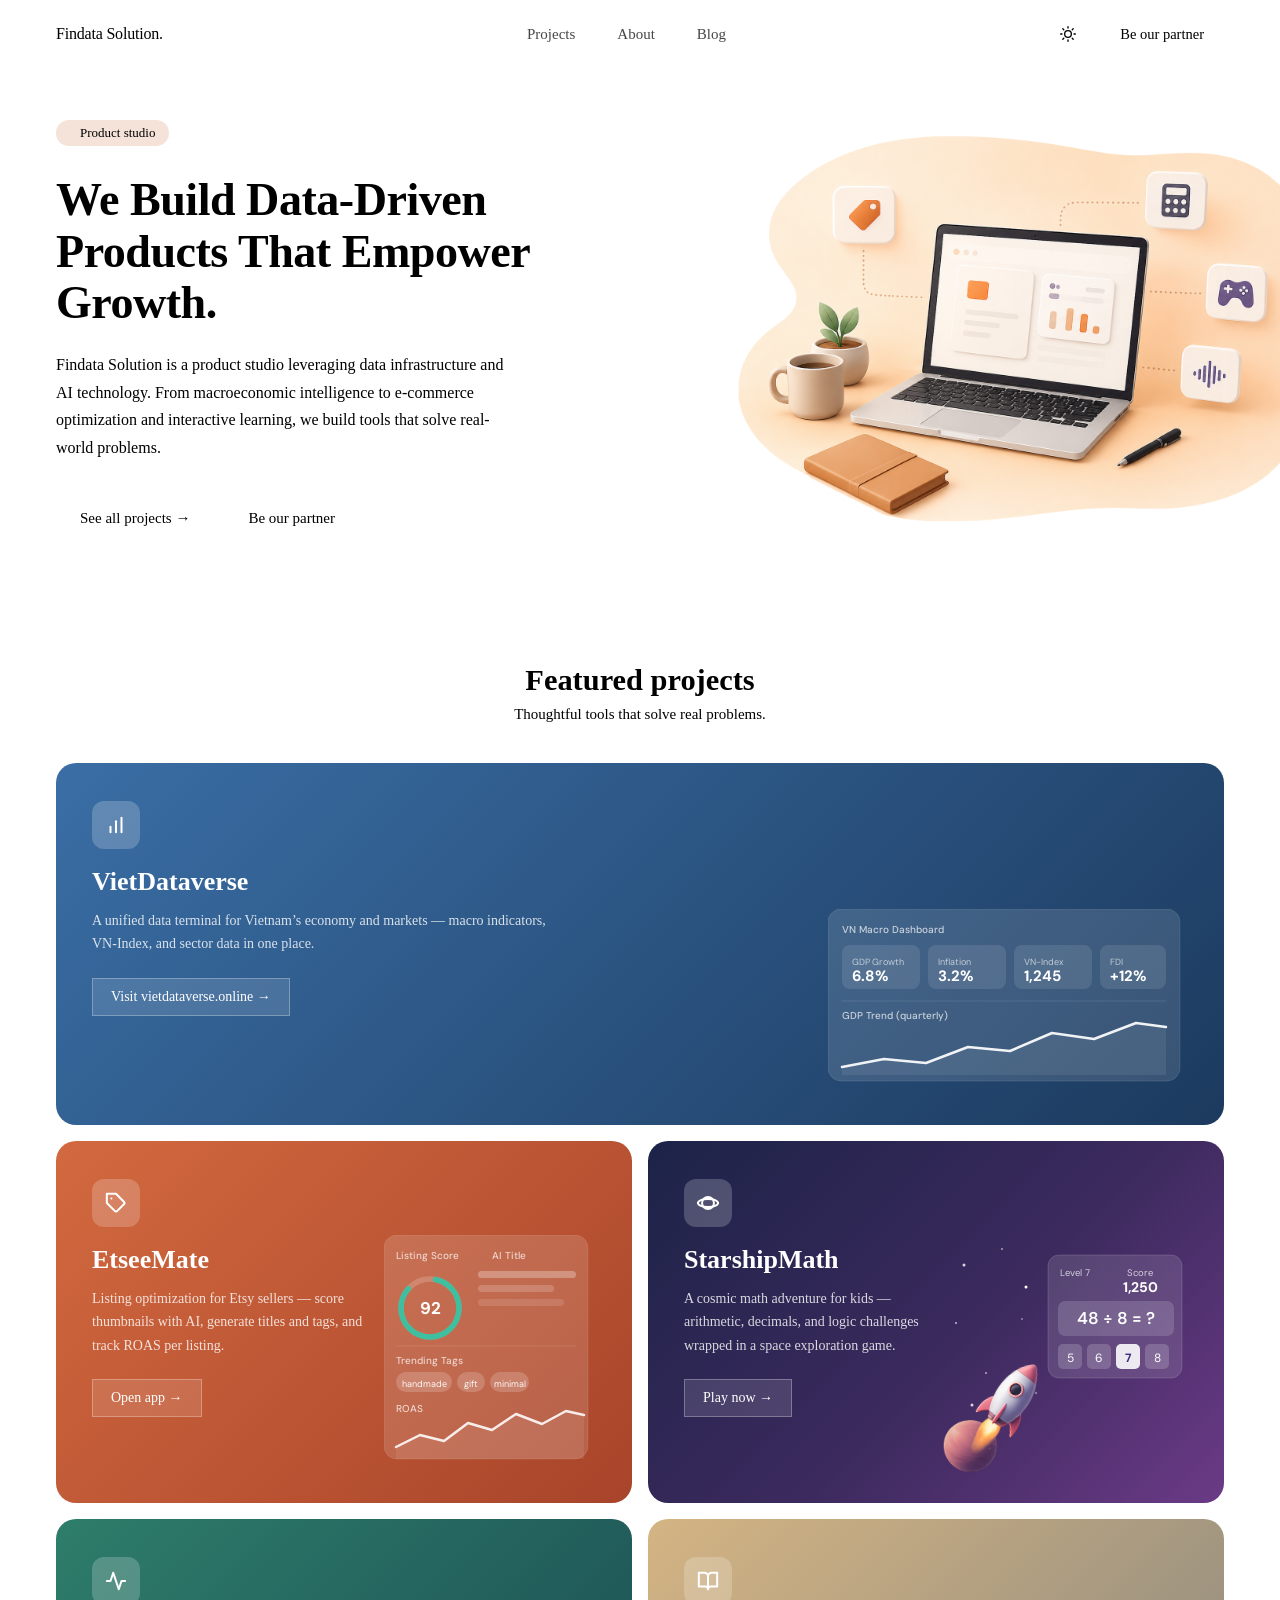
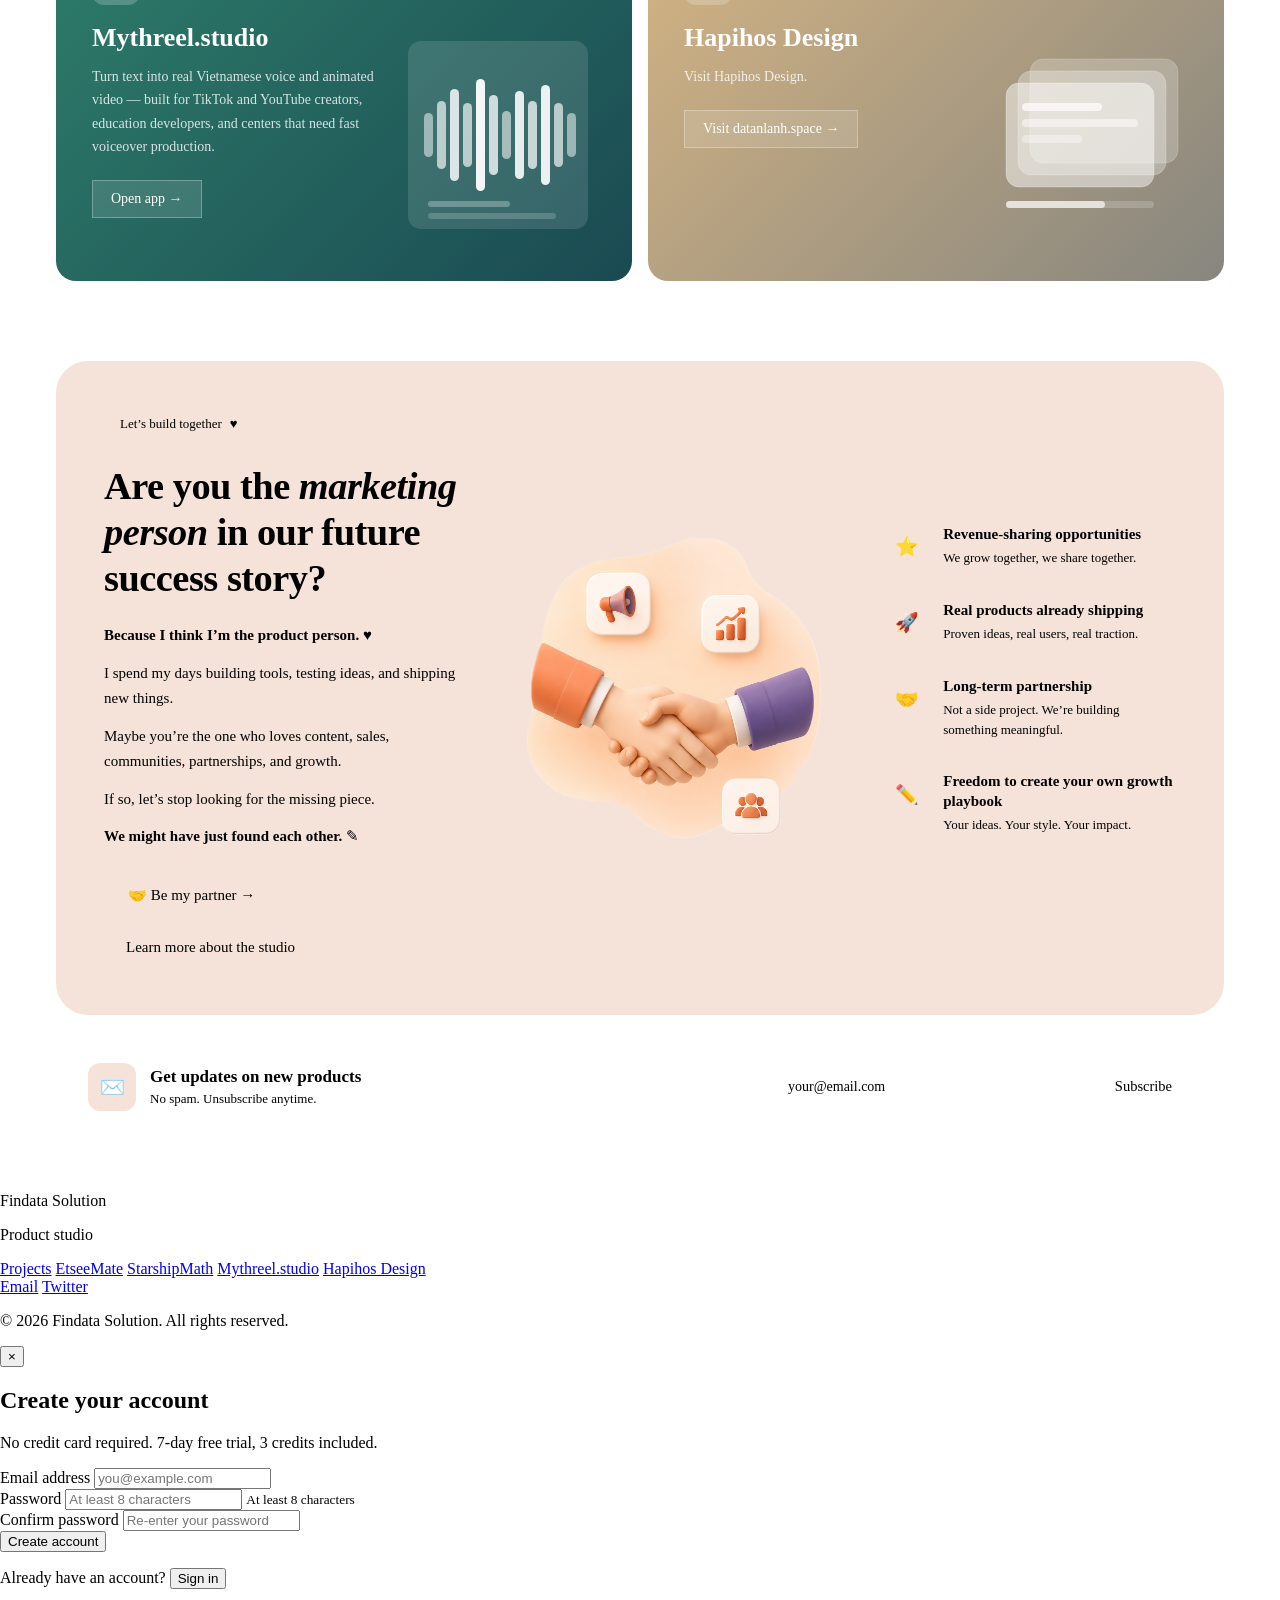
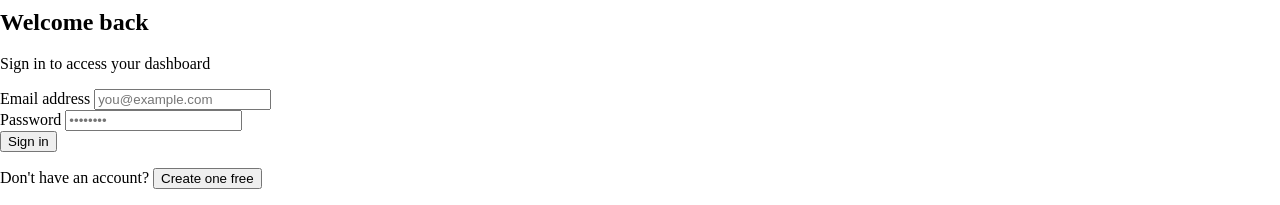
==== commit a97724c2: "Update brand copy to Findata Solution and add Android QR download - Rebrand hero/nav/footer copy fro" ====
--- a/frontend/index.html
+++ b/frontend/index.html
@@ -693,7 +693,7 @@
      ============================================ -->
 <header class="lp-header">
   <nav class="navbar" role="navigation" aria-label="Main navigation">
-    <a href="/" class="nav-logo">nguyenphamdieuhien<span class="dot">.</span></a>
+    <a href="/" class="nav-logo">Findata Solution<span class="dot">.</span></a>
     <ul class="nav-links">
       <li><a href="#projects">Projects</a></li>
       <li><a href="#about">About</a></li>
@@ -711,7 +711,7 @@
           <path d="M21 12.79A9 9 0 1 1 11.21 3 7 7 0 0 0 21 12.79z"></path>
         </svg>
       </button>
-      <button class="btn-cta" onclick="openAuthModal('register')" aria-label="Try EtseeMate Free">Be Hien's partner</button>
+      <button class="btn-cta" onclick="openAuthModal('register')" aria-label="Try EtseeMate Free">Be our partner</button>
     </div>
   </nav>
 </header>
@@ -721,16 +721,16 @@
      ============================================ -->
 <section class="hero" id="about" aria-label="Introduction">
   <div class="hero-copy">
-    <div class="badge">Independent maker · A small studio</div>
-    <h1>Building small, useful products for sellers, creators, and learners.</h1>
+    <div class="badge">Product studio</div>
+    <h1>We Build Data-Driven Products That Empower Growth.</h1>
     <p class="hero-desc">
-      A collection of products I&rsquo;m building &mdash; from Etsy listing tools
-      to math games for kids and voice/video generators for content creators.
-      Each one starts with a real problem someone is trying to solve.
+      Findata Solution is a product studio leveraging data infrastructure and AI
+      technology. From macroeconomic intelligence to e-commerce optimization and
+      interactive learning, we build tools that solve real-world problems.
     </p>
     <div class="hero-actions">
       <a href="#projects" class="btn-fill">See all projects &rarr;</a>
-      <a href="#footer-about" class="btn-outline">Be Hien's partner</a>
+      <a href="#footer-about" class="btn-outline">Be our partner</a>
     </div>
   </div>
   <div class="hero-art" aria-hidden="true">
@@ -751,7 +751,7 @@
     <div class="grid">
 
       <!-- 0. VietDataverse -->
-      <a href="https://vietdataverse.com" class="card card-featured c0" target="_blank" rel="noopener">
+      <a href="https://vietdataverse.online" class="card card-featured c0" target="_blank" rel="noopener">
         <div class="card-body">
           <div class="card-icon">
             <svg width="22" height="22" viewBox="0 0 24 24" fill="none" stroke="#fff" stroke-width="2.2" stroke-linecap="round" stroke-linejoin="round" aria-hidden="true">
@@ -762,7 +762,7 @@
           </div>
           <h3>VietDataverse</h3>
           <p class="card-desc">A unified data terminal for Vietnam&rsquo;s economy and markets &mdash; macro indicators, VN-Index, and sector data in one place.</p>
-          <span class="btn-card">Visit vietdataverse.com &rarr;</span>
+          <span class="btn-card">Visit vietdataverse.online &rarr;</span>
         </div>
         <div class="card-vis">
           <svg viewBox="0 0 360 180" fill="none" xmlns="http://www.w3.org/2000/svg" style="width:360px;height:auto;max-width:100%" aria-hidden="true">
@@ -1018,8 +1018,8 @@
   <div class="lp-container">
     <div class="lp-footer-grid">
       <div class="lp-footer-col">
-        <div class="lp-footer-brand">nguyenphamdieuhien</div>
-        <p class="lp-footer-desc">Independent maker &mdash; small products, real problems.</p>
+        <div class="lp-footer-brand">Findata Solution</div>
+        <p class="lp-footer-desc">Product studio</p>
       </div>
 
       <div class="lp-footer-col">
@@ -1041,7 +1041,7 @@
     </div>
 
     <div class="lp-footer-bottom">
-      <p class="lp-footer-copyright">© 2026 nguyenphamdieuhien. All rights reserved.</p>
+      <p class="lp-footer-copyright">© 2026 Findata Solution. All rights reserved.</p>
     </div>
   </div>
 </footer>
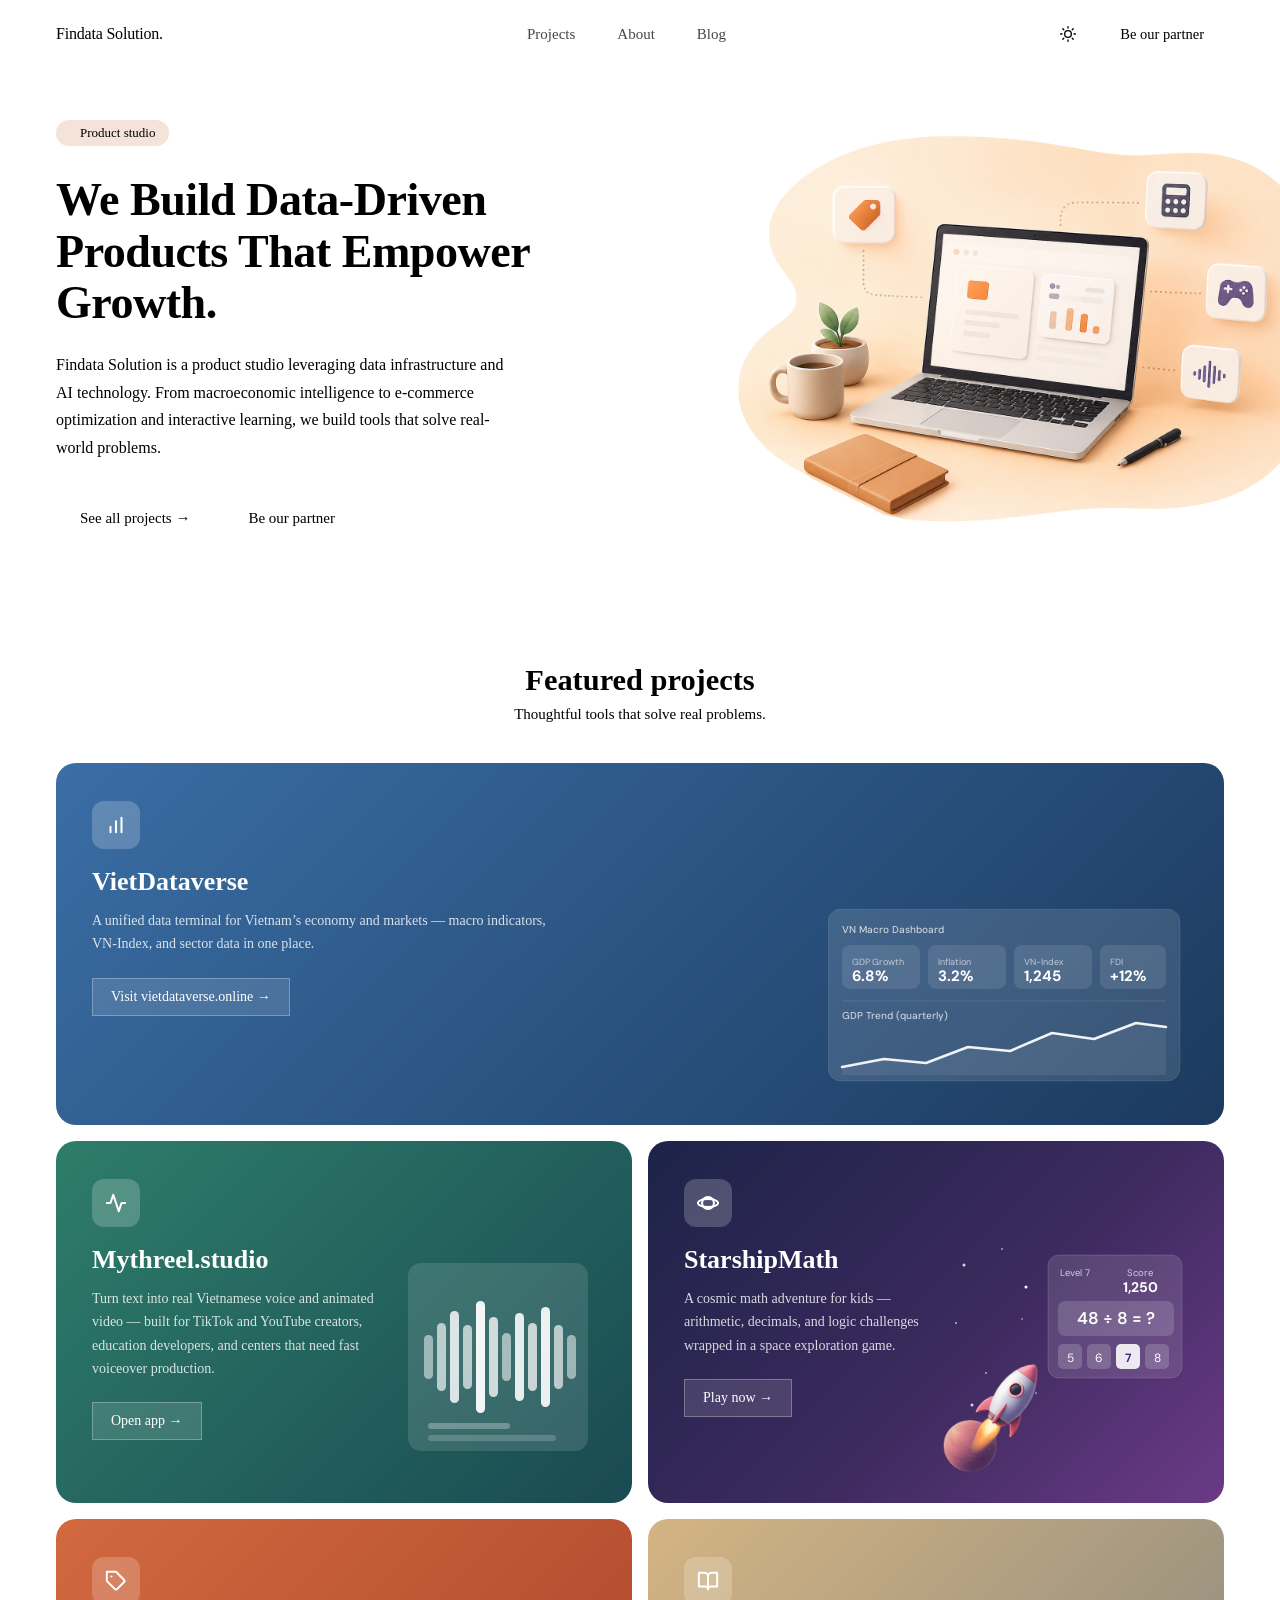
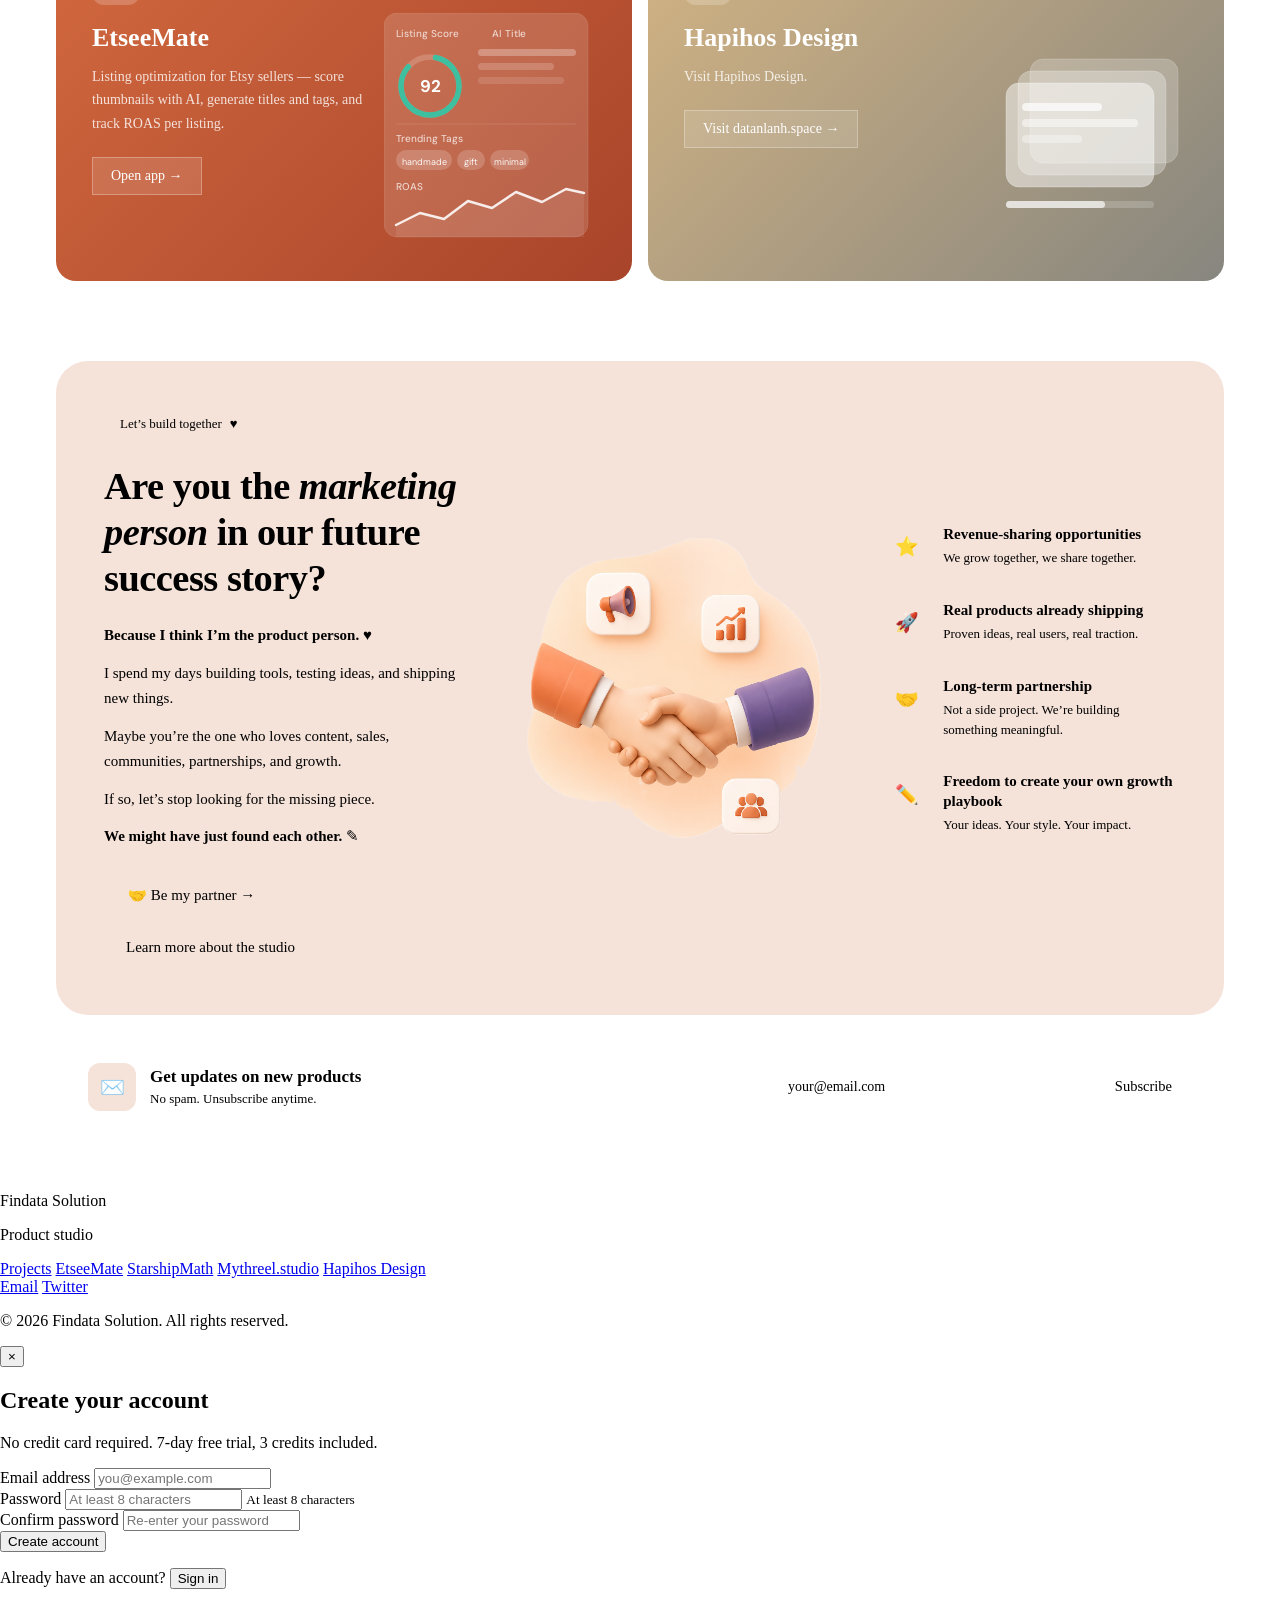
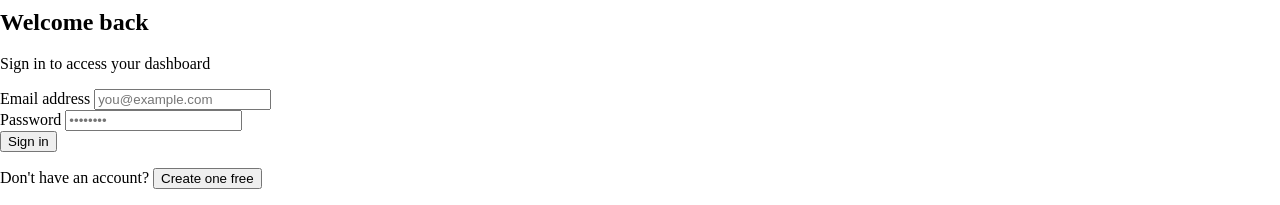
==== commit 4a095167: "Improve mobile layout and prevent overflow; reorder project cards - Add overflow-x: hidden safety ne" ====
--- a/frontend/index.html
+++ b/frontend/index.html
@@ -251,7 +251,7 @@
   <link rel="stylesheet" href="/css/landing.css">
   <style>
     html { scroll-behavior: smooth; }
-    body { margin: 0; padding: 0; box-sizing: border-box; }
+    body { margin: 0; padding: 0; box-sizing: border-box; overflow-x: hidden; }
 
     /* ============================================
        PORTFOLIO PAGE STYLES
@@ -794,41 +794,35 @@
         </div>
       </a>
 
-      <!-- 1. EtseeMate -->
-      <a href="#" class="card c1" onclick="openEtseeMate(event)">
+      <!-- 1. Mythreel.studio -->
+      <a href="https://www.mythreel.studio/" class="card c3" target="_blank" rel="noopener">
         <div class="card-body">
           <div class="card-icon">
             <svg width="22" height="22" viewBox="0 0 24 24" fill="none" stroke="#fff" stroke-width="2.2" stroke-linecap="round" stroke-linejoin="round" aria-hidden="true">
-              <path d="M20.59 13.41l-7.17 7.17a2 2 0 0 1-2.83 0L2 12V2h10l8.59 8.59a2 2 0 0 1 0 2.82z"/>
-              <line x1="7" y1="7" x2="7.01" y2="7"/>
+              <polyline points="22 12 18 12 15 21 9 3 6 12 2 12"/>
             </svg>
           </div>
-          <h3>EtseeMate</h3>
-          <p class="card-desc">Listing optimization for Etsy sellers &mdash; score thumbnails with AI, generate titles and tags, and track ROAS per listing.</p>
+          <h3>Mythreel.studio</h3>
+          <p class="card-desc">Turn text into real Vietnamese voice and animated video &mdash; built for TikTok and YouTube creators, education developers, and centers that need fast voiceover production.</p>
           <span class="btn-card">Open app &rarr;</span>
         </div>
         <div class="card-vis">
-          <svg viewBox="0 0 212 232" fill="none" xmlns="http://www.w3.org/2000/svg" style="width:212px;height:auto" aria-hidden="true">
-            <rect x="0" y="0" width="204" height="224" rx="13" fill="rgba(255,255,255,.14)" stroke="rgba(255,255,255,.1)" stroke-width="1"/>
-            <text x="12" y="24" font-family="DM Sans, sans-serif" font-size="10" fill="rgba(255,255,255,.72)" font-weight="500">Listing Score</text>
-            <text x="108" y="24" font-family="DM Sans, sans-serif" font-size="10" fill="rgba(255,255,255,.72)" font-weight="500">AI Title</text>
-            <circle cx="46" cy="73" r="29" stroke="rgba(255,255,255,.18)" stroke-width="5.5" fill="none"/>
-            <circle cx="46" cy="73" r="29" stroke="#3DBFA0" stroke-width="5.5" fill="none" stroke-dasharray="152 30" stroke-dashoffset="40" stroke-linecap="round"/>
-            <text x="46" y="79" font-family="DM Sans, sans-serif" font-size="17" font-weight="700" fill="white" text-anchor="middle">92</text>
-            <rect x="94" y="36" width="98"  height="7" rx="3.5" fill="rgba(255,255,255,.28)"/>
-            <rect x="94" y="50" width="76"  height="7" rx="3.5" fill="rgba(255,255,255,.18)"/>
-            <rect x="94" y="64" width="86"  height="7" rx="3.5" fill="rgba(255,255,255,.12)"/>
-            <line x1="12" y1="111" x2="192" y2="111" stroke="rgba(255,255,255,.1)" stroke-width="1"/>
-            <text x="12" y="129" font-family="DM Sans, sans-serif" font-size="10" fill="rgba(255,255,255,.72)" font-weight="500">Trending Tags</text>
-            <rect x="12" y="137" width="56" height="20" rx="10" fill="rgba(255,255,255,.18)"/>
-            <text x="40" y="151.5" font-family="DM Sans, sans-serif" font-size="9" fill="rgba(255,255,255,.95)" text-anchor="middle">handmade</text>
-            <rect x="73" y="137" width="28" height="20" rx="10" fill="rgba(255,255,255,.18)"/>
-            <text x="87" y="151.5" font-family="DM Sans, sans-serif" font-size="9" fill="rgba(255,255,255,.95)" text-anchor="middle">gift</text>
-            <rect x="106" y="137" width="39" height="20" rx="10" fill="rgba(255,255,255,.18)"/>
-            <text x="125.5" y="151.5" font-family="DM Sans, sans-serif" font-size="9" fill="rgba(255,255,255,.95)" text-anchor="middle">minimal</text>
-            <text x="12" y="177" font-family="DM Sans, sans-serif" font-size="10" fill="rgba(255,255,255,.72)" font-weight="500">ROAS</text>
-            <polyline points="12,212 36,200 60,206 84,188 108,195 132,179 158,189 182,176 200,180" stroke="rgba(255,255,255,.88)" stroke-width="2.5" fill="none" stroke-linecap="round" stroke-linejoin="round"/>
-            <path d="M12,212 36,200 60,206 84,188 108,195 132,179 158,189 182,176 200,180 200,224 12,224Z" fill="rgba(255,255,255,.07)"/>
+          <svg viewBox="0 0 188 204" fill="none" xmlns="http://www.w3.org/2000/svg" style="width:188px;height:auto" aria-hidden="true">
+            <rect x="0" y="0" width="180" height="188" rx="13" fill="rgba(255,255,255,.12)"/>
+            <rect x="16" y="72"  width="9" height="44"  rx="4.5" fill="rgba(255,255,255,.5)"/>
+            <rect x="29" y="60"  width="9" height="68"  rx="4.5" fill="rgba(255,255,255,.65)"/>
+            <rect x="42" y="48"  width="9" height="92"  rx="4.5" fill="rgba(255,255,255,.82)"/>
+            <rect x="55" y="62"  width="9" height="64"  rx="4.5" fill="rgba(255,255,255,.65)"/>
+            <rect x="68" y="38"  width="9" height="112" rx="4.5" fill="rgba(255,255,255,.94)"/>
+            <rect x="81" y="54"  width="9" height="80"  rx="4.5" fill="rgba(255,255,255,.76)"/>
+            <rect x="94" y="70"  width="9" height="48"  rx="4.5" fill="rgba(255,255,255,.55)"/>
+            <rect x="107" y="50" width="9" height="88"  rx="4.5" fill="rgba(255,255,255,.88)"/>
+            <rect x="120" y="60" width="9" height="68"  rx="4.5" fill="rgba(255,255,255,.72)"/>
+            <rect x="133" y="44" width="9" height="100" rx="4.5" fill="rgba(255,255,255,.9)"/>
+            <rect x="146" y="62" width="9" height="64"  rx="4.5" fill="rgba(255,255,255,.65)"/>
+            <rect x="159" y="72" width="9" height="44"  rx="4.5" fill="rgba(255,255,255,.5)"/>
+            <rect x="20" y="160" width="82"  height="6" rx="3" fill="rgba(255,255,255,.28)"/>
+            <rect x="20" y="172" width="128" height="6" rx="3" fill="rgba(255,255,255,.18)"/>
           </svg>
         </div>
       </a>
@@ -879,35 +873,41 @@
         </div>
       </a>
 
-      <!-- 3. Mythreel.studio -->
-      <a href="https://www.mythreel.studio/" class="card c3" target="_blank" rel="noopener">
+      <!-- 3. EtseeMate -->
+      <a href="#" class="card c1" onclick="openEtseeMate(event)">
         <div class="card-body">
           <div class="card-icon">
             <svg width="22" height="22" viewBox="0 0 24 24" fill="none" stroke="#fff" stroke-width="2.2" stroke-linecap="round" stroke-linejoin="round" aria-hidden="true">
-              <polyline points="22 12 18 12 15 21 9 3 6 12 2 12"/>
+              <path d="M20.59 13.41l-7.17 7.17a2 2 0 0 1-2.83 0L2 12V2h10l8.59 8.59a2 2 0 0 1 0 2.82z"/>
+              <line x1="7" y1="7" x2="7.01" y2="7"/>
             </svg>
           </div>
-          <h3>Mythreel.studio</h3>
-          <p class="card-desc">Turn text into real Vietnamese voice and animated video &mdash; built for TikTok and YouTube creators, education developers, and centers that need fast voiceover production.</p>
+          <h3>EtseeMate</h3>
+          <p class="card-desc">Listing optimization for Etsy sellers &mdash; score thumbnails with AI, generate titles and tags, and track ROAS per listing.</p>
           <span class="btn-card">Open app &rarr;</span>
         </div>
         <div class="card-vis">
-          <svg viewBox="0 0 188 204" fill="none" xmlns="http://www.w3.org/2000/svg" style="width:188px;height:auto" aria-hidden="true">
-            <rect x="0" y="0" width="180" height="188" rx="13" fill="rgba(255,255,255,.12)"/>
-            <rect x="16" y="72"  width="9" height="44"  rx="4.5" fill="rgba(255,255,255,.5)"/>
-            <rect x="29" y="60"  width="9" height="68"  rx="4.5" fill="rgba(255,255,255,.65)"/>
-            <rect x="42" y="48"  width="9" height="92"  rx="4.5" fill="rgba(255,255,255,.82)"/>
-            <rect x="55" y="62"  width="9" height="64"  rx="4.5" fill="rgba(255,255,255,.65)"/>
-            <rect x="68" y="38"  width="9" height="112" rx="4.5" fill="rgba(255,255,255,.94)"/>
-            <rect x="81" y="54"  width="9" height="80"  rx="4.5" fill="rgba(255,255,255,.76)"/>
-            <rect x="94" y="70"  width="9" height="48"  rx="4.5" fill="rgba(255,255,255,.55)"/>
-            <rect x="107" y="50" width="9" height="88"  rx="4.5" fill="rgba(255,255,255,.88)"/>
-            <rect x="120" y="60" width="9" height="68"  rx="4.5" fill="rgba(255,255,255,.72)"/>
-            <rect x="133" y="44" width="9" height="100" rx="4.5" fill="rgba(255,255,255,.9)"/>
-            <rect x="146" y="62" width="9" height="64"  rx="4.5" fill="rgba(255,255,255,.65)"/>
-            <rect x="159" y="72" width="9" height="44"  rx="4.5" fill="rgba(255,255,255,.5)"/>
-            <rect x="20" y="160" width="82"  height="6" rx="3" fill="rgba(255,255,255,.28)"/>
-            <rect x="20" y="172" width="128" height="6" rx="3" fill="rgba(255,255,255,.18)"/>
+          <svg viewBox="0 0 212 232" fill="none" xmlns="http://www.w3.org/2000/svg" style="width:212px;height:auto" aria-hidden="true">
+            <rect x="0" y="0" width="204" height="224" rx="13" fill="rgba(255,255,255,.14)" stroke="rgba(255,255,255,.1)" stroke-width="1"/>
+            <text x="12" y="24" font-family="DM Sans, sans-serif" font-size="10" fill="rgba(255,255,255,.72)" font-weight="500">Listing Score</text>
+            <text x="108" y="24" font-family="DM Sans, sans-serif" font-size="10" fill="rgba(255,255,255,.72)" font-weight="500">AI Title</text>
+            <circle cx="46" cy="73" r="29" stroke="rgba(255,255,255,.18)" stroke-width="5.5" fill="none"/>
+            <circle cx="46" cy="73" r="29" stroke="#3DBFA0" stroke-width="5.5" fill="none" stroke-dasharray="152 30" stroke-dashoffset="40" stroke-linecap="round"/>
+            <text x="46" y="79" font-family="DM Sans, sans-serif" font-size="17" font-weight="700" fill="white" text-anchor="middle">92</text>
+            <rect x="94" y="36" width="98"  height="7" rx="3.5" fill="rgba(255,255,255,.28)"/>
+            <rect x="94" y="50" width="76"  height="7" rx="3.5" fill="rgba(255,255,255,.18)"/>
+            <rect x="94" y="64" width="86"  height="7" rx="3.5" fill="rgba(255,255,255,.12)"/>
+            <line x1="12" y1="111" x2="192" y2="111" stroke="rgba(255,255,255,.1)" stroke-width="1"/>
+            <text x="12" y="129" font-family="DM Sans, sans-serif" font-size="10" fill="rgba(255,255,255,.72)" font-weight="500">Trending Tags</text>
+            <rect x="12" y="137" width="56" height="20" rx="10" fill="rgba(255,255,255,.18)"/>
+            <text x="40" y="151.5" font-family="DM Sans, sans-serif" font-size="9" fill="rgba(255,255,255,.95)" text-anchor="middle">handmade</text>
+            <rect x="73" y="137" width="28" height="20" rx="10" fill="rgba(255,255,255,.18)"/>
+            <text x="87" y="151.5" font-family="DM Sans, sans-serif" font-size="9" fill="rgba(255,255,255,.95)" text-anchor="middle">gift</text>
+            <rect x="106" y="137" width="39" height="20" rx="10" fill="rgba(255,255,255,.18)"/>
+            <text x="125.5" y="151.5" font-family="DM Sans, sans-serif" font-size="9" fill="rgba(255,255,255,.95)" text-anchor="middle">minimal</text>
+            <text x="12" y="177" font-family="DM Sans, sans-serif" font-size="10" fill="rgba(255,255,255,.72)" font-weight="500">ROAS</text>
+            <polyline points="12,212 36,200 60,206 84,188 108,195 132,179 158,189 182,176 200,180" stroke="rgba(255,255,255,.88)" stroke-width="2.5" fill="none" stroke-linecap="round" stroke-linejoin="round"/>
+            <path d="M12,212 36,200 60,206 84,188 108,195 132,179 158,189 182,176 200,180 200,224 12,224Z" fill="rgba(255,255,255,.07)"/>
           </svg>
         </div>
       </a>
